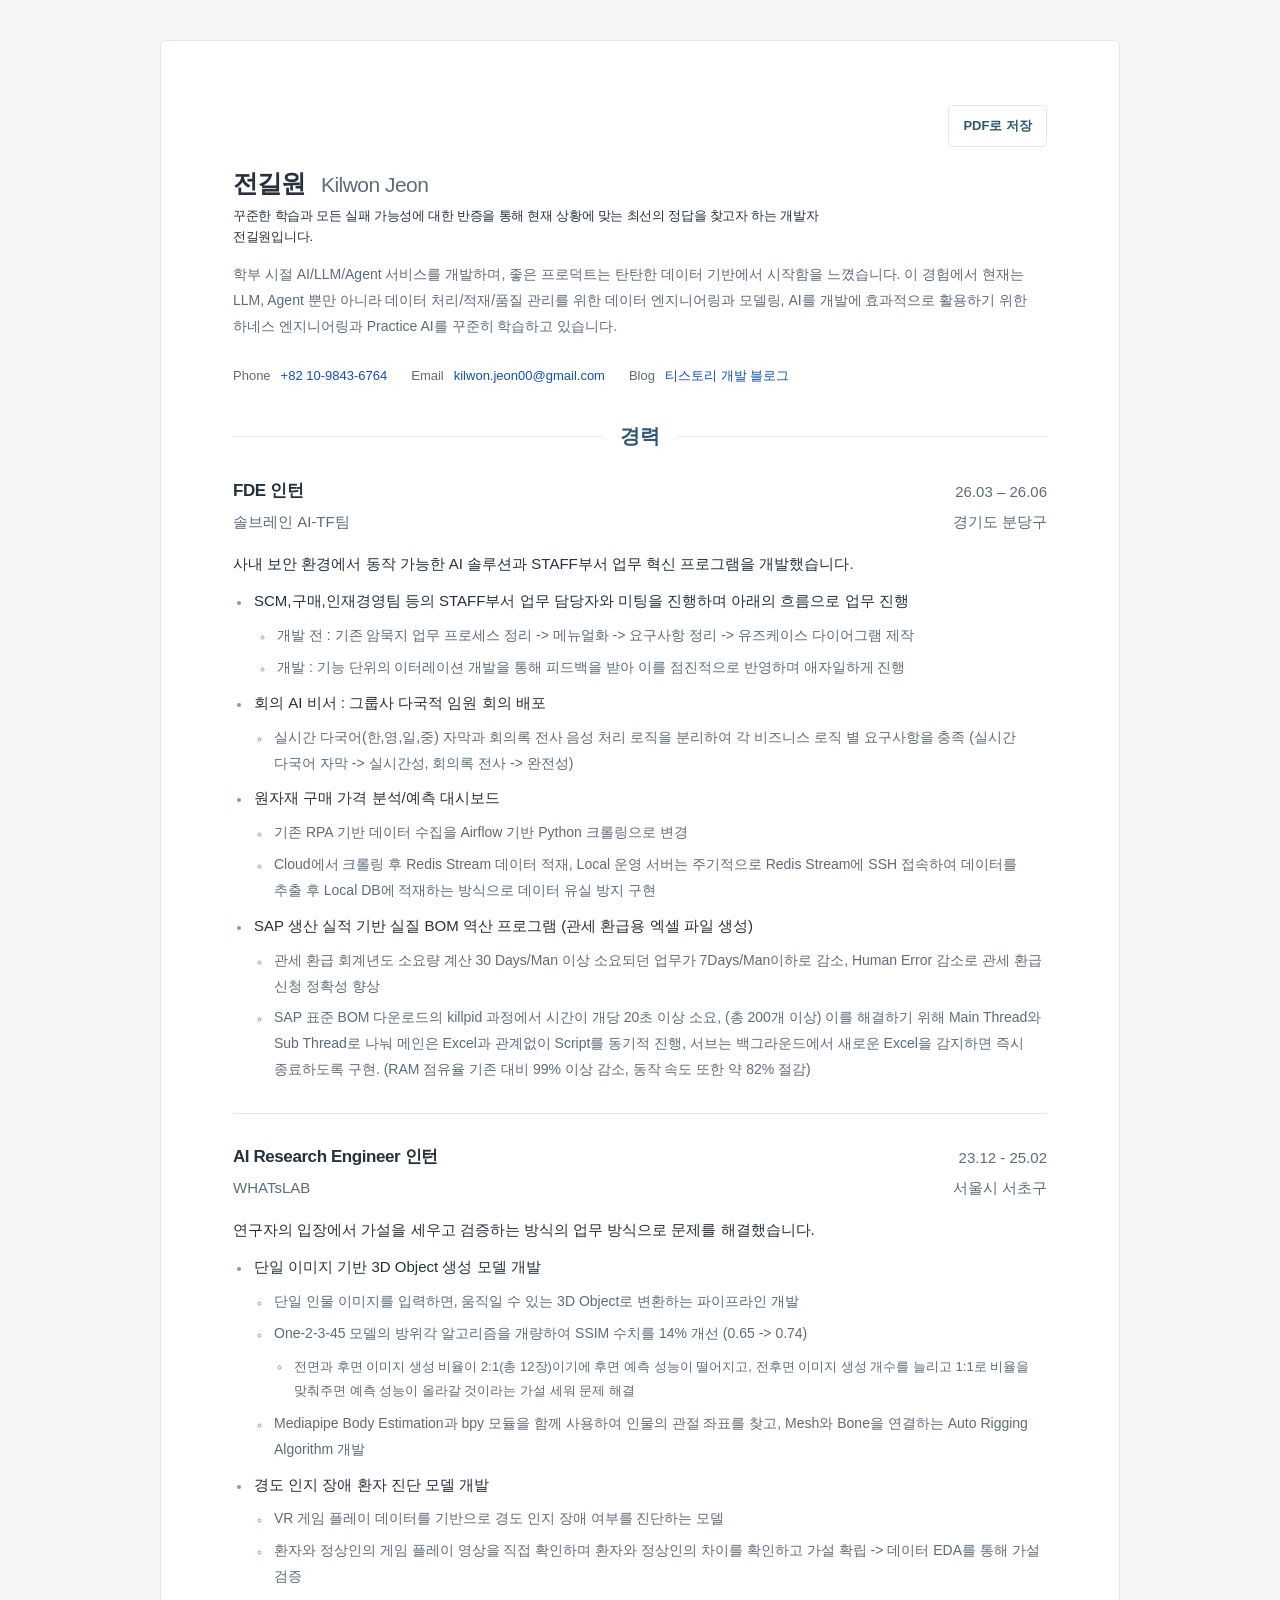
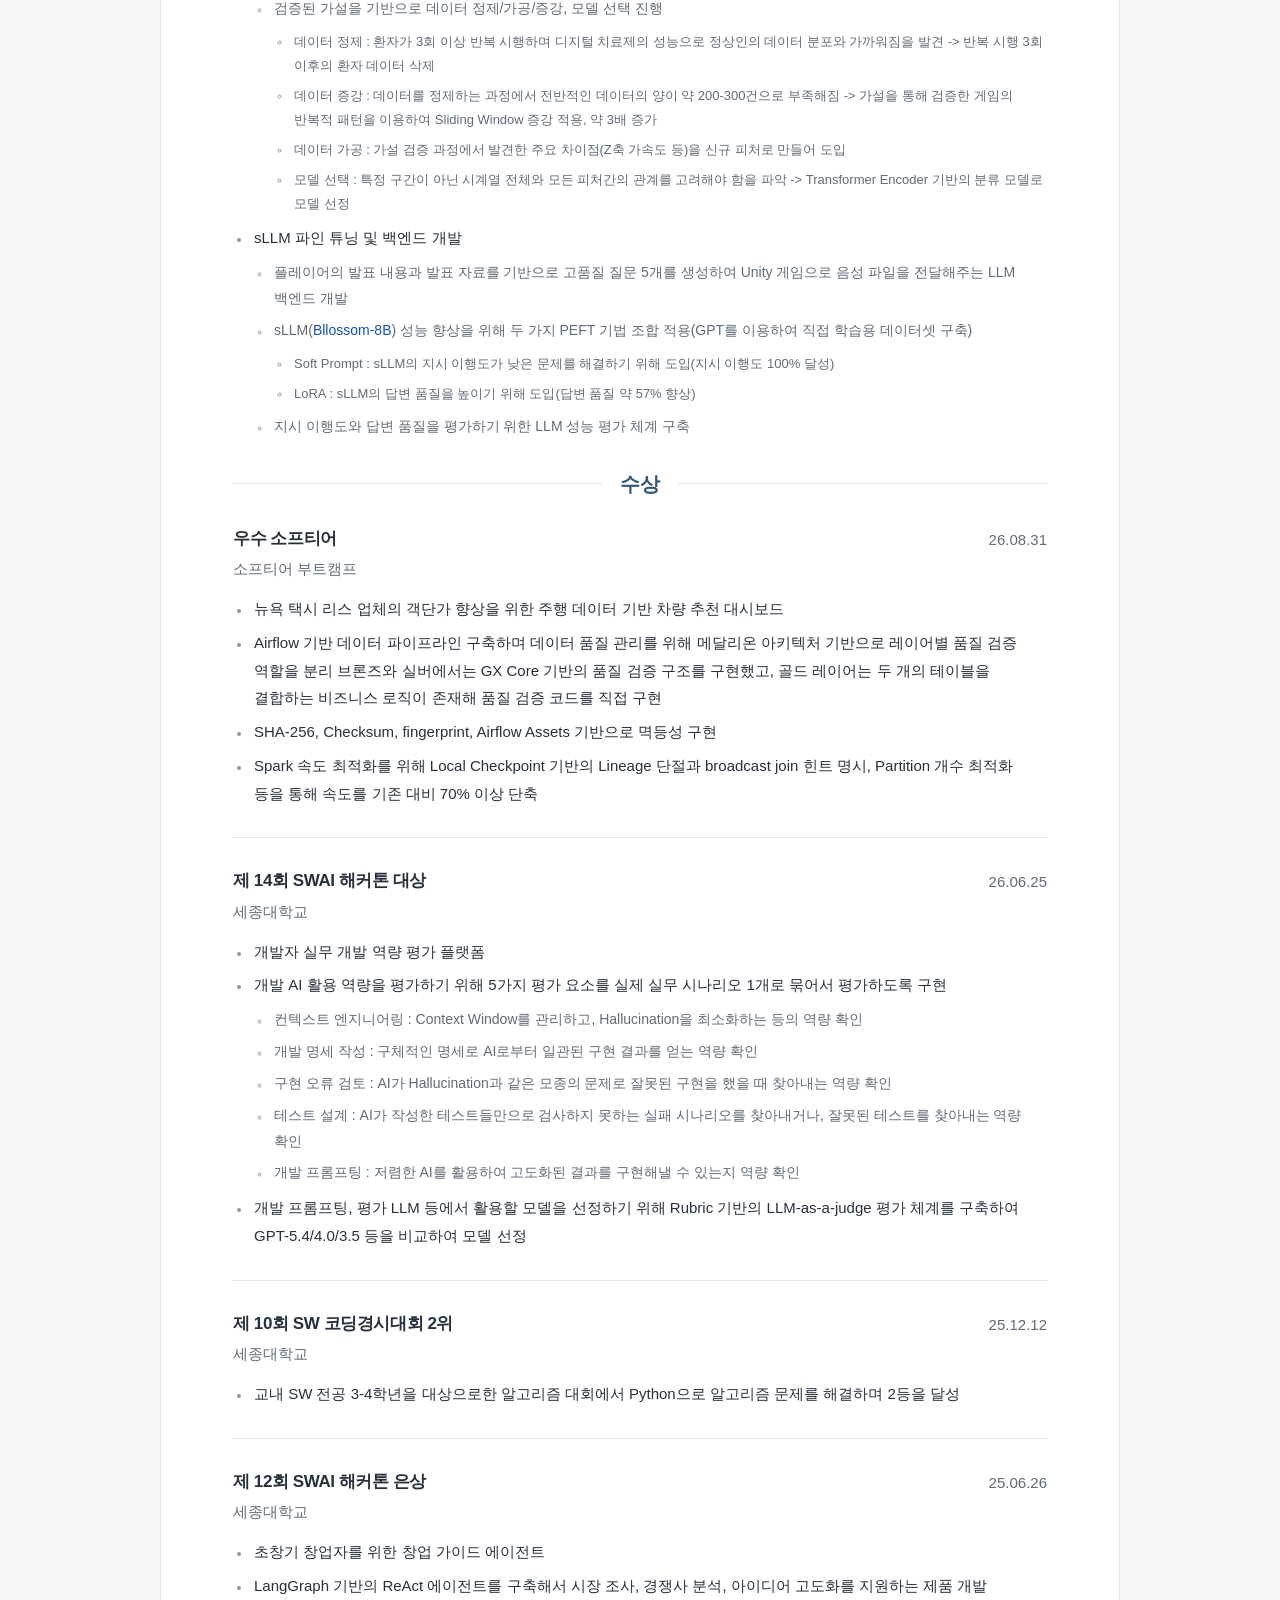
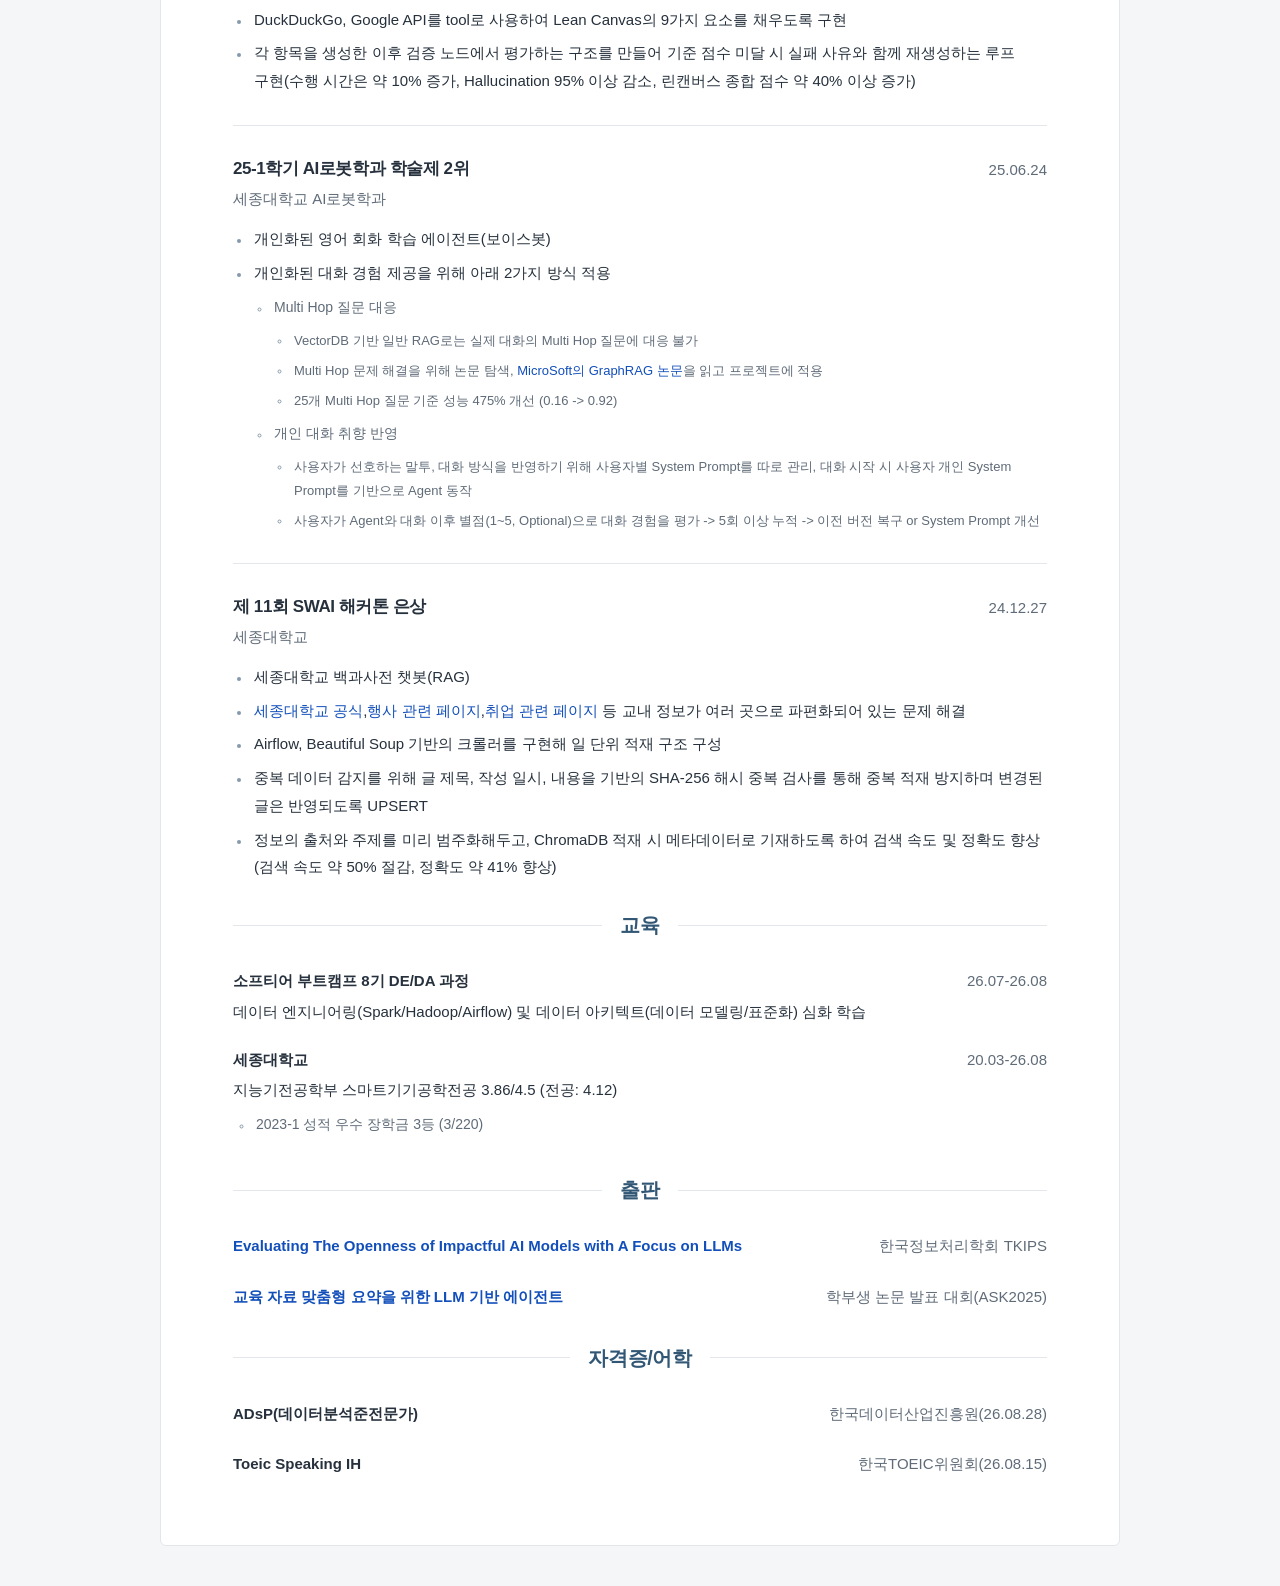
==== index.html @ 5fa26c13 "README: % 오타 수정" ====
<!DOCTYPE html>
<html lang="ko">
  <head>
    <meta charset="utf-8">
    <meta name="viewport" content="width=device-width, initial-scale=1">
    <title>Kilwon Jeon Resume</title>
    <meta name="description" content="한 줄 소개">
    <meta property="og:title" content="Kilwon Jeon Resume">
    <meta property="og:description" content="한 줄 소개">
    <meta property="og:type" content="website">
    <link rel="stylesheet" href="./style.css">
  </head>
  <body>
    <main>
      <div class="문서-도구">
        <button type="button" class="PDF-버튼" onclick="window.print()">PDF로 저장</button>
      </div>
      <header class="이력서-헤더">
        <div>
          <h1>전길원 <span lang="en">Kilwon Jeon</span></h1>
          <p class="소개-문구">
          꾸준한 학습과 모든 실패 가능성에 대한 반증을 통해 현재 상황에 맞는 최선의 정답을 찾고자 하는 개발자 전길원입니다.
          </p>
        </div>
        <p class="프로필-요약">
          학부 시절 AI/LLM/Agent 서비스를 개발하며, 좋은 프로덕트는 탄탄한 데이터 기반에서 시작함을 느꼈습니다. 이 경험에서 현재는 LLM, Agent 뿐만 아니라 데이터 처리/적재/품질 관리를 위한 데이터 엔지니어링과 모델링, AI를 개발에 효과적으로 활용하기 위한 하네스 엔지니어링과 Practice AI를 꾸준히 학습하고 있습니다.
        </p>
        <address class="연락처">
          <span><span>Phone</span><a href="tel:+821098436764">+82 10-9843-6764</a></span><span><span>Email</span><a href="mailto:kilwon.jeon00@gmail.com">kilwon.jeon00@gmail.com</a></span><span><span>Blog</span><a href="https://kingrang-e.tistory.com/">티스토리 개발 블로그</a></span>
        </address>
      </header>

      <section>
        <h2>경력</h2>
        <article class="항목">
          <header class="항목-헤더">
            <div class="항목-표제">
              <h3>FDE 인턴</h3>
              <p class="소속">솔브레인 AI-TF팀</p>
            </div>
            <p class="항목-메타정보">
              <span class="기간">26.03 – 26.06</span><span class="위치">경기도 분당구</span>
            </p>
          </header>
          <p>
            <em>사내 보안 환경에서 동작 가능한 AI 솔루션과 STAFF부서 업무 혁신 프로그램을 개발했습니다.</em>
          </p>
          <ul>
            <li>SCM,구매,인재경영팀 등의 STAFF부서 업무 담당자와 미팅을 진행하며 아래의 흐름으로 업무 진행
                <ul>
                    <li>개발 전 : 기존 암묵지 업무 프로세스 정리 -> 메뉴얼화 -> 요구사항 정리 -> 유즈케이스 다이어그램 제작</li>
                    <li>개발 : 기능 단위의 이터레이션 개발을 통해 피드백을 받아 이를 점진적으로 반영하며 애자일하게 진행</li>
                </ul>
            </li>
            <li>회의 AI 비서 : 그룹사 다국적 임원 회의 배포</li>
            <ul>
              <li>실시간 다국어(한,영,일,중) 자막과 회의록 전사 음성 처리 로직을 분리하여 각 비즈니스 로직 별 요구사항을 충족 (실시간 다국어 자막 -> 실시간성, 회의록 전사 -> 완전성)</li>
            </ul>
            <li>원자재 구매 가격 분석/예측 대시보드</li>
            <ul>
              <li>기존 RPA 기반 데이터 수집을 Airflow 기반 Python 크롤링으로 변경</li>
              <li>Cloud에서 크롤링 후 Redis Stream 데이터 적재, Local 운영 서버는 주기적으로 Redis Stream에 SSH 접속하여 데이터를 추출 후 Local DB에 적재하는 방식으로 데이터 유실 방지 구현</li>
            </ul>
            <li>SAP 생산 실적 기반 실질 BOM 역산 프로그램 (관세 환급용 엑셀 파일 생성)</li>
            <ul>
              <li>관세 환급 회계년도 소요량 계산 30 Days/Man 이상 소요되던 업무가 7Days/Man이하로 감소, Human Error 감소로 관세 환급 신청 정확성 향상</li>
              <li>SAP 표준 BOM 다운로드의 killpid 과정에서 시간이 개당 20초 이상 소요, (총 200개 이상) 이를 해결하기 위해 Main Thread와 Sub Thread로 나눠 메인은 Excel과 관계없이 Script를 동기적 진행, 서브는 백그라운드에서 새로운 Excel을 감지하면 즉시 종료하도록 구현. (RAM 점유율 기존 대비 99% 이상 감소, 동작 속도 또한 약 82% 절감)</li>
            </ul>
          </ul>
        </article>
        <article class="항목">
          <header class="항목-헤더">
            <div class="항목-표제">
              <h3>AI Research Engineer 인턴</h3>
              <p class="소속">WHATsLAB</p>
            </div>
            <p class="항목-메타정보">
              <span class="기간">23.12 - 25.02</span><span class="위치">서울시 서초구</span>
            </p>
          </header>
          <p>
            <em>연구자의 입장에서 가설을 세우고 검증하는 방식의 업무 방식으로 문제를 해결했습니다.</em>
          </p>
          <ul>
            <li>단일 이미지 기반 3D Object 생성 모델 개발</li>
            <ul>
              <li>단일 인물 이미지를 입력하면, 움직일 수 있는 3D Object로 변환하는 파이프라인 개발</li>
              <li>One-2-3-45 모델의 방위각 알고리즘을 개량하여 SSIM 수치를 14% 개선 (0.65 -> 0.74)</li>
              <ul>
                <li>전면과 후면 이미지 생성 비율이 2:1(총 12장)이기에 후면 예측 성능이 떨어지고, 전후면 이미지 생성 개수를 늘리고 1:1로 비율을 맞춰주면 예측 성능이 올라갈 것이라는 가설 세워 문제 해결</li>
              </ul>
              <li>Mediapipe Body Estimation과 bpy 모듈을 함께 사용하여 인물의 관절 좌표를 찾고, Mesh와 Bone을 연결하는 Auto Rigging Algorithm 개발</li>
            </ul>
            <li>경도 인지 장애 환자 진단 모델 개발</li>
            <ul>
              <li>VR 게임 플레이 데이터를 기반으로 경도 인지 장애 여부를 진단하는 모델</li>
              <li>환자와 정상인의 게임 플레이 영상을 직접 확인하며 환자와 정상인의 차이를 확인하고 가설 확립 -> 데이터 EDA를 통해 가설 검증</li>
              <li>검증된 가설을 기반으로 데이터 정제/가공/증강, 모델 선택 진행</li>
              <ul>
                <li>데이터 정제 : 환자가 3회 이상 반복 시행하며 디지털 치료제의 성능으로 정상인의 데이터 분포와 가까워짐을 발견 -> 반복 시행 3회 이후의 환자 데이터 삭제</li>
                <li>데이터 증강 : 데이터를 정제하는 과정에서 전반적인 데이터의 양이 약 200-300건으로 부족해짐 -> 가설을 통해 검증한 게임의 반복적 패턴을 이용하여 Sliding Window 증강 적용, 약 3배 증가</li>
                <li>데이터 가공 : 가설 검증 과정에서 발견한 주요 차이점(Z축 가속도 등)을 신규 피처로 만들어 도입</li>
                <li>모델 선택 : 특정 구간이 아닌 시계열 전체와 모든 피처간의 관계를 고려해야 함을 파악 -> Transformer Encoder 기반의 분류 모델로 모델 선정</li>
              </ul>
            </ul>
            <li>sLLM 파인 튜닝 및 백엔드 개발</li>
            <ul>
              <li>플레이어의 발표 내용과 발표 자료를 기반으로 고품질 질문 5개를 생성하여 Unity 게임으로 음성 파일을 전달해주는 LLM 백엔드 개발</li>
              <li>sLLM(<a href="https://huggingface.co/MLP-KTLim/llama-3-Korean-Bllossom-8B">Bllossom-8B</a>) 성능 향상을 위해 두 가지 PEFT 기법 조합 적용(GPT를 이용하여 직접 학습용 데이터셋 구축)</li>
              <ul>
                <li>Soft Prompt : sLLM의 지시 이행도가 낮은 문제를 해결하기 위해 도입(지시 이행도 100% 달성)</li>
                <li>LoRA : sLLM의 답변 품질을 높이기 위해 도입(답변 품질 약 57% 향상)</li>
              </ul>
              <li>지시 이행도와 답변 품질을 평가하기 위한 LLM 성능 평가 체계 구축</li>
            </ul>
          </ul>
        </article>
      </section>

      <section>
        <h2>수상</h2>
        <article class="항목">
          <header class="항목-헤더">
            <div class="항목-표제">
              <h3>우수 소프티어</h3>
              <p class="소속">소프티어 부트캠프</p>
            </div>
            <p class="항목-메타정보">
              <time datetime="2026-08-31">26.08.31</time>
            </p>
          </header>
          <ul>
            <li>뉴욕 택시 리스 업체의 객단가 향상을 위한 주행 데이터 기반 차량 추천 대시보드</li>
            <li>Airflow 기반 데이터 파이프라인 구축하며 데이터 품질 관리를 위해 메달리온 아키텍처 기반으로 레이어별 품질 검증 역할을 분리 브론즈와 실버에서는 GX Core 기반의 품질 검증 구조를 구현했고, 골드 레이어는 두 개의 테이블을 결합하는 비즈니스 로직이 존재해 품질 검증 코드를 직접 구현</li>
            <li>SHA-256, Checksum, fingerprint, Airflow Assets 기반으로 멱등성 구현</li>
            <li>Spark 속도 최적화를 위해 Local Checkpoint 기반의 Lineage 단절과 broadcast join 힌트 명시, Partition 개수 최적화 등을 통해 속도를 기존 대비 70% 이상 단축</li>
          </ul>
        </article>
        <article class="항목">
          <header class="항목-헤더">
            <div class="항목-표제">
              <h3>제 14회 SWAI 해커톤 대상</h3>
              <p class="소속">세종대학교</p>
            </div>
            <p class="항목-메타정보">
              <time datetime="2026-06-25">26.06.25</time>
            </p>
          </header>
          <ul>
            <li>개발자 실무 개발 역량 평가 플랫폼</li>
            <li>개발 AI 활용 역량을 평가하기 위해 5가지 평가 요소를 실제 실무 시나리오 1개로 묶어서 평가하도록 구현</li>
                <ul>
                    <li>컨텍스트 엔지니어링 : Context Window를 관리하고, Hallucination을 최소화하는 등의 역량 확인</li>
                    <li>개발 명세 작성 : 구체적인 명세로 AI로부터 일관된 구현 결과를 얻는 역량 확인</li>
                    <li>구현 오류 검토 : AI가 Hallucination과 같은 모종의 문제로 잘못된 구현을 했을 때 찾아내는 역량 확인</li>
                    <li>테스트 설계 : AI가 작성한 테스트들만으로 검사하지 못하는 실패 시나리오를 찾아내거나, 잘못된 테스트를 찾아내는 역량 확인</li>
                    <li>개발 프롬프팅 : 저렴한 AI를 활용하여 고도화된 결과를 구현해낼 수 있는지 역량 확인</li>
                </ul>
            <li>개발 프롬프팅, 평가 LLM 등에서 활용할 모델을 선정하기 위해 Rubric 기반의 LLM-as-a-judge 평가 체계를 구축하여 GPT-5.4/4.0/3.5 등을 비교하여 모델 선정</li>
          </ul>
        </article>
        <article class="항목">
          <header class="항목-헤더">
            <div class="항목-표제">
              <h3>제 10회 SW 코딩경시대회 2위</h3>
              <p class="소속">세종대학교</p>
            </div>
            <p class="항목-메타정보">
              <time datetime="2025-12-12">25.12.12</time>
            </p>
          </header>
          <ul>
            <li>교내 SW 전공 3-4학년을 대상으로한 알고리즘 대회에서 Python으로 알고리즘 문제를 해결하며 2등을 달성</li>
          </ul>
        </article>
        <article class="항목">
          <header class="항목-헤더">
            <div class="항목-표제">
              <h3>제 12회 SWAI 해커톤 은상</h3>
              <p class="소속">세종대학교</p>
            </div>
            <p class="항목-메타정보">
              <time datetime="2025-06-26">25.06.26</time>
            </p>
          </header>
          <ul>
            <li>초창기 창업자를 위한 창업 가이드 에이전트</li>
            <li>LangGraph 기반의 ReAct 에이전트를 구축해서 시장 조사, 경쟁사 분석, 아이디어 고도화를 지원하는 제품 개발</li>
            <li>DuckDuckGo, Google API를 tool로 사용하여 Lean Canvas의 9가지 요소를 채우도록 구현</li>
            <li>각 항목을 생성한 이후 검증 노드에서 평가하는 구조를 만들어 기준 점수 미달 시 실패 사유와 함께 재생성하는 루프 구현(수행 시간은 약 10% 증가, Hallucination 95% 이상 감소, 린캔버스 종합 점수 약 40% 이상 증가)</li>
          </ul>
        </article>
        <article class="항목">
          <header class="항목-헤더">
            <div class="항목-표제">
              <h3>25-1학기 AI로봇학과 학술제 2위</h3>
              <p class="소속">세종대학교 AI로봇학과</p>
            </div>
            <p class="항목-메타정보">
              <time datetime="2025-06-24">25.06.24</time>
            </p>
          </header>
          <ul>
            <li>개인화된 영어 회화 학습 에이전트(보이스봇)</li>
            <li>개인화된 대화 경험 제공을 위해 아래 2가지 방식 적용</li>
            <ul>
              <li>Multi Hop 질문 대응</li>
              <ul>
                <li>VectorDB 기반 일반 RAG로는 실제 대화의 Multi Hop 질문에 대응 불가</li>
                <li>Multi Hop 문제 해결을 위해 논문 탐색, <a href="https://kingrang-e.tistory.com/38">MicroSoft의 GraphRAG 논문</a>을 읽고 프로젝트에 적용</li>
                <li>25개 Multi Hop 질문 기준 성능 475% 개선 (0.16 -> 0.92)</li>
              </ul>
              <li>개인 대화 취향 반영</li>
              <ul>
                <li>사용자가 선호하는 말투, 대화 방식을 반영하기 위해 사용자별 System Prompt를 따로 관리, 대화 시작 시 사용자 개인 System Prompt를 기반으로 Agent 동작</li>
                <li>사용자가 Agent와 대화 이후 별점(1~5, Optional)으로 대화 경험을 평가 -> 5회 이상 누적 -> 이전 버전 복구 or System Prompt 개선</li>
              </ul>
            </ul>
          </ul>
        </article>
        <article class="항목">
          <header class="항목-헤더">
            <div class="항목-표제">
              <h3>제 11회 SWAI 해커톤 은상</h3>
              <p class="소속">세종대학교</p>
            </div>
            <p class="항목-메타정보">
              <time datetime="2024-12-27">24.12.27</time>
            </p>
          </header>
          <ul>
            <li>세종대학교 백과사전 챗봇(RAG)</li>
            <li><a href="https://www.sejong.ac.kr/kor/index.do">세종대학교 공식</a>,<a href="https://do.sejong.ac.kr/">행사 관련 페이지</a>,<a href="https://udream.sejong.ac.kr/">취업 관련 페이지</a> 등 교내 정보가 여러 곳으로 파편화되어 있는 문제 해결</li>
            <li>Airflow, Beautiful Soup 기반의 크롤러를 구현해 일 단위 적재 구조 구성</li>
            <li>중복 데이터 감지를 위해 글 제목, 작성 일시, 내용을 기반의 SHA-256 해시 중복 검사를 통해 중복 적재 방지하며 변경된 글은 반영되도록 UPSERT</li>
            <li>정보의 출처와 주제를 미리 범주화해두고, ChromaDB 적재 시 메타데이터로 기재하도록 하여 검색 속도 및 정확도 향상 (검색 속도 약 50% 절감, 정확도 약 41% 향상)</li>
          </ul>
        </article>
      </section>

      <section>
        <h2>교육</h2>
        <ul>
          <li>
            <div class="항목-행">
              <span><strong>소프티어 부트캠프 8기 DE/DA 과정</strong>데이터 엔지니어링(Spark/Hadoop/Airflow) 및 데이터 아키텍트(데이터 모델링/표준화) 심화 학습</span>
              <span class="항목-메타정보"><span class="기간">26.07-26.08</span></span>
            </div>
          </li>
          <li>
            <div class="항목-행">
              <span><strong>세종대학교</strong> 지능기전공학부 스마트기기공학전공
                3.86/4.5 (전공: 4.12)
                <!-- The English-facing resume intentionally omits the 2018 start
                     year and the COVID-era grading caveat: it emphasizes the
                     expected graduation date, and the local grading context is not
                     meaningful to its audience. --></span>
                     <ul>
                       <li>2023-1 성적 우수 장학금 3등 (3/220)</li>
                     </ul>
              <span class="항목-메타정보"><span class="기간">20.03-26.08</span></span>
            </div>
          </li>
        </ul>
      </section>
       <section>
        <h2>출판</h2>
        <ul>
          <li>
            <div class="항목-행">
              <span><strong><a href="https://koreascience.or.kr/article/JAKO202519950404862.page">Evaluating The Openness of Impactful AI Models with A Focus on LLMs</a></strong></span>
              <span class="항목-메타정보"><span class="기간">한국정보처리학회 TKIPS</span></span>
            </div>
          </li>
          <li>
            <div class="항목-행">
              <span><strong><a href="https://koreascience.kr/article/CFKO202520961205222.pub?&lang=ko&orgId=kips">교육 자료 맞춤형 요약을 위한 LLM 기반 에이전트</a></strong></span>
              <span class="항목-메타정보"><span class="기간">학부생 논문 발표 대회(ASK2025)</span></span>
            </div>
          </li>
        </ul>
      </section>
      <section>
        <h2>자격증/어학</h2>
        <ul>
          <li>
            <div class="항목-행">
              <span><strong>ADsP(데이터분석준전문가)</strong></span>
              <span class="항목-메타정보"><span class="기간">한국데이터산업진흥원(26.08.28)</span></span>
            </div>
          </li>
          <li>
            <div class="항목-행">
              <span><strong>Toeic Speaking IH</strong></span>
              <span class="항목-메타정보"><span class="기간">한국TOEIC위원회(26.08.15)</span></span>
            </div>
          </li>
        </ul>
      </section>
    </main>
</body>
</html>
---- style.css ----
:root {
  color-scheme: light;
  --ink: #26313d;
  --muted: #5f6b78;
  --accent: #315775;
  --line: #e3e7eb;
}

* {
  box-sizing: border-box;
}

body {
  margin: 0;
  background: #f5f6f8;
  color: var(--ink);
  font-family: -apple-system, BlinkMacSystemFont, "Segoe UI", "Noto Sans KR", sans-serif;
  font-size: 15px;
  line-height: 1.85;
  word-break: keep-all;
  -webkit-font-smoothing: antialiased;
  overflow-wrap: anywhere;
}

main {
  max-width: 960px;
  margin: 40px auto;
  padding: 64px 72px;
  background: #fff;
  border: 1px solid var(--line);
  border-radius: 6px;
}

h1, h2, h3, p, ul {
  margin: 0;
}

a {
  color: #124fba;
  text-decoration: none;
}

a:hover {
  color: #083580;
}

a:focus-visible,
.PDF-버튼:focus-visible {
  outline: 2px solid var(--accent);
  outline-offset: 4px;
  border-radius: 2px;
}

.문서-도구 {
  display: flex;
  justify-content: flex-end;
  margin-bottom: 20px;
}

.PDF-버튼 {
  padding: 8px 14px;
  border: 1px solid var(--line);
  border-radius: 5px;
  background: #fff;
  color: var(--accent);
  font: inherit;
  font-size: 13px;
  font-weight: 600;
  cursor: pointer;
}

.PDF-버튼:hover {
  border-color: var(--accent);
  background: #f5f6f8;
}

.이력서-헤더 {
  padding-bottom: 32px;
}

h1 {
  font-size: 25px;
  line-height: 1.3;
  letter-spacing: -0.04em;
}

h1 span {
  display: inline-block;
  margin-left: 10px;
  color: var(--muted);
  font-size: 21px;
  font-weight: 400;
  letter-spacing: -0.025em;
}

.소개-문구 {
  max-width: 80%;
  margin-top: 5px;
  font-size: 13px;
  font-weight: 300;
  line-height: 1.65;
  letter-spacing: -0.02em;
}

.프로필-요약 {
  max-width: 100%;
  margin-top: 15px;
  font-size: 14px;
  color: var(--muted);
}

.연락처 {
  display: flex;
  flex-wrap: wrap;
  gap: 10px 24px;
  margin-top: 24px;
  font-size: 13px;
  font-style: normal;
}

.연락처 > span {
  display: flex;
  flex-wrap: wrap;
  gap: 10px;
}

.연락처 > span > span {
  color: var(--muted);
}

section {
  padding-top: 0;
}

section + section {
  margin-top: 28px;
}

section:last-child {
  padding-bottom: 0;
}

h2 {
  display: flex;
  align-items: center;
  justify-content: center;
  gap: 18px;
  margin-bottom: 26px;
  color: var(--accent);
  font-size: 20px;
  font-weight: 700;
  line-height: 1.6;
  letter-spacing: -0.02em;
}

h2::before,
h2::after {
  content: "";
  flex: 1;
  height: 1px;
  background: var(--line);
}

.항목 + .항목 {
  margin-top: 30px;
  padding-top: 30px;
  border-top: 1px solid var(--line);
}

.항목-헤더 {
  display: flex;
  align-items: flex-start;
  justify-content: space-between;
  gap: 20px;
  margin-bottom: 12px;
}

.항목-표제 {
  min-width: 0;
}

h3 {
  font-size: 17px;
  font-weight: 700;
  line-height: 1.5;
  letter-spacing: -0.025em;
}

.소속 {
  margin-top: 4px;
  color: var(--muted);
  font-size: 15px;
  font-weight: 500;
}

.항목-메타정보 {
  flex-shrink: 0;
  color: var(--muted);
  font-size: 15px;
  font-variant-numeric: tabular-nums;
  text-align: right;
}

.항목-메타정보 > span {
  display: block;
}

.위치 {
  margin-top: 2px;
}

.항목 > p {
  margin-top: 14px;
}

em {
  font-style: normal;
  font-weight: 500;
}

ul {
  padding-left: 18px;
}

.항목 > ul {
  margin-top: 10px;
}

li {
  padding-left: 3px;
}

li + li {
  margin-top: 6px;
}

li::marker {
  color: #8799aa;
  font-size: 0.8em;
}

ul ul {
  margin-top: 8px;
  margin-bottom: 8px;
  padding-left: 20px;
  color: var(--muted);
  font-size: calc(1em - 1px);
  list-style-type: circle;
}

section > ul {
  padding: 0;
  list-style: none;
}

section > ul > li {
  padding: 0;
}

section > ul > li + li {
  margin-top: 20px;
}

.항목-행 {
  display: grid;
  grid-template-columns: minmax(0, 1fr) fit-content(32%);
  align-items: baseline;
  gap: 6px 24px;
}

.항목-행 > .항목-메타정보 {
  grid-column: 2;
  grid-row: 1;
}

.항목-행 > ul {
  grid-column: 1;
  margin-top: 2px;
  color: var(--muted);
  font-size: calc(1em - 1px);
}

.항목-행 strong {
  display: block;
  margin-bottom: 3px;
  font-weight: 600;
}

@media screen and (max-width: 760px) {
  main {
    margin: 0;
    padding: 36px 24px;
    border: 0;
    border-radius: 0;
  }

  section + section {
    margin-top: 24px;
  }

  h2 {
    margin-bottom: 22px;
  }

  .항목 + .항목 {
    margin-top: 26px;
    padding-top: 26px;
  }

  .연락처 {
    flex-direction: column;
    gap: 8px;
  }

  .연락처 > span > span {
    min-width: 40px;
  }

  .항목-헤더 {
    flex-direction: column;
    gap: 6px;
  }

  .항목-행 {
    grid-template-columns: minmax(0, 1fr);
    gap: 4px;
  }

  .항목-행 > .항목-메타정보 {
    grid-column: 1;
    grid-row: 2;
  }

  .항목-메타정보 {
    display: flex;
    flex-wrap: wrap;
    gap: 12px;
    text-align: left;
  }

  .위치 {
    margin: 0;
  }
}

@media print {
  .문서-도구 {
    display: none;
  }

  @page {
    size: A4;
    margin: 16mm;
  }

  body {
    background: #fff;
    -webkit-print-color-adjust: exact;
    print-color-adjust: exact;
  }

  main {
    max-width: none;
    margin: 0;
    padding: 0;
    border: 0;
    border-radius: 0;
  }

  h2, h3, .항목-헤더 {
    break-after: avoid;
  }

  .항목-행, li {
    break-inside: avoid;
  }
}
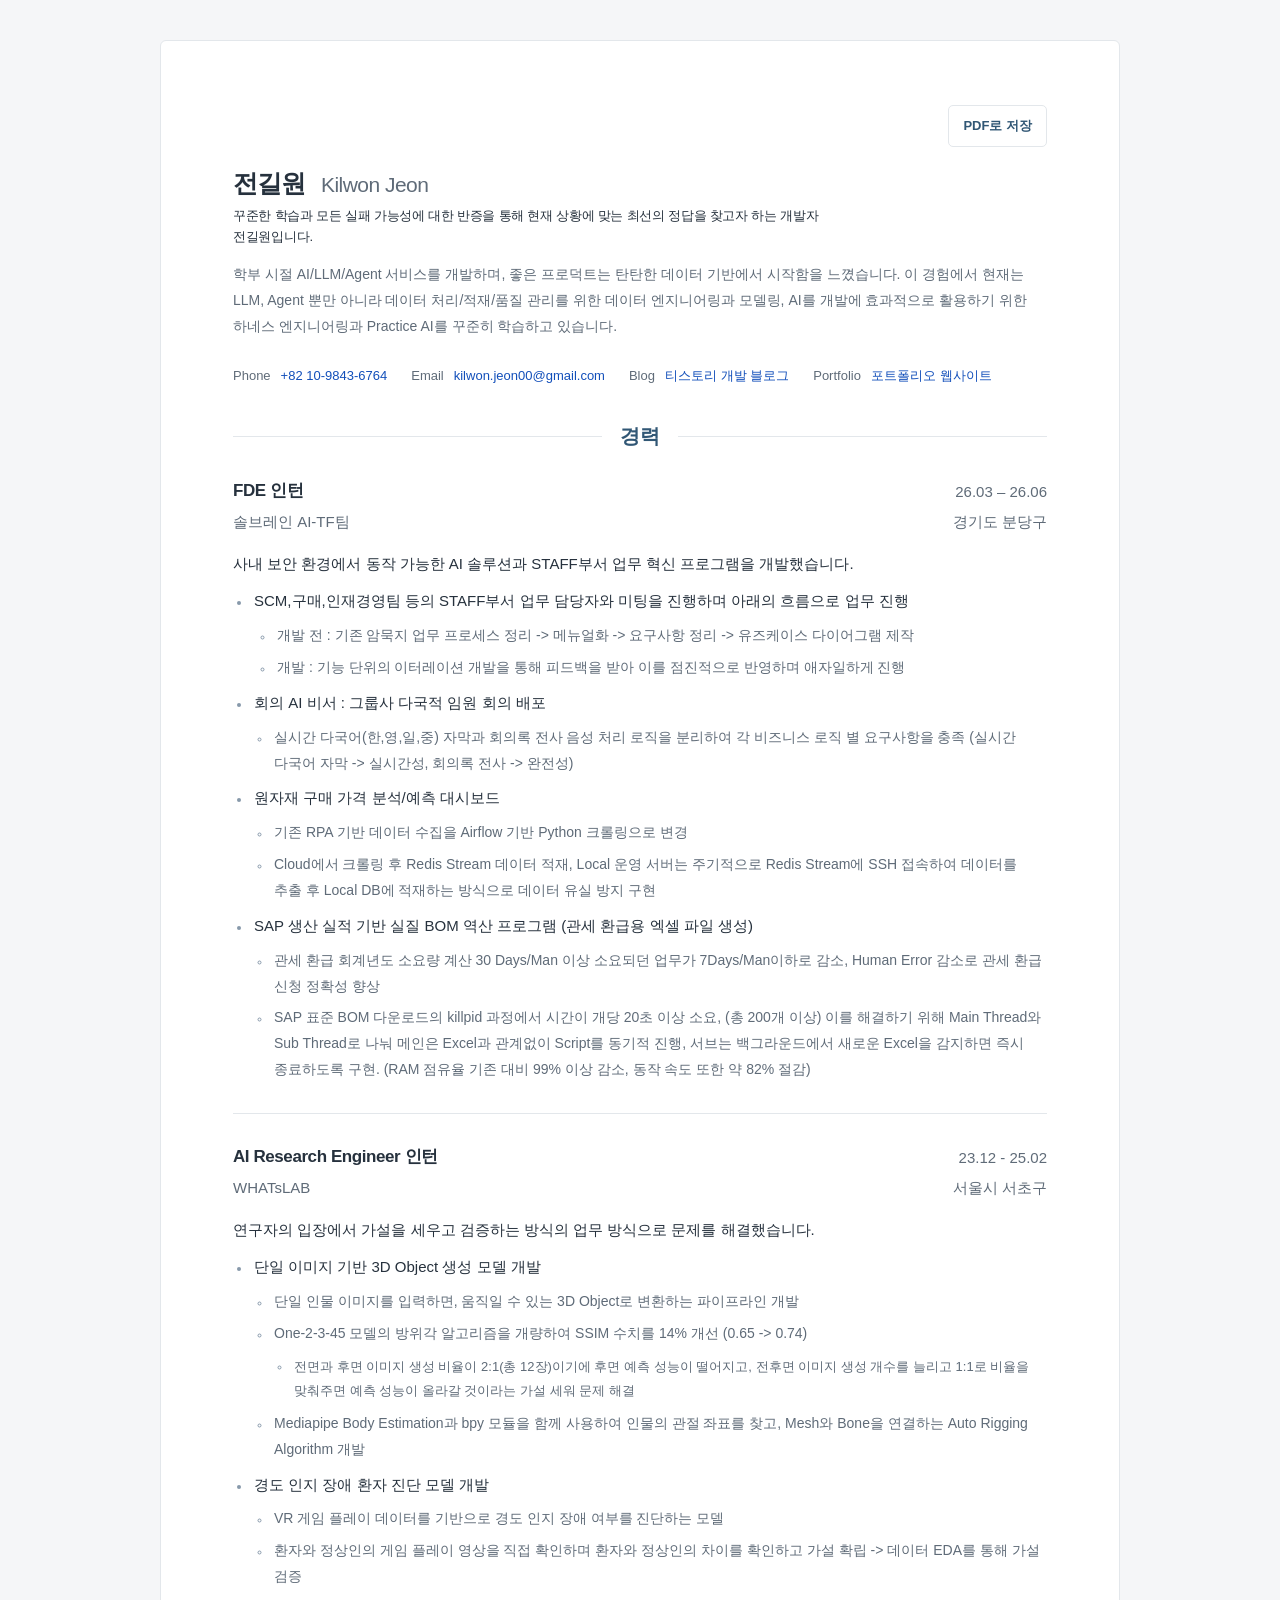
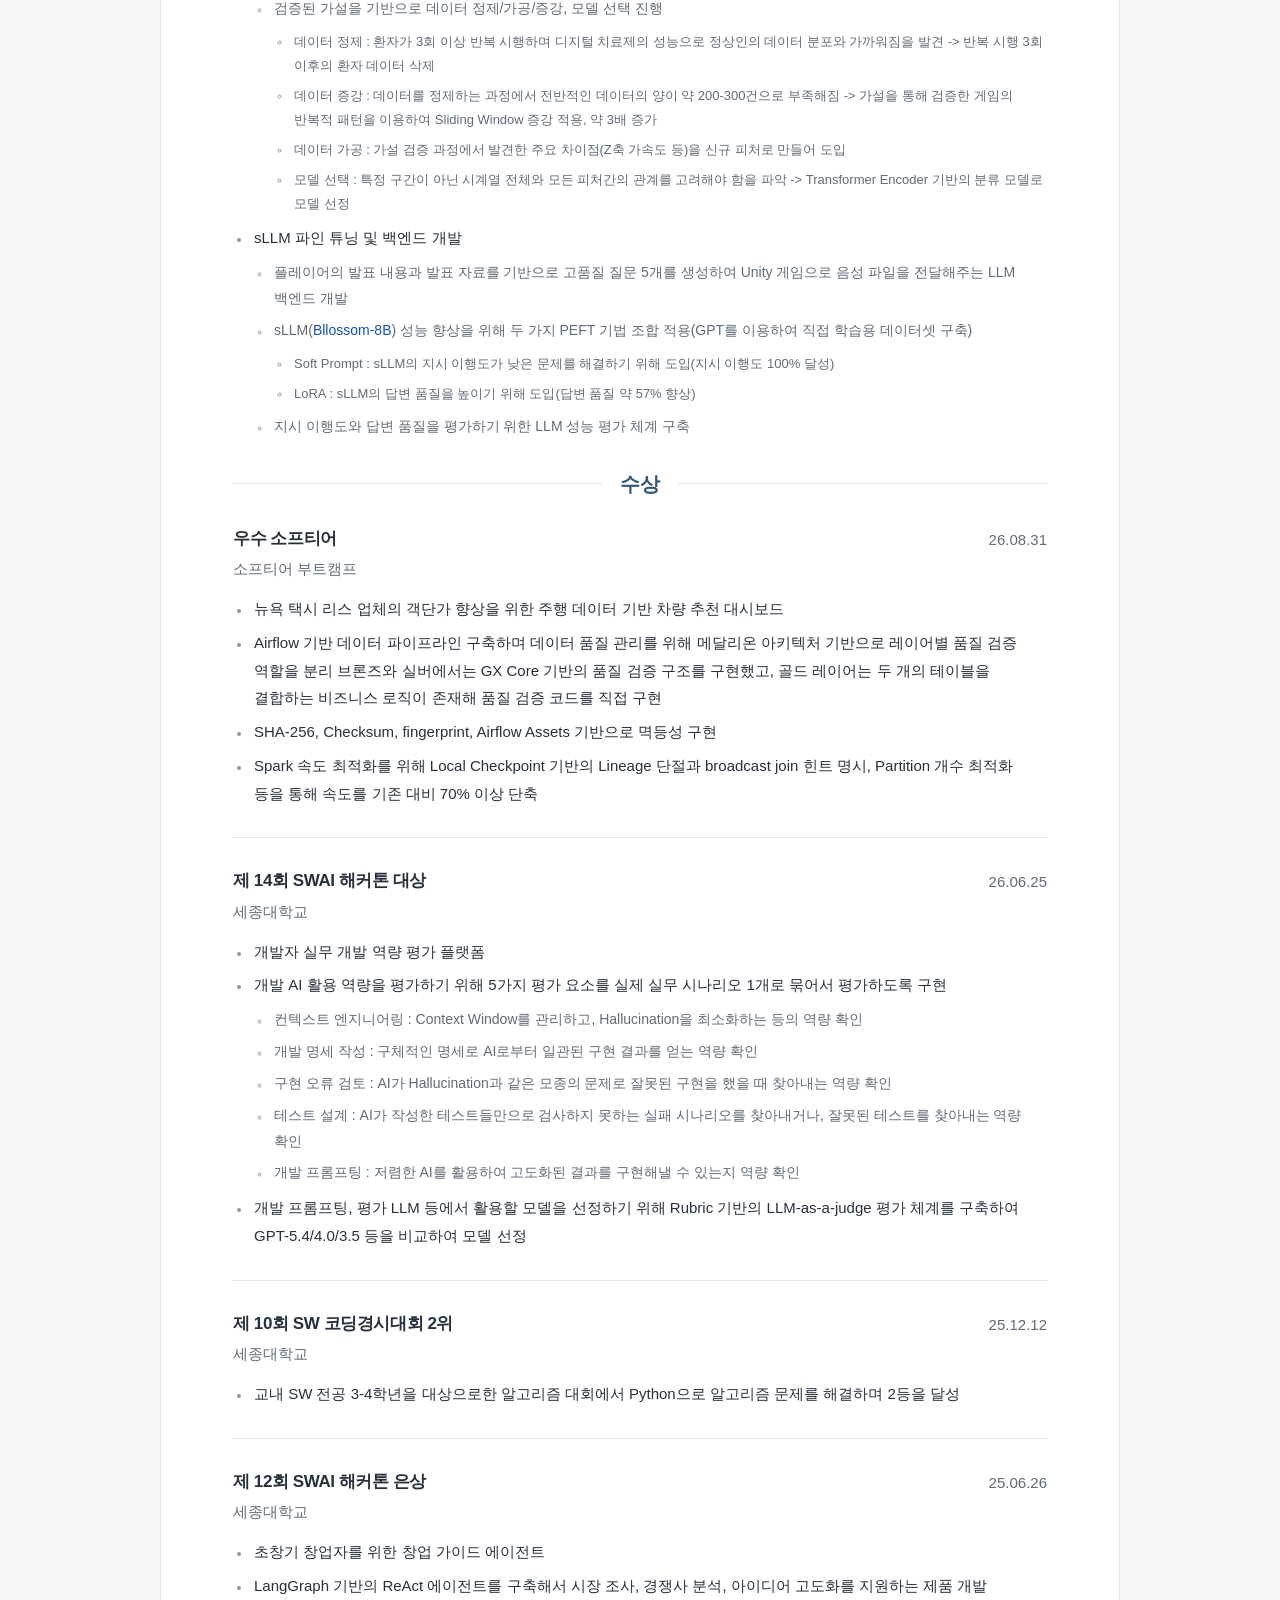
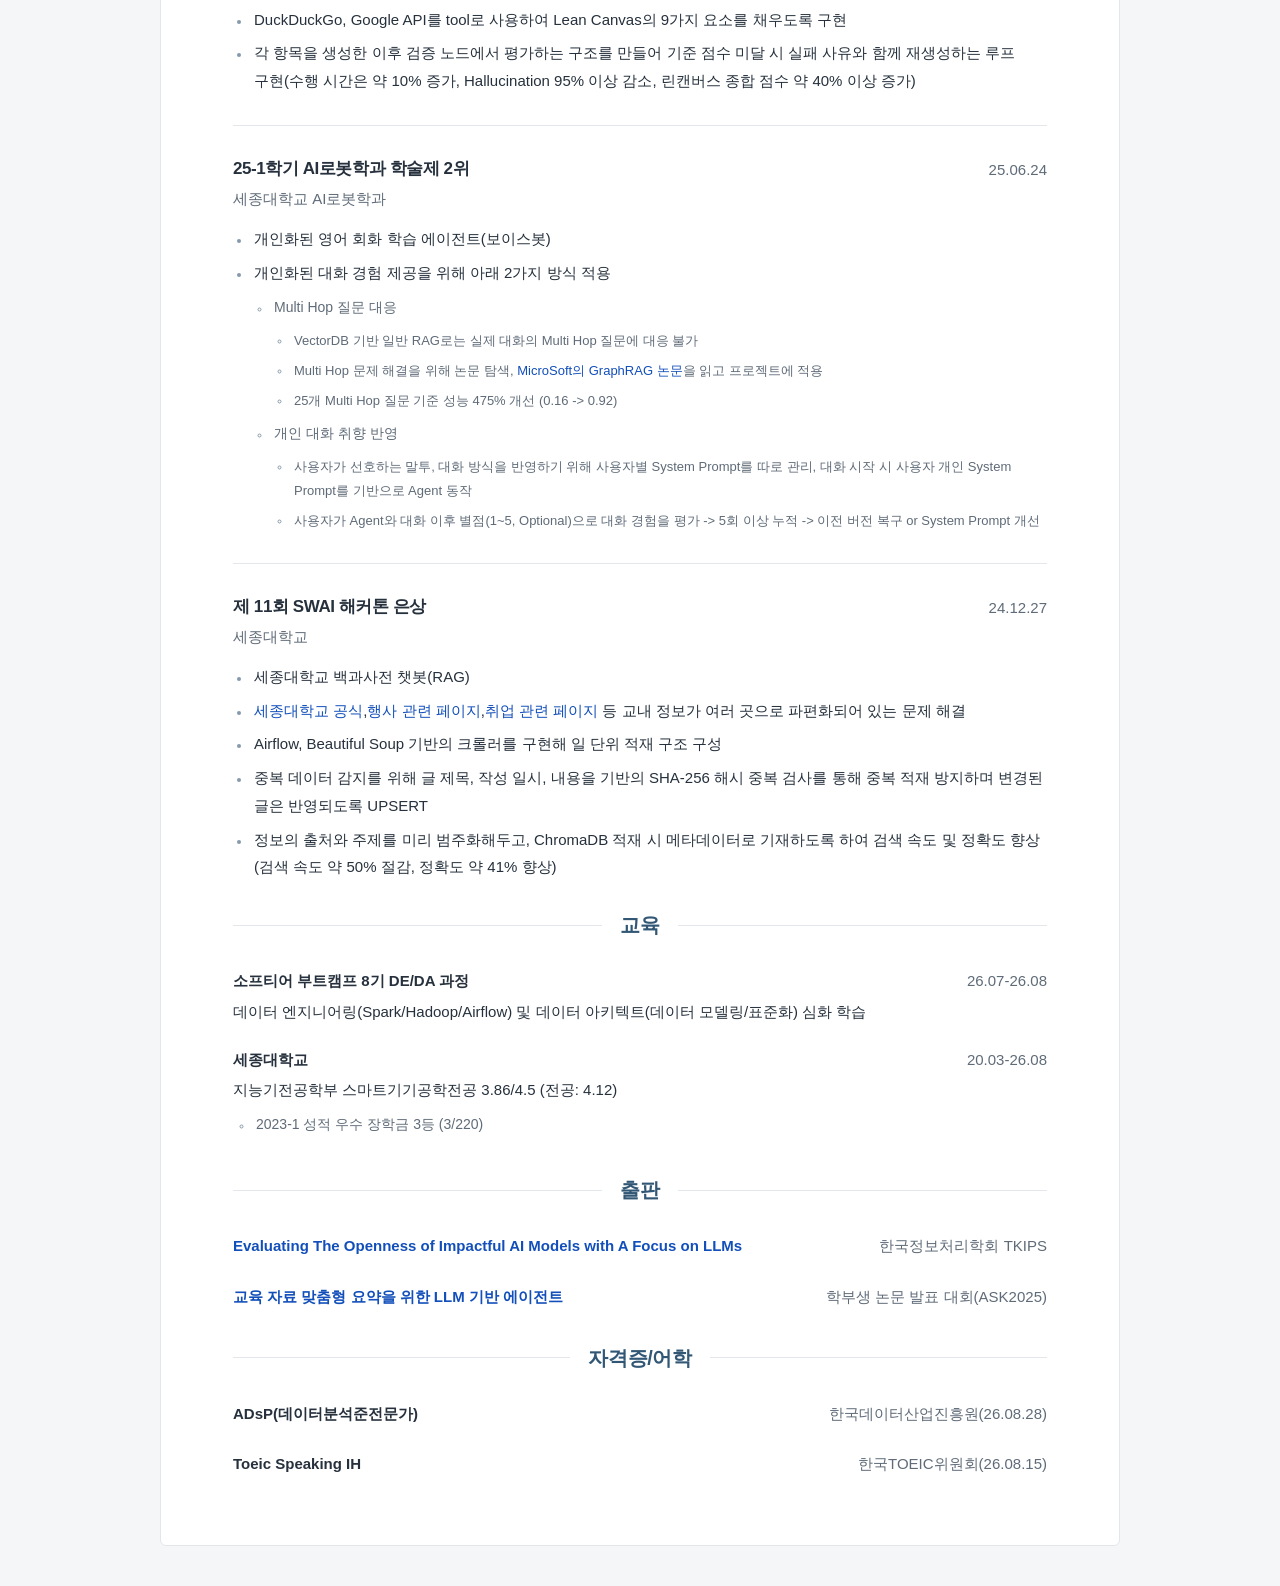
==== commit 145a1219: "feat(index): 포트폴리오 웹사이트 링크 추가" ====
--- a/index.html
+++ b/index.html
@@ -26,7 +26,7 @@
           학부 시절 AI/LLM/Agent 서비스를 개발하며, 좋은 프로덕트는 탄탄한 데이터 기반에서 시작함을 느꼈습니다. 이 경험에서 현재는 LLM, Agent 뿐만 아니라 데이터 처리/적재/품질 관리를 위한 데이터 엔지니어링과 모델링, AI를 개발에 효과적으로 활용하기 위한 하네스 엔지니어링과 Practice AI를 꾸준히 학습하고 있습니다.
         </p>
         <address class="연락처">
-          <span><span>Phone</span><a href="tel:+821098436764">+82 10-9843-6764</a></span><span><span>Email</span><a href="mailto:kilwon.jeon00@gmail.com">kilwon.jeon00@gmail.com</a></span><span><span>Blog</span><a href="https://kingrang-e.tistory.com/">티스토리 개발 블로그</a></span>
+          <span><span>Phone</span><a href="tel:+821098436764">+82 10-9843-6764</a></span><span><span>Email</span><a href="mailto:kilwon.jeon00@gmail.com">kilwon.jeon00@gmail.com</a></span><span><span>Blog</span><a href="https://kingrang-e.tistory.com/">티스토리 개발 블로그</a></span><span><span>Portfolio</span><a href="https://kingrange.github.io/portfolio/">포트폴리오 웹사이트</a></span>
         </address>
       </header>
 
--- a/style.css
+++ b/style.css
@@ -355,6 +355,7 @@
 
   body {
     background: #fff;
+    zoom: 0.85;
     -webkit-print-color-adjust: exact;
     print-color-adjust: exact;
   }
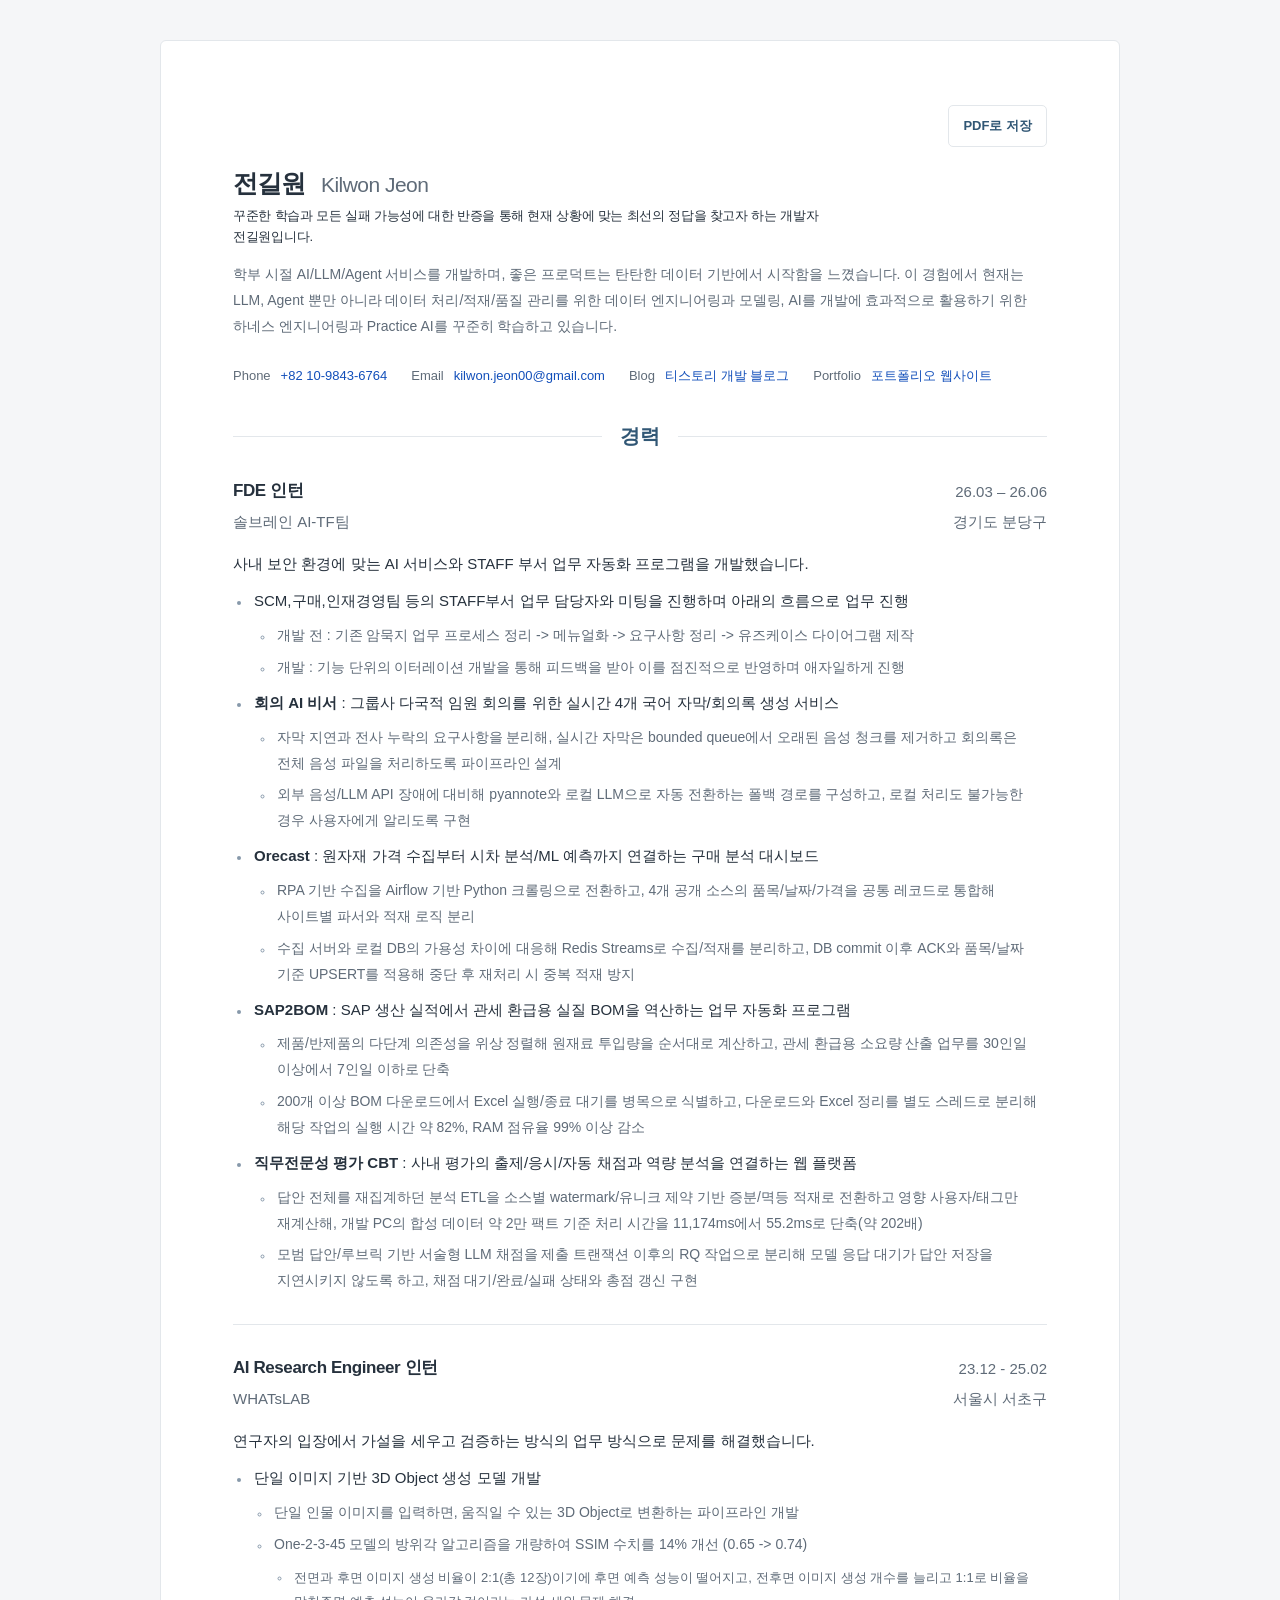
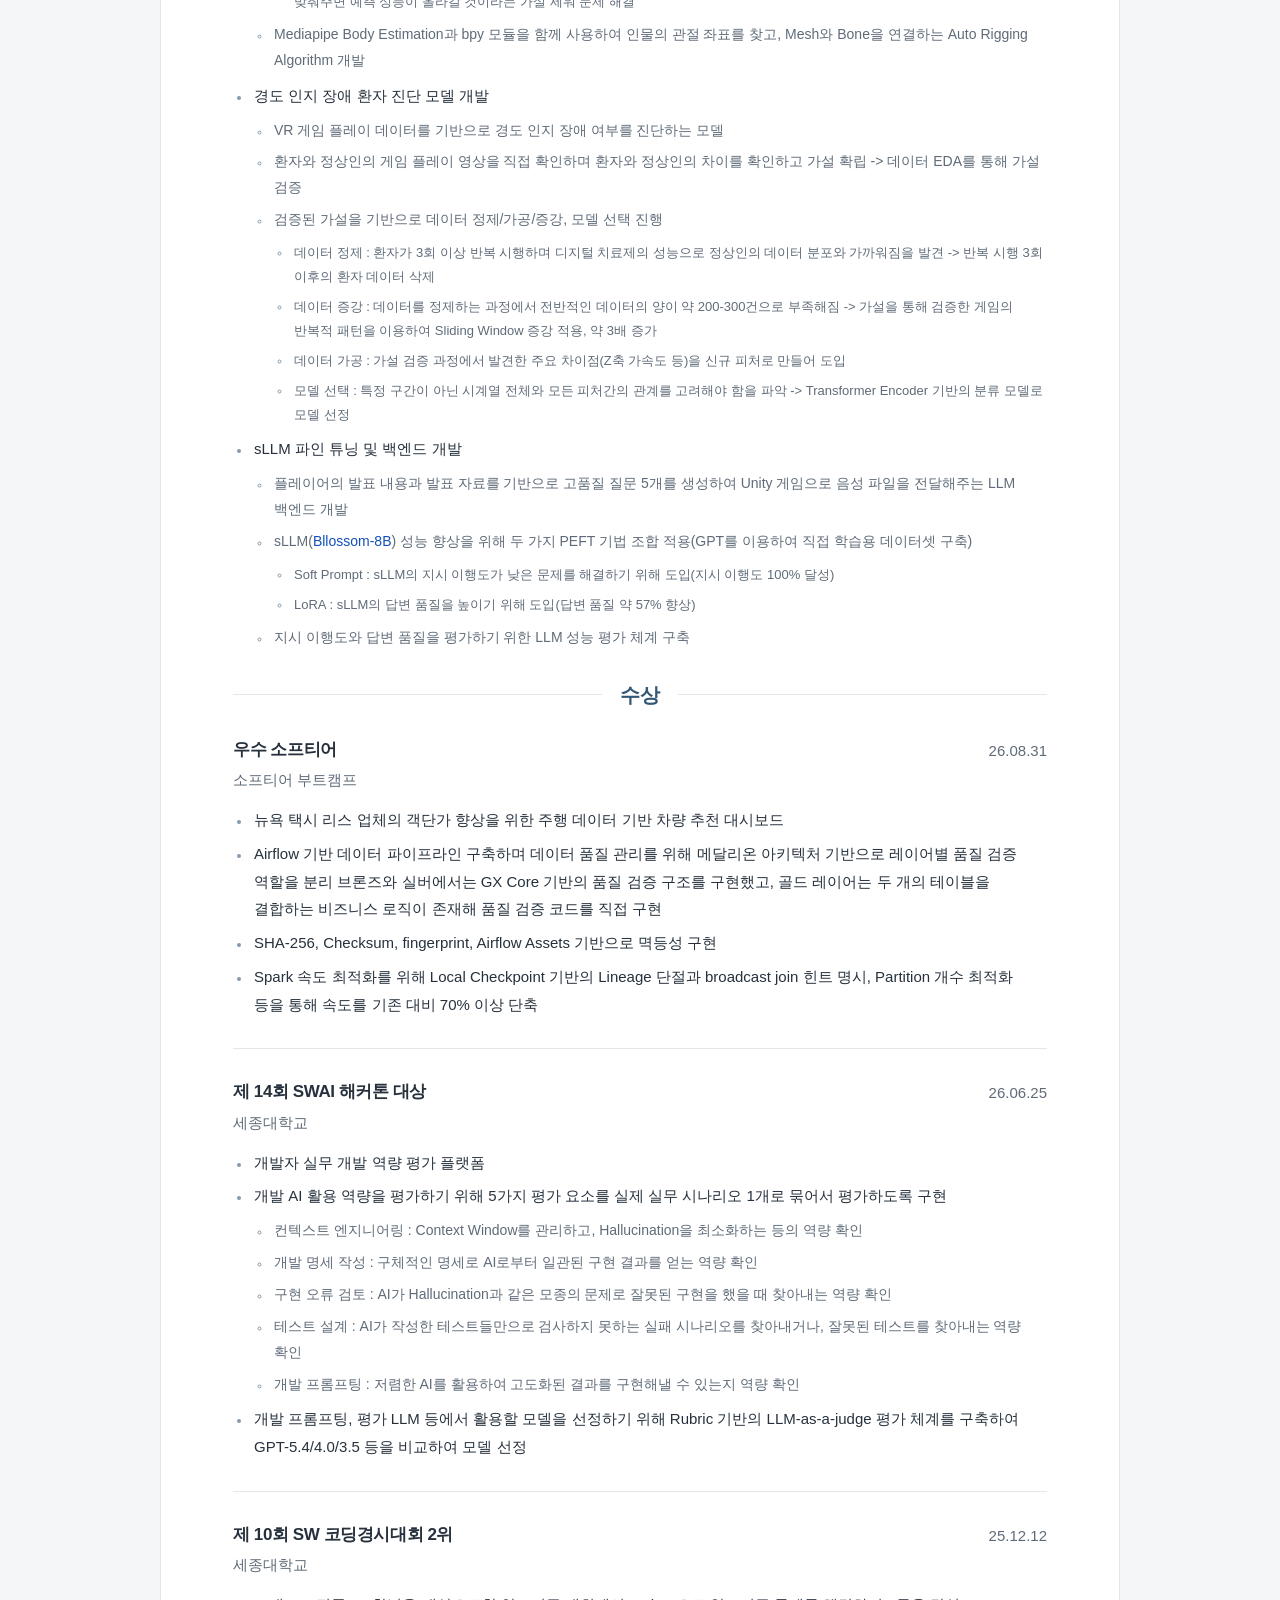
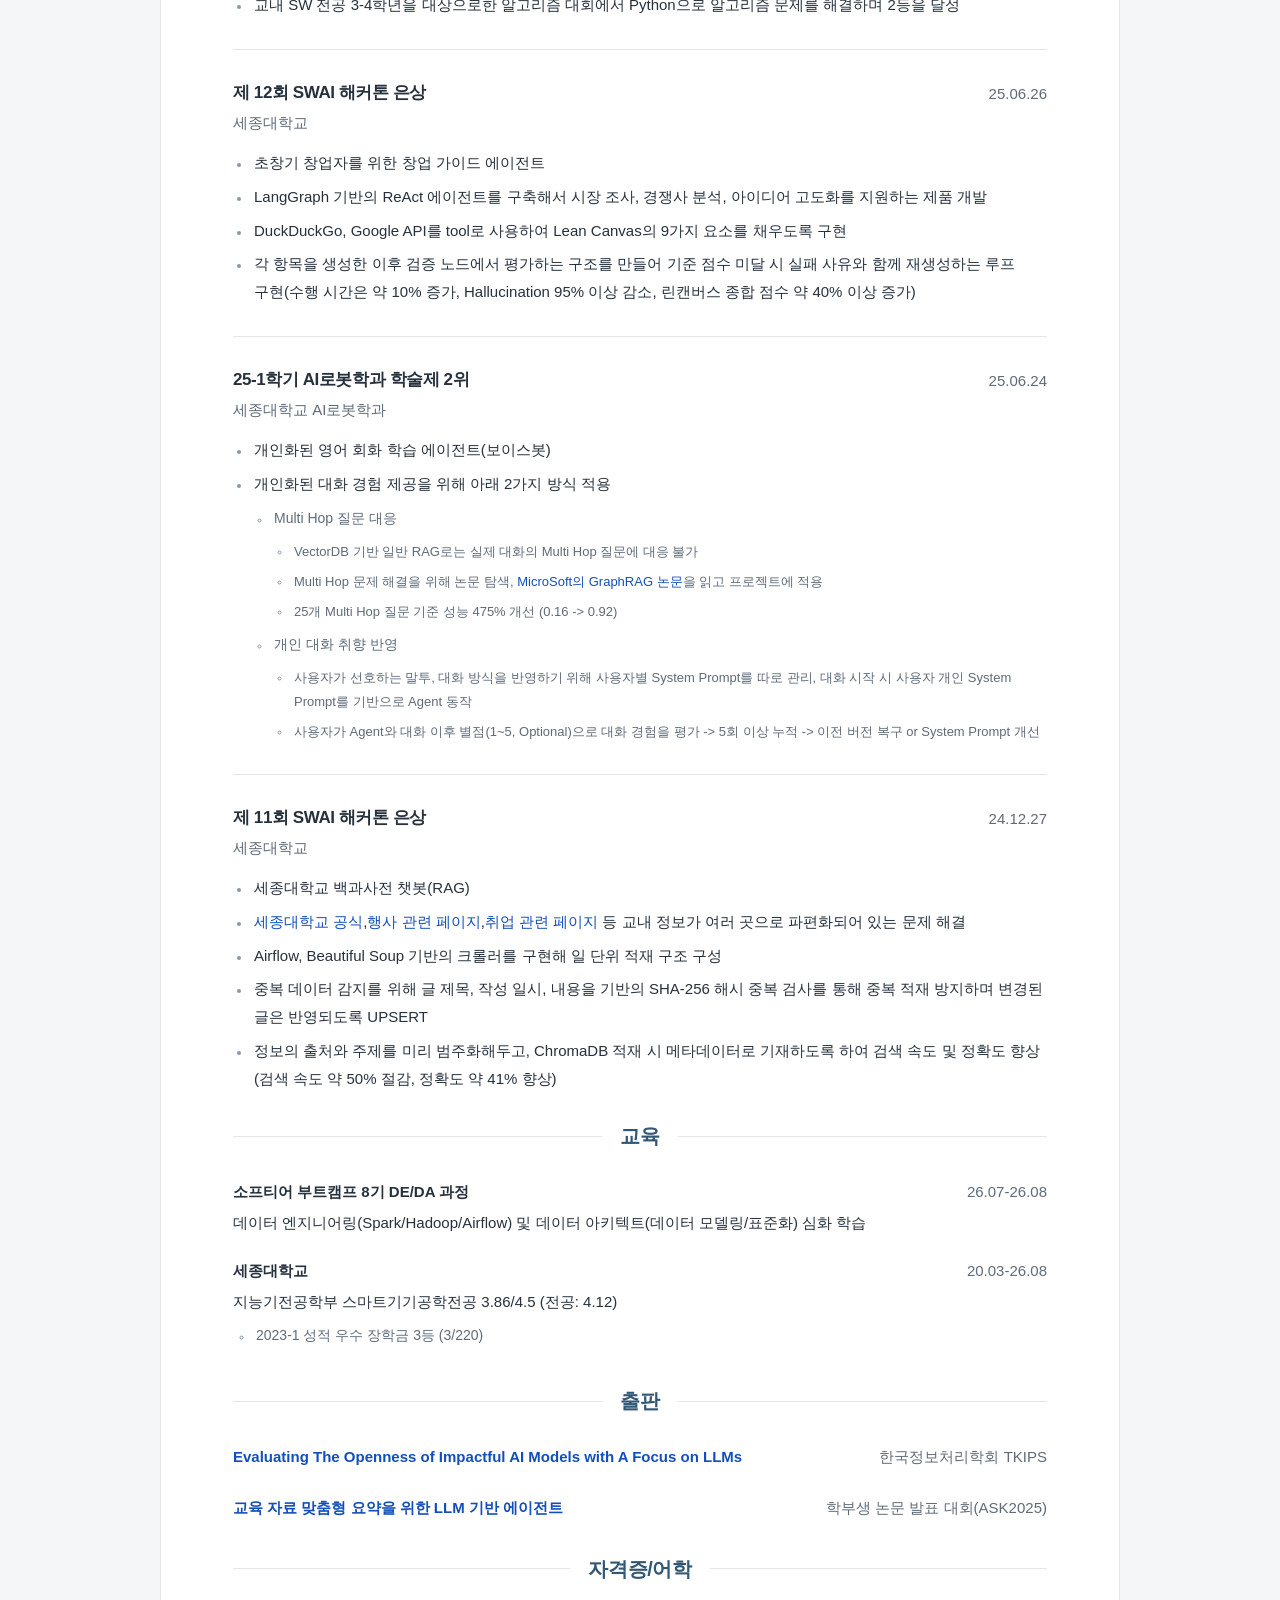
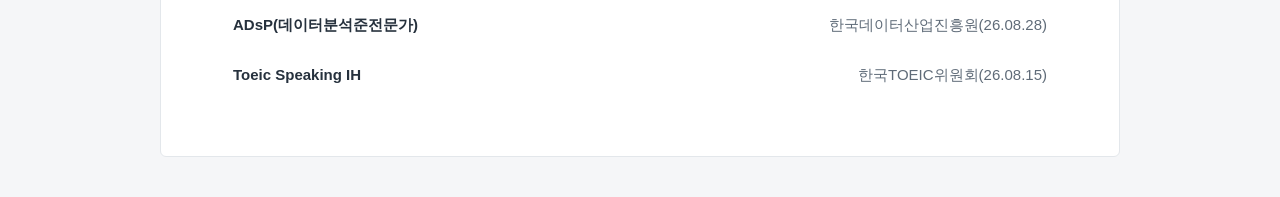
==== commit 3899f706: "feat(resume): FDE 프로젝트 성과 정리 및 CBT 추가" ====
--- a/index.html
+++ b/index.html
@@ -42,30 +42,38 @@
               <span class="기간">26.03 – 26.06</span><span class="위치">경기도 분당구</span>
             </p>
           </header>
-          <p>
-            <em>사내 보안 환경에서 동작 가능한 AI 솔루션과 STAFF부서 업무 혁신 프로그램을 개발했습니다.</em>
-          </p>
+          <p><em>사내 보안 환경에 맞는 AI 서비스와 STAFF 부서 업무 자동화 프로그램을 개발했습니다.</em></p>
           <ul>
             <li>SCM,구매,인재경영팀 등의 STAFF부서 업무 담당자와 미팅을 진행하며 아래의 흐름으로 업무 진행
-                <ul>
-                    <li>개발 전 : 기존 암묵지 업무 프로세스 정리 -> 메뉴얼화 -> 요구사항 정리 -> 유즈케이스 다이어그램 제작</li>
-                    <li>개발 : 기능 단위의 이터레이션 개발을 통해 피드백을 받아 이를 점진적으로 반영하며 애자일하게 진행</li>
-                </ul>
-            </li>
-            <li>회의 AI 비서 : 그룹사 다국적 임원 회의 배포</li>
-            <ul>
-              <li>실시간 다국어(한,영,일,중) 자막과 회의록 전사 음성 처리 로직을 분리하여 각 비즈니스 로직 별 요구사항을 충족 (실시간 다국어 자막 -> 실시간성, 회의록 전사 -> 완전성)</li>
-            </ul>
-            <li>원자재 구매 가격 분석/예측 대시보드</li>
-            <ul>
-              <li>기존 RPA 기반 데이터 수집을 Airflow 기반 Python 크롤링으로 변경</li>
-              <li>Cloud에서 크롤링 후 Redis Stream 데이터 적재, Local 운영 서버는 주기적으로 Redis Stream에 SSH 접속하여 데이터를 추출 후 Local DB에 적재하는 방식으로 데이터 유실 방지 구현</li>
-            </ul>
-            <li>SAP 생산 실적 기반 실질 BOM 역산 프로그램 (관세 환급용 엑셀 파일 생성)</li>
-            <ul>
-              <li>관세 환급 회계년도 소요량 계산 30 Days/Man 이상 소요되던 업무가 7Days/Man이하로 감소, Human Error 감소로 관세 환급 신청 정확성 향상</li>
-              <li>SAP 표준 BOM 다운로드의 killpid 과정에서 시간이 개당 20초 이상 소요, (총 200개 이상) 이를 해결하기 위해 Main Thread와 Sub Thread로 나눠 메인은 Excel과 관계없이 Script를 동기적 진행, 서브는 백그라운드에서 새로운 Excel을 감지하면 즉시 종료하도록 구현. (RAM 점유율 기존 대비 99% 이상 감소, 동작 속도 또한 약 82% 절감)</li>
-            </ul>
+              <ul>
+                <li>개발 전 : 기존 암묵지 업무 프로세스 정리 -&gt; 메뉴얼화 -&gt; 요구사항 정리 -&gt; 유즈케이스 다이어그램 제작</li>
+                <li>개발 : 기능 단위의 이터레이션 개발을 통해 피드백을 받아 이를 점진적으로 반영하며 애자일하게 진행</li>
+              </ul>
+            </li>
+            <li><strong>회의 AI 비서</strong> : 그룹사 다국적 임원 회의를 위한 실시간 4개 국어 자막/회의록 생성 서비스
+              <ul>
+                <li>자막 지연과 전사 누락의 요구사항을 분리해, 실시간 자막은 bounded queue에서 오래된 음성 청크를 제거하고 회의록은 전체 음성 파일을 처리하도록 파이프라인 설계</li>
+                <li>외부 음성/LLM API 장애에 대비해 pyannote와 로컬 LLM으로 자동 전환하는 폴백 경로를 구성하고, 로컬 처리도 불가능한 경우 사용자에게 알리도록 구현</li>
+              </ul>
+            </li>
+            <li><strong>Orecast</strong> : 원자재 가격 수집부터 시차 분석/ML 예측까지 연결하는 구매 분석 대시보드
+              <ul>
+                <li>RPA 기반 수집을 Airflow 기반 Python 크롤링으로 전환하고, 4개 공개 소스의 품목/날짜/가격을 공통 레코드로 통합해 사이트별 파서와 적재 로직 분리</li>
+                <li>수집 서버와 로컬 DB의 가용성 차이에 대응해 Redis Streams로 수집/적재를 분리하고, DB commit 이후 ACK와 품목/날짜 기준 UPSERT를 적용해 중단 후 재처리 시 중복 적재 방지</li>
+              </ul>
+            </li>
+            <li><strong>SAP2BOM</strong> : SAP 생산 실적에서 관세 환급용 실질 BOM을 역산하는 업무 자동화 프로그램
+              <ul>
+                <li>제품/반제품의 다단계 의존성을 위상 정렬해 원재료 투입량을 순서대로 계산하고, 관세 환급용 소요량 산출 업무를 30인일 이상에서 7인일 이하로 단축</li>
+                <li>200개 이상 BOM 다운로드에서 Excel 실행/종료 대기를 병목으로 식별하고, 다운로드와 Excel 정리를 별도 스레드로 분리해 해당 작업의 실행 시간 약 82%, RAM 점유율 99% 이상 감소</li>
+              </ul>
+            </li>
+            <li><strong>직무전문성 평가 CBT</strong> : 사내 평가의 출제/응시/자동 채점과 역량 분석을 연결하는 웹 플랫폼
+              <ul>
+                <li>답안 전체를 재집계하던 분석 ETL을 소스별 watermark/유니크 제약 기반 증분/멱등 적재로 전환하고 영향 사용자/태그만 재계산해, 개발 PC의 합성 데이터 약 2만 팩트 기준 처리 시간을 11,174ms에서 55.2ms로 단축(약 202배)</li>
+                <li>모범 답안/루브릭 기반 서술형 LLM 채점을 제출 트랜잭션 이후의 RQ 작업으로 분리해 모델 응답 대기가 답안 저장을 지연시키지 않도록 하고, 채점 대기/완료/실패 상태와 총점 갱신 구현</li>
+              </ul>
+            </li>
           </ul>
         </article>
         <article class="항목">
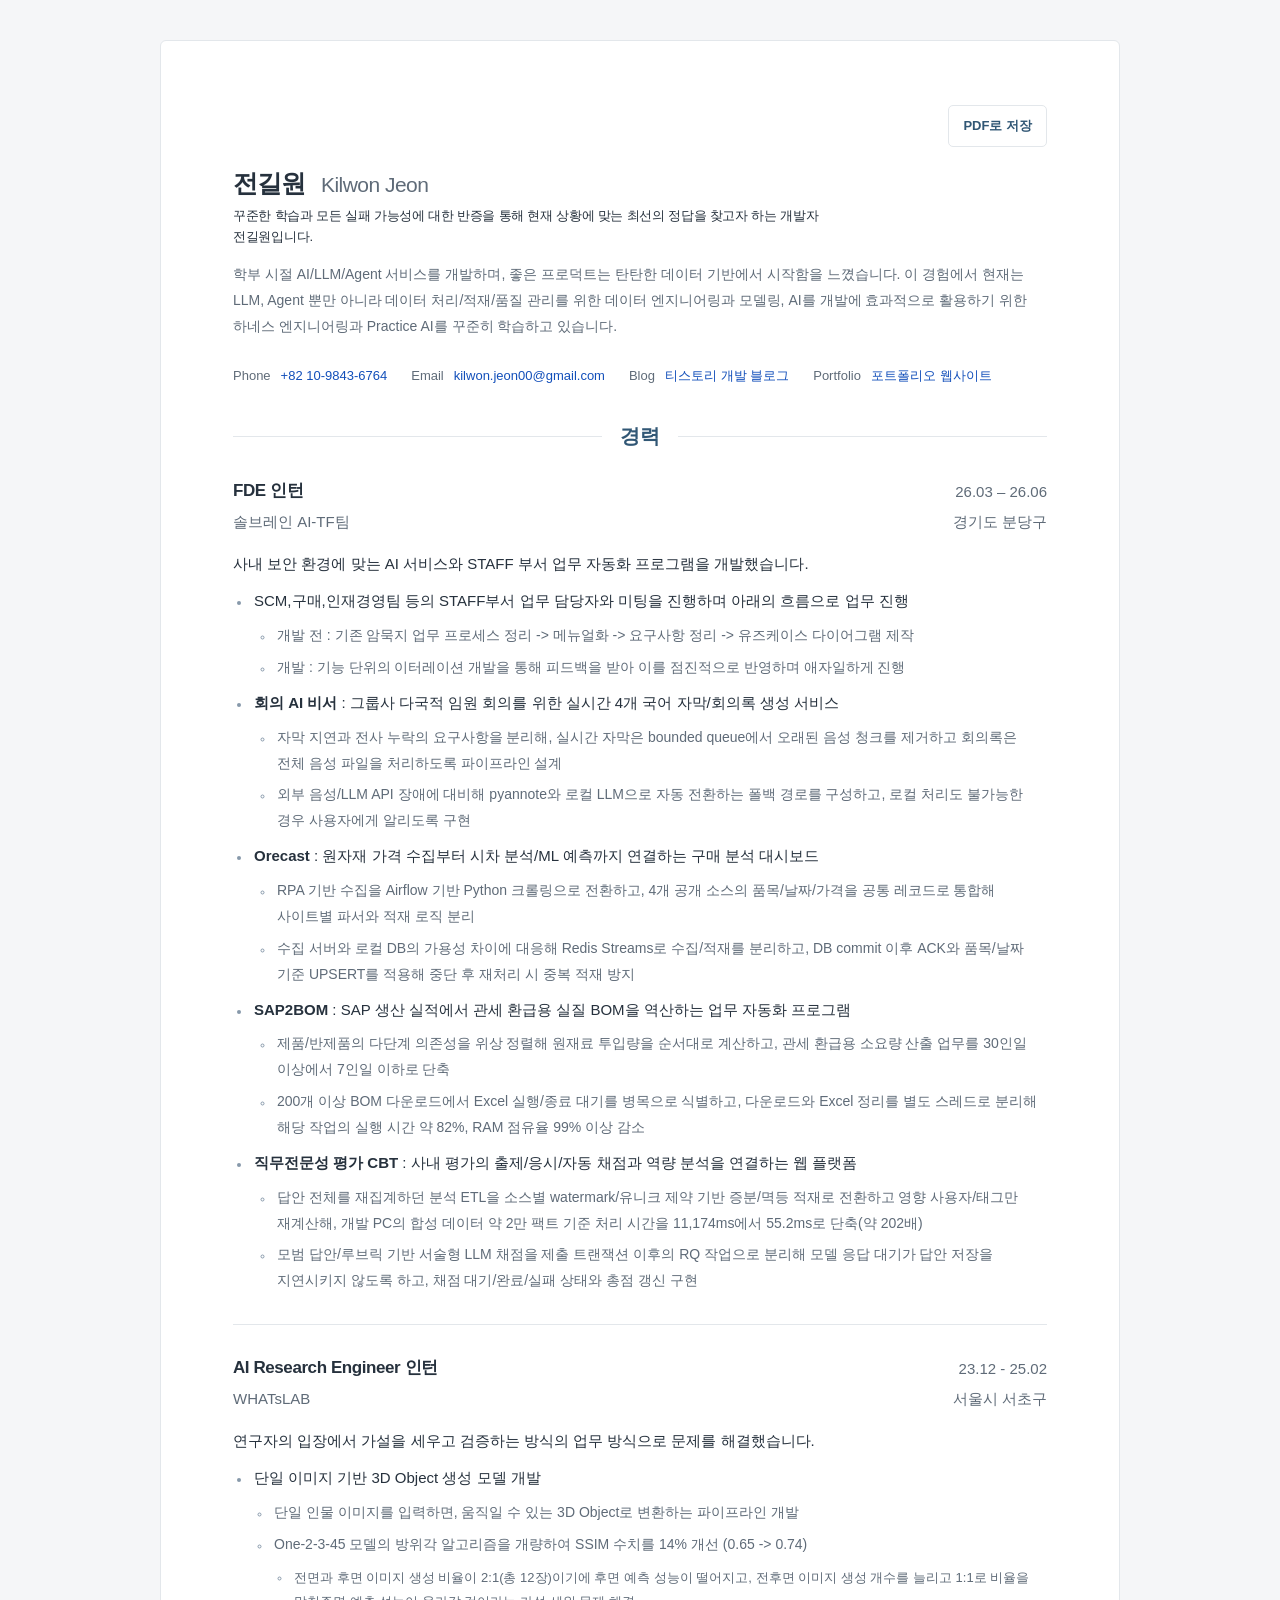
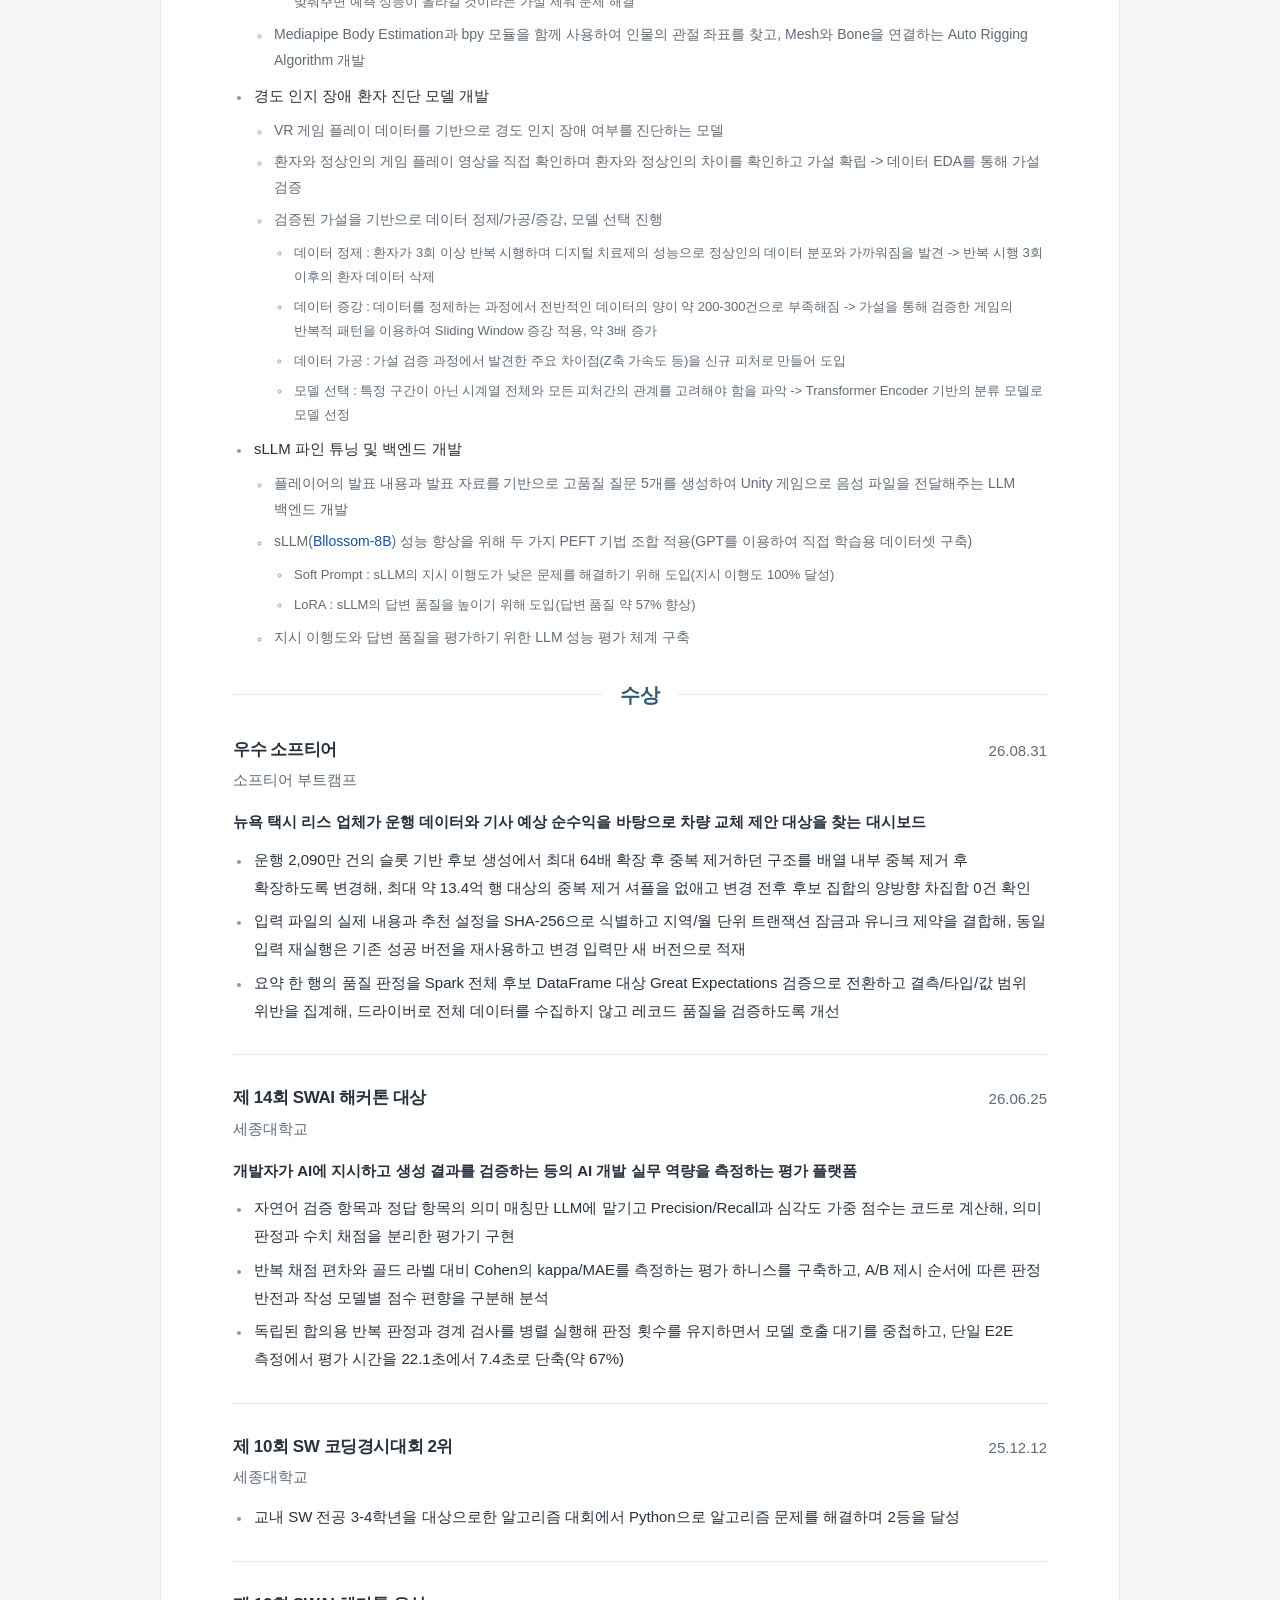
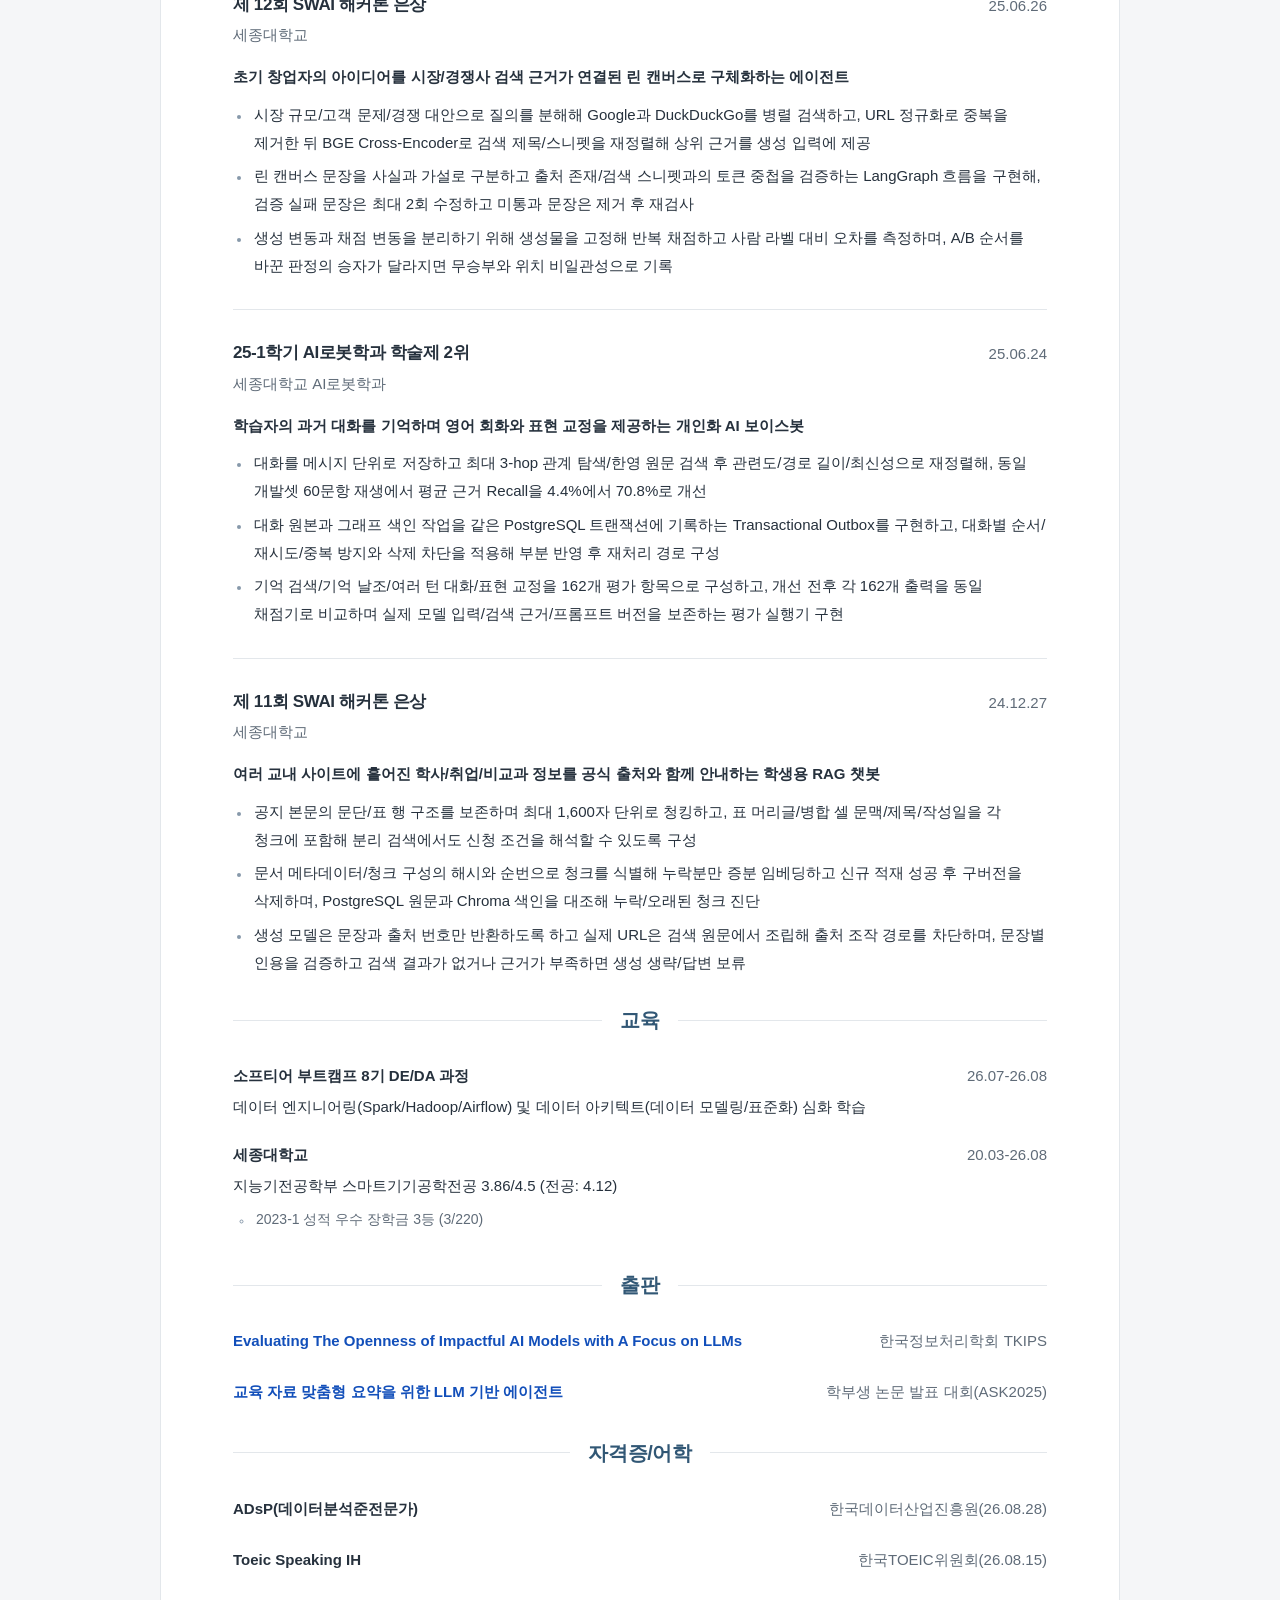
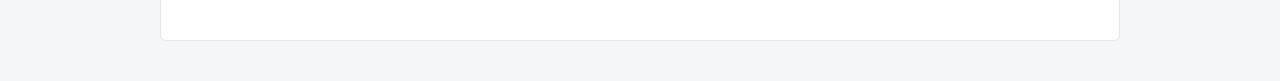
==== commit ca0fcce1: "feat(resume): 수상 프로젝트 소개 및 주요 성과 개선" ====
--- a/index.html
+++ b/index.html
@@ -137,11 +137,11 @@
               <time datetime="2026-08-31">26.08.31</time>
             </p>
           </header>
-          <ul>
-            <li>뉴욕 택시 리스 업체의 객단가 향상을 위한 주행 데이터 기반 차량 추천 대시보드</li>
-            <li>Airflow 기반 데이터 파이프라인 구축하며 데이터 품질 관리를 위해 메달리온 아키텍처 기반으로 레이어별 품질 검증 역할을 분리 브론즈와 실버에서는 GX Core 기반의 품질 검증 구조를 구현했고, 골드 레이어는 두 개의 테이블을 결합하는 비즈니스 로직이 존재해 품질 검증 코드를 직접 구현</li>
-            <li>SHA-256, Checksum, fingerprint, Airflow Assets 기반으로 멱등성 구현</li>
-            <li>Spark 속도 최적화를 위해 Local Checkpoint 기반의 Lineage 단절과 broadcast join 힌트 명시, Partition 개수 최적화 등을 통해 속도를 기존 대비 70% 이상 단축</li>
+          <p><strong>뉴욕 택시 리스 업체가 운행 데이터와 기사 예상 순수익을 바탕으로 차량 교체 제안 대상을 찾는 대시보드</strong></p>
+          <ul>
+            <li>운행 2,090만 건의 슬롯 기반 후보 생성에서 최대 64배 확장 후 중복 제거하던 구조를 배열 내부 중복 제거 후 확장하도록 변경해, 최대 약 13.4억 행 대상의 중복 제거 셔플을 없애고 변경 전후 후보 집합의 양방향 차집합 0건 확인</li>
+            <li>입력 파일의 실제 내용과 추천 설정을 SHA-256으로 식별하고 지역/월 단위 트랜잭션 잠금과 유니크 제약을 결합해, 동일 입력 재실행은 기존 성공 버전을 재사용하고 변경 입력만 새 버전으로 적재</li>
+            <li>요약 한 행의 품질 판정을 Spark 전체 후보 DataFrame 대상 Great Expectations 검증으로 전환하고 결측/타입/값 범위 위반을 집계해, 드라이버로 전체 데이터를 수집하지 않고 레코드 품질을 검증하도록 개선</li>
           </ul>
         </article>
         <article class="항목">
@@ -154,17 +154,11 @@
               <time datetime="2026-06-25">26.06.25</time>
             </p>
           </header>
-          <ul>
-            <li>개발자 실무 개발 역량 평가 플랫폼</li>
-            <li>개발 AI 활용 역량을 평가하기 위해 5가지 평가 요소를 실제 실무 시나리오 1개로 묶어서 평가하도록 구현</li>
-                <ul>
-                    <li>컨텍스트 엔지니어링 : Context Window를 관리하고, Hallucination을 최소화하는 등의 역량 확인</li>
-                    <li>개발 명세 작성 : 구체적인 명세로 AI로부터 일관된 구현 결과를 얻는 역량 확인</li>
-                    <li>구현 오류 검토 : AI가 Hallucination과 같은 모종의 문제로 잘못된 구현을 했을 때 찾아내는 역량 확인</li>
-                    <li>테스트 설계 : AI가 작성한 테스트들만으로 검사하지 못하는 실패 시나리오를 찾아내거나, 잘못된 테스트를 찾아내는 역량 확인</li>
-                    <li>개발 프롬프팅 : 저렴한 AI를 활용하여 고도화된 결과를 구현해낼 수 있는지 역량 확인</li>
-                </ul>
-            <li>개발 프롬프팅, 평가 LLM 등에서 활용할 모델을 선정하기 위해 Rubric 기반의 LLM-as-a-judge 평가 체계를 구축하여 GPT-5.4/4.0/3.5 등을 비교하여 모델 선정</li>
+          <p><strong>개발자가 AI에 지시하고 생성 결과를 검증하는 등의 AI 개발 실무 역량을 측정하는 평가 플랫폼</strong></p>
+          <ul>
+            <li>자연어 검증 항목과 정답 항목의 의미 매칭만 LLM에 맡기고 Precision/Recall과 심각도 가중 점수는 코드로 계산해, 의미 판정과 수치 채점을 분리한 평가기 구현</li>
+            <li>반복 채점 편차와 골드 라벨 대비 Cohen의 kappa/MAE를 측정하는 평가 하니스를 구축하고, A/B 제시 순서에 따른 판정 반전과 작성 모델별 점수 편향을 구분해 분석</li>
+            <li>독립된 합의용 반복 판정과 경계 검사를 병렬 실행해 판정 횟수를 유지하면서 모델 호출 대기를 중첩하고, 단일 E2E 측정에서 평가 시간을 22.1초에서 7.4초로 단축(약 67%)</li>
           </ul>
         </article>
         <article class="항목">
@@ -191,11 +185,11 @@
               <time datetime="2025-06-26">25.06.26</time>
             </p>
           </header>
-          <ul>
-            <li>초창기 창업자를 위한 창업 가이드 에이전트</li>
-            <li>LangGraph 기반의 ReAct 에이전트를 구축해서 시장 조사, 경쟁사 분석, 아이디어 고도화를 지원하는 제품 개발</li>
-            <li>DuckDuckGo, Google API를 tool로 사용하여 Lean Canvas의 9가지 요소를 채우도록 구현</li>
-            <li>각 항목을 생성한 이후 검증 노드에서 평가하는 구조를 만들어 기준 점수 미달 시 실패 사유와 함께 재생성하는 루프 구현(수행 시간은 약 10% 증가, Hallucination 95% 이상 감소, 린캔버스 종합 점수 약 40% 이상 증가)</li>
+          <p><strong>초기 창업자의 아이디어를 시장/경쟁사 검색 근거가 연결된 린 캔버스로 구체화하는 에이전트</strong></p>
+          <ul>
+            <li>시장 규모/고객 문제/경쟁 대안으로 질의를 분해해 Google과 DuckDuckGo를 병렬 검색하고, URL 정규화로 중복을 제거한 뒤 BGE Cross-Encoder로 검색 제목/스니펫을 재정렬해 상위 근거를 생성 입력에 제공</li>
+            <li>린 캔버스 문장을 사실과 가설로 구분하고 출처 존재/검색 스니펫과의 토큰 중첩을 검증하는 LangGraph 흐름을 구현해, 검증 실패 문장은 최대 2회 수정하고 미통과 문장은 제거 후 재검사</li>
+            <li>생성 변동과 채점 변동을 분리하기 위해 생성물을 고정해 반복 채점하고 사람 라벨 대비 오차를 측정하며, A/B 순서를 바꾼 판정의 승자가 달라지면 무승부와 위치 비일관성으로 기록</li>
           </ul>
         </article>
         <article class="항목">
@@ -208,22 +202,11 @@
               <time datetime="2025-06-24">25.06.24</time>
             </p>
           </header>
-          <ul>
-            <li>개인화된 영어 회화 학습 에이전트(보이스봇)</li>
-            <li>개인화된 대화 경험 제공을 위해 아래 2가지 방식 적용</li>
-            <ul>
-              <li>Multi Hop 질문 대응</li>
-              <ul>
-                <li>VectorDB 기반 일반 RAG로는 실제 대화의 Multi Hop 질문에 대응 불가</li>
-                <li>Multi Hop 문제 해결을 위해 논문 탐색, <a href="https://kingrang-e.tistory.com/38">MicroSoft의 GraphRAG 논문</a>을 읽고 프로젝트에 적용</li>
-                <li>25개 Multi Hop 질문 기준 성능 475% 개선 (0.16 -> 0.92)</li>
-              </ul>
-              <li>개인 대화 취향 반영</li>
-              <ul>
-                <li>사용자가 선호하는 말투, 대화 방식을 반영하기 위해 사용자별 System Prompt를 따로 관리, 대화 시작 시 사용자 개인 System Prompt를 기반으로 Agent 동작</li>
-                <li>사용자가 Agent와 대화 이후 별점(1~5, Optional)으로 대화 경험을 평가 -> 5회 이상 누적 -> 이전 버전 복구 or System Prompt 개선</li>
-              </ul>
-            </ul>
+          <p><strong>학습자의 과거 대화를 기억하며 영어 회화와 표현 교정을 제공하는 개인화 AI 보이스봇</strong></p>
+          <ul>
+            <li>대화를 메시지 단위로 저장하고 최대 3-hop 관계 탐색/한영 원문 검색 후 관련도/경로 길이/최신성으로 재정렬해, 동일 개발셋 60문항 재생에서 평균 근거 Recall을 4.4%에서 70.8%로 개선</li>
+            <li>대화 원본과 그래프 색인 작업을 같은 PostgreSQL 트랜잭션에 기록하는 Transactional Outbox를 구현하고, 대화별 순서/재시도/중복 방지와 삭제 차단을 적용해 부분 반영 후 재처리 경로 구성</li>
+            <li>기억 검색/기억 날조/여러 턴 대화/표현 교정을 162개 평가 항목으로 구성하고, 개선 전후 각 162개 출력을 동일 채점기로 비교하며 실제 모델 입력/검색 근거/프롬프트 버전을 보존하는 평가 실행기 구현</li>
           </ul>
         </article>
         <article class="항목">
@@ -236,12 +219,11 @@
               <time datetime="2024-12-27">24.12.27</time>
             </p>
           </header>
-          <ul>
-            <li>세종대학교 백과사전 챗봇(RAG)</li>
-            <li><a href="https://www.sejong.ac.kr/kor/index.do">세종대학교 공식</a>,<a href="https://do.sejong.ac.kr/">행사 관련 페이지</a>,<a href="https://udream.sejong.ac.kr/">취업 관련 페이지</a> 등 교내 정보가 여러 곳으로 파편화되어 있는 문제 해결</li>
-            <li>Airflow, Beautiful Soup 기반의 크롤러를 구현해 일 단위 적재 구조 구성</li>
-            <li>중복 데이터 감지를 위해 글 제목, 작성 일시, 내용을 기반의 SHA-256 해시 중복 검사를 통해 중복 적재 방지하며 변경된 글은 반영되도록 UPSERT</li>
-            <li>정보의 출처와 주제를 미리 범주화해두고, ChromaDB 적재 시 메타데이터로 기재하도록 하여 검색 속도 및 정확도 향상 (검색 속도 약 50% 절감, 정확도 약 41% 향상)</li>
+          <p><strong>여러 교내 사이트에 흩어진 학사/취업/비교과 정보를 공식 출처와 함께 안내하는 학생용 RAG 챗봇</strong></p>
+          <ul>
+            <li>공지 본문의 문단/표 행 구조를 보존하며 최대 1,600자 단위로 청킹하고, 표 머리글/병합 셀 문맥/제목/작성일을 각 청크에 포함해 분리 검색에서도 신청 조건을 해석할 수 있도록 구성</li>
+            <li>문서 메타데이터/청크 구성의 해시와 순번으로 청크를 식별해 누락분만 증분 임베딩하고 신규 적재 성공 후 구버전을 삭제하며, PostgreSQL 원문과 Chroma 색인을 대조해 누락/오래된 청크 진단</li>
+            <li>생성 모델은 문장과 출처 번호만 반환하도록 하고 실제 URL은 검색 원문에서 조립해 출처 조작 경로를 차단하며, 문장별 인용을 검증하고 검색 결과가 없거나 근거가 부족하면 생성 생략/답변 보류</li>
           </ul>
         </article>
       </section>
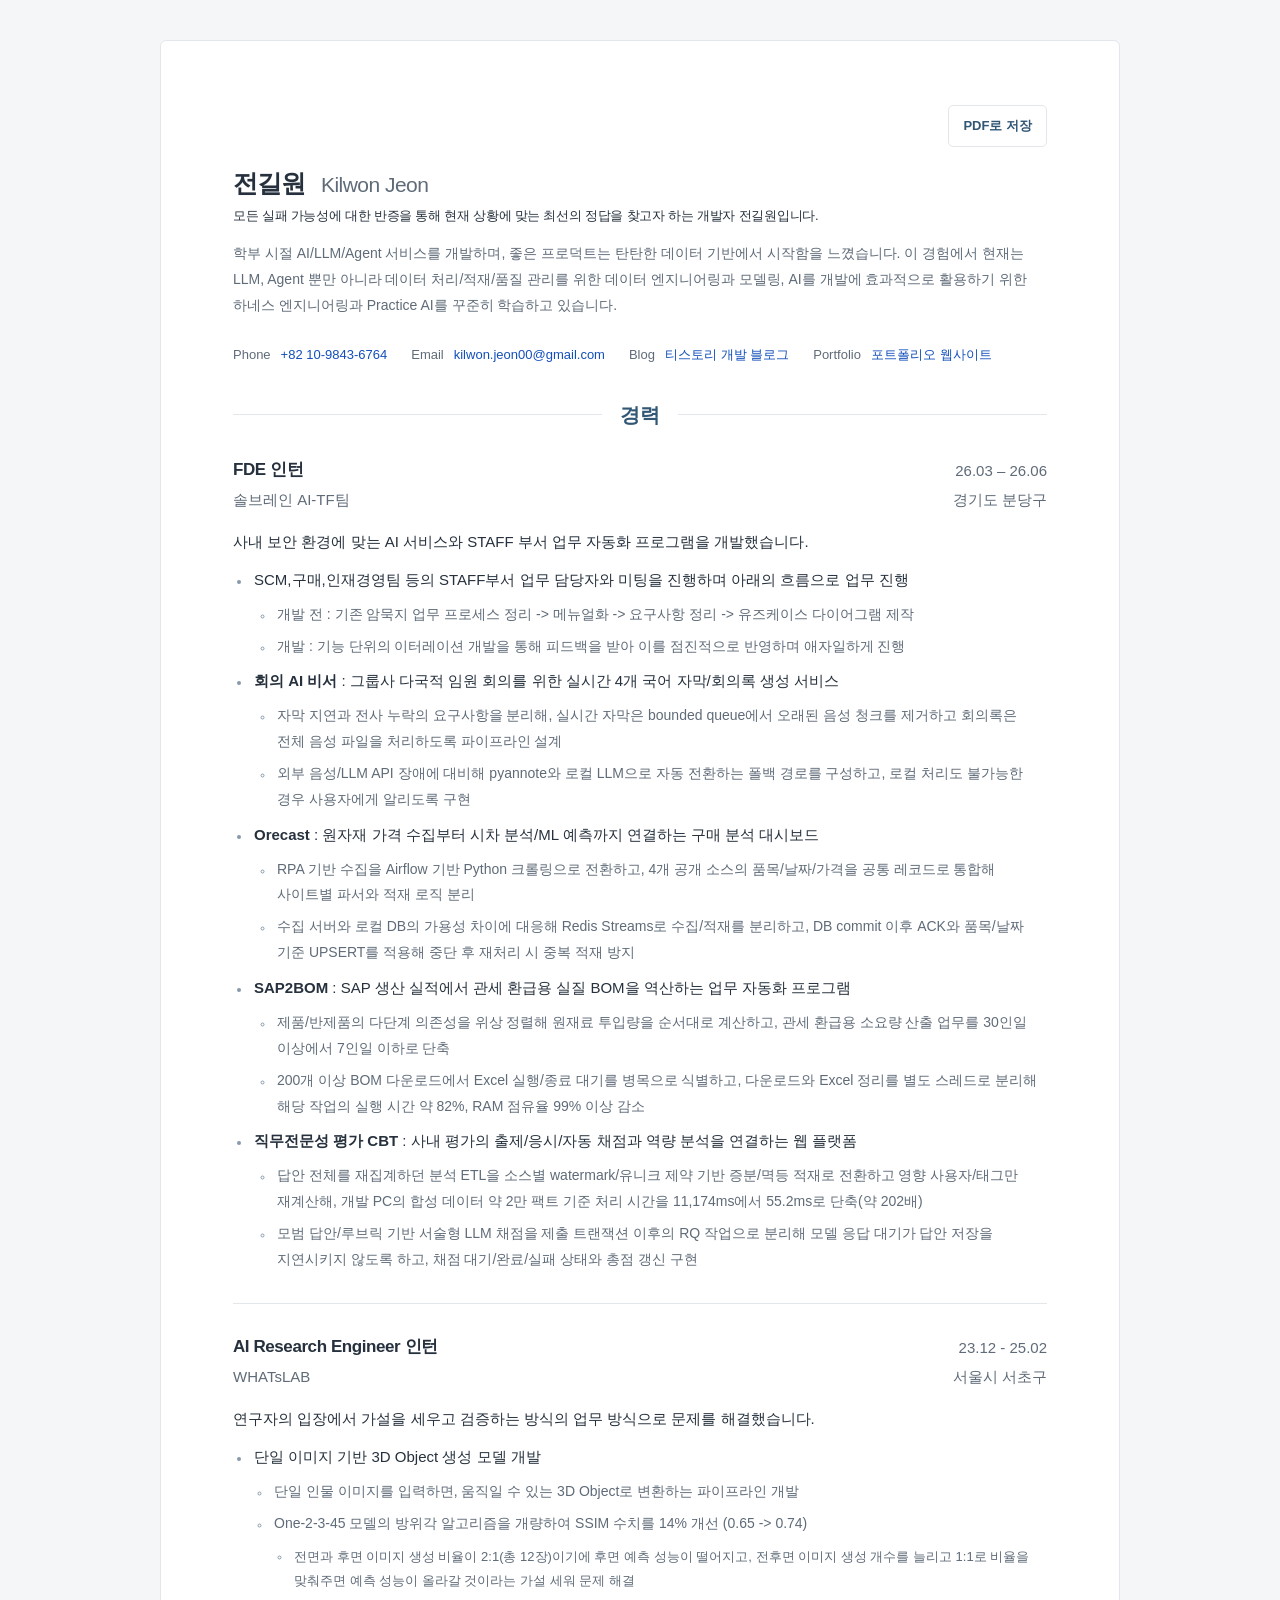
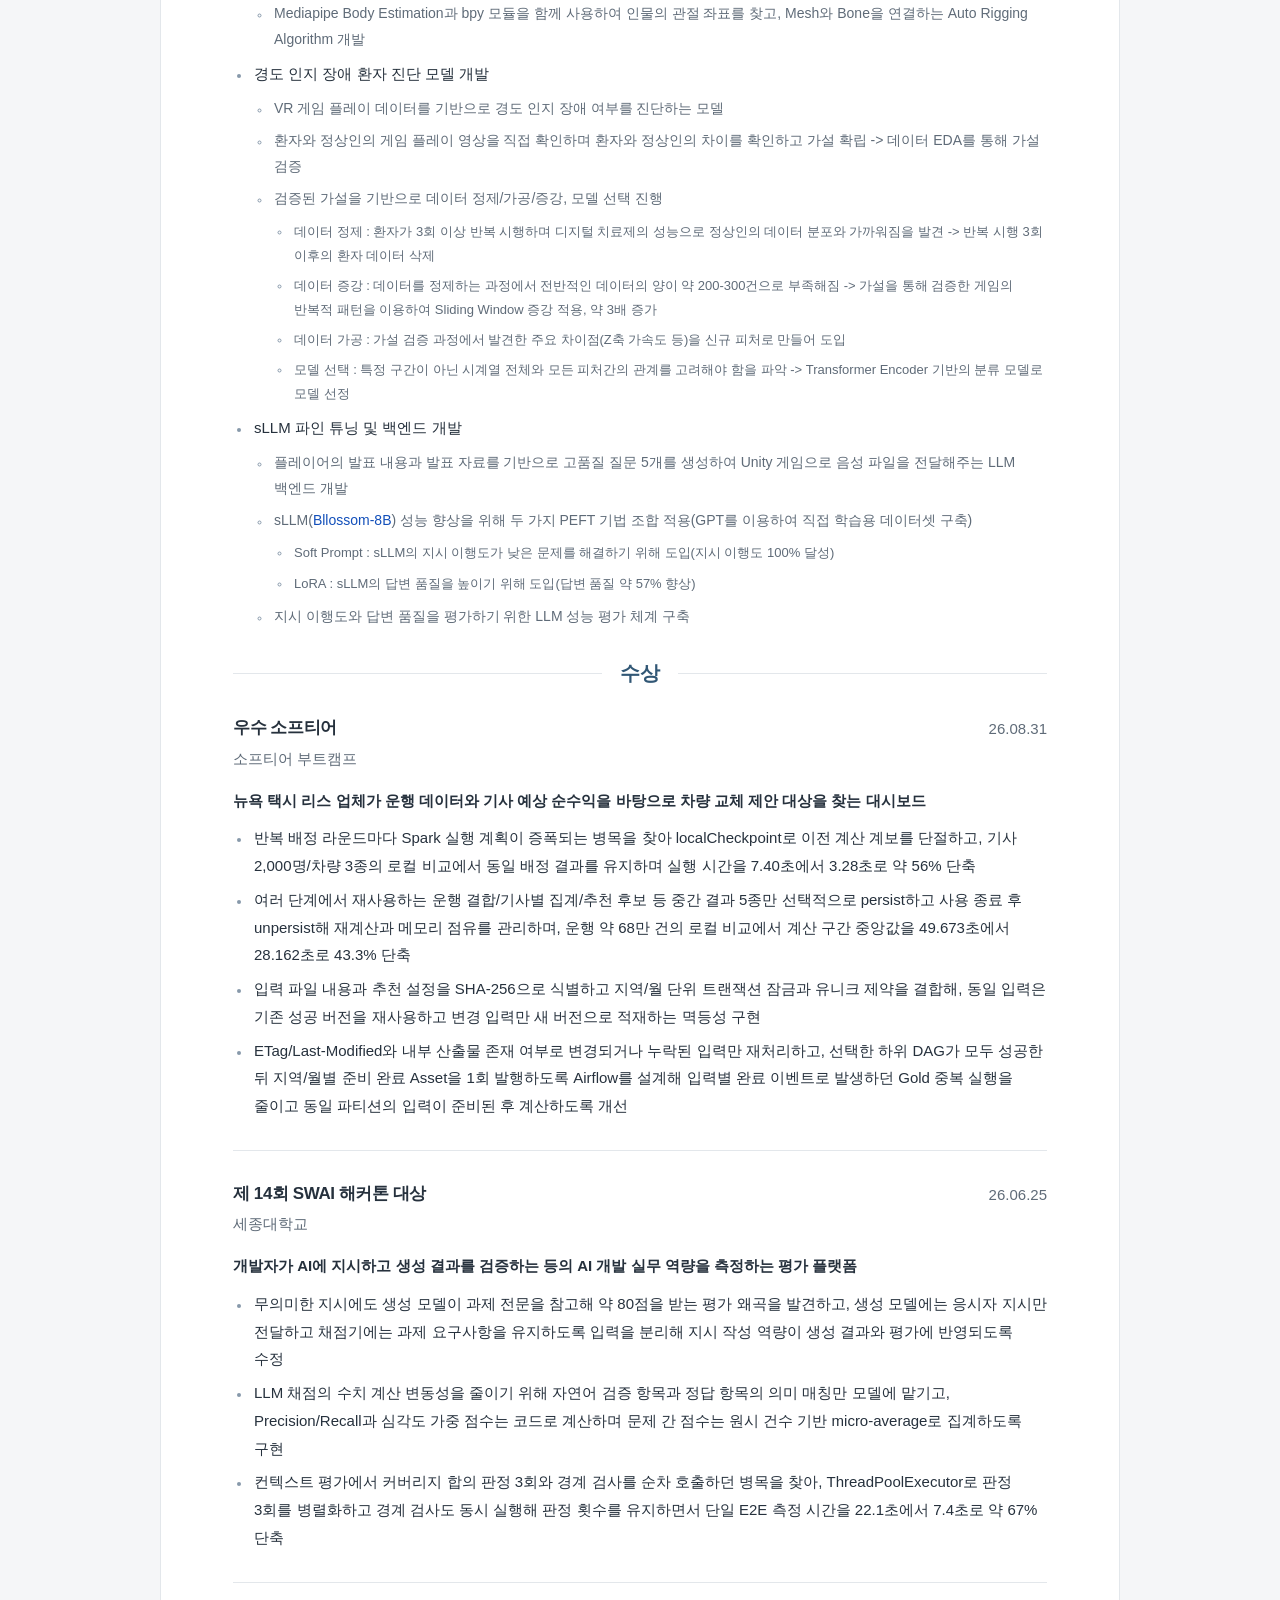
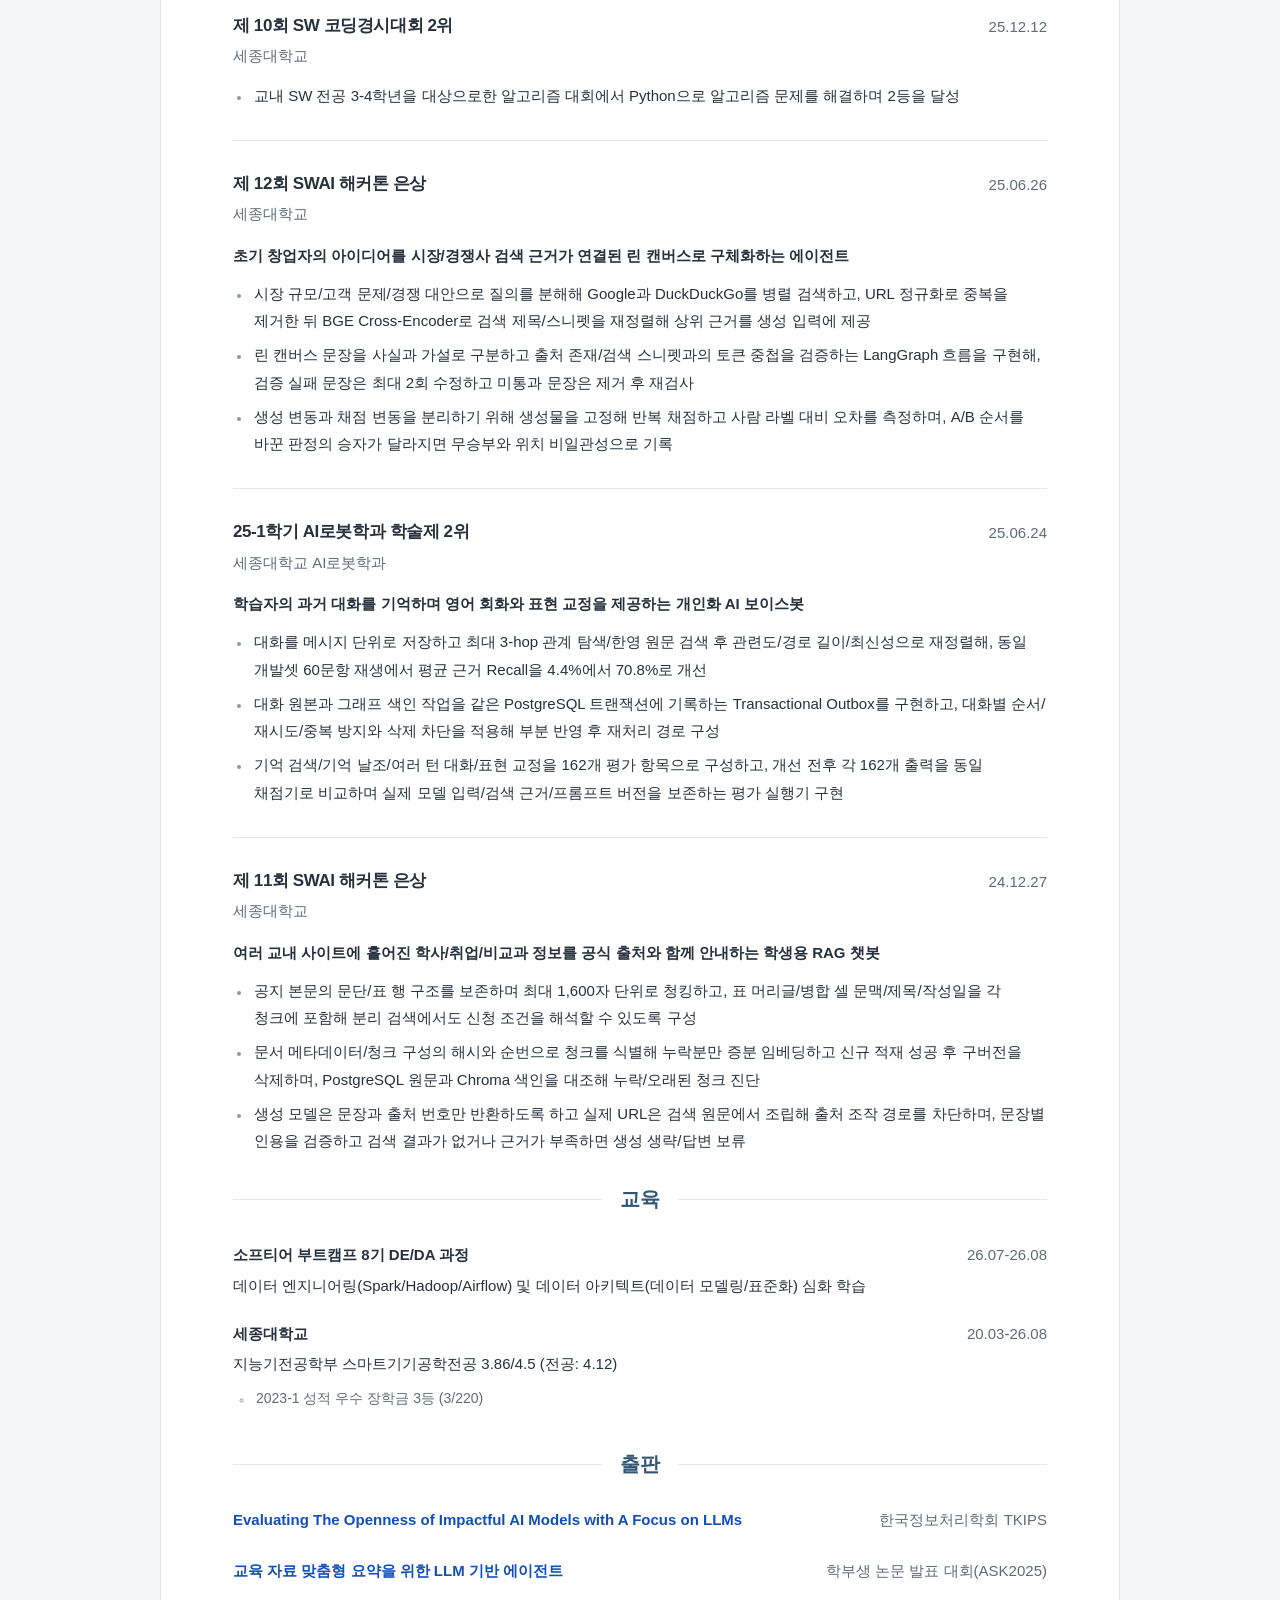
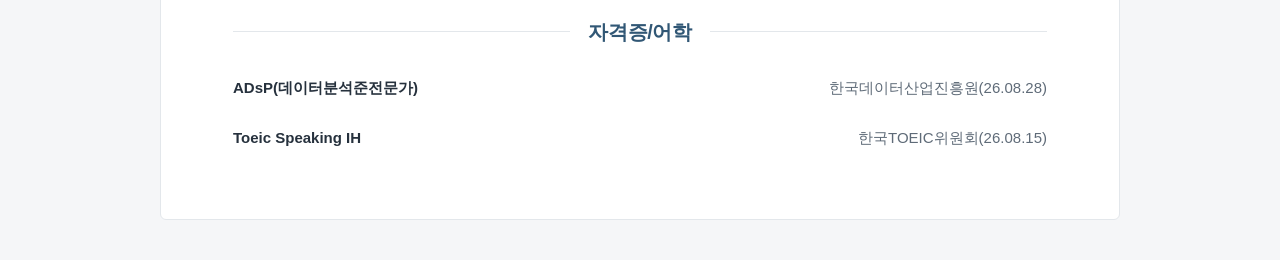
==== commit 8afab240: "feat(resume): 소프티어 및 GAUDI 성과 구체화와 소개 수정" ====
--- a/index.html
+++ b/index.html
@@ -19,7 +19,7 @@
         <div>
           <h1>전길원 <span lang="en">Kilwon Jeon</span></h1>
           <p class="소개-문구">
-          꾸준한 학습과 모든 실패 가능성에 대한 반증을 통해 현재 상황에 맞는 최선의 정답을 찾고자 하는 개발자 전길원입니다.
+          모든 실패 가능성에 대한 반증을 통해 현재 상황에 맞는 최선의 정답을 찾고자 하는 개발자 전길원입니다.
           </p>
         </div>
         <p class="프로필-요약">
@@ -139,9 +139,10 @@
           </header>
           <p><strong>뉴욕 택시 리스 업체가 운행 데이터와 기사 예상 순수익을 바탕으로 차량 교체 제안 대상을 찾는 대시보드</strong></p>
           <ul>
-            <li>운행 2,090만 건의 슬롯 기반 후보 생성에서 최대 64배 확장 후 중복 제거하던 구조를 배열 내부 중복 제거 후 확장하도록 변경해, 최대 약 13.4억 행 대상의 중복 제거 셔플을 없애고 변경 전후 후보 집합의 양방향 차집합 0건 확인</li>
-            <li>입력 파일의 실제 내용과 추천 설정을 SHA-256으로 식별하고 지역/월 단위 트랜잭션 잠금과 유니크 제약을 결합해, 동일 입력 재실행은 기존 성공 버전을 재사용하고 변경 입력만 새 버전으로 적재</li>
-            <li>요약 한 행의 품질 판정을 Spark 전체 후보 DataFrame 대상 Great Expectations 검증으로 전환하고 결측/타입/값 범위 위반을 집계해, 드라이버로 전체 데이터를 수집하지 않고 레코드 품질을 검증하도록 개선</li>
+            <li>반복 배정 라운드마다 Spark 실행 계획이 증폭되는 병목을 찾아 localCheckpoint로 이전 계산 계보를 단절하고, 기사 2,000명/차량 3종의 로컬 비교에서 동일 배정 결과를 유지하며 실행 시간을 7.40초에서 3.28초로 약 56% 단축</li>
+            <li>여러 단계에서 재사용하는 운행 결합/기사별 집계/추천 후보 등 중간 결과 5종만 선택적으로 persist하고 사용 종료 후 unpersist해 재계산과 메모리 점유를 관리하며, 운행 약 68만 건의 로컬 비교에서 계산 구간 중앙값을 49.673초에서 28.162초로 43.3% 단축</li>
+            <li>입력 파일 내용과 추천 설정을 SHA-256으로 식별하고 지역/월 단위 트랜잭션 잠금과 유니크 제약을 결합해, 동일 입력은 기존 성공 버전을 재사용하고 변경 입력만 새 버전으로 적재하는 멱등성 구현</li>
+            <li>ETag/Last-Modified와 내부 산출물 존재 여부로 변경되거나 누락된 입력만 재처리하고, 선택한 하위 DAG가 모두 성공한 뒤 지역/월별 준비 완료 Asset을 1회 발행하도록 Airflow를 설계해 입력별 완료 이벤트로 발생하던 Gold 중복 실행을 줄이고 동일 파티션의 입력이 준비된 후 계산하도록 개선</li>
           </ul>
         </article>
         <article class="항목">
@@ -156,9 +157,9 @@
           </header>
           <p><strong>개발자가 AI에 지시하고 생성 결과를 검증하는 등의 AI 개발 실무 역량을 측정하는 평가 플랫폼</strong></p>
           <ul>
-            <li>자연어 검증 항목과 정답 항목의 의미 매칭만 LLM에 맡기고 Precision/Recall과 심각도 가중 점수는 코드로 계산해, 의미 판정과 수치 채점을 분리한 평가기 구현</li>
-            <li>반복 채점 편차와 골드 라벨 대비 Cohen의 kappa/MAE를 측정하는 평가 하니스를 구축하고, A/B 제시 순서에 따른 판정 반전과 작성 모델별 점수 편향을 구분해 분석</li>
-            <li>독립된 합의용 반복 판정과 경계 검사를 병렬 실행해 판정 횟수를 유지하면서 모델 호출 대기를 중첩하고, 단일 E2E 측정에서 평가 시간을 22.1초에서 7.4초로 단축(약 67%)</li>
+            <li>무의미한 지시에도 생성 모델이 과제 전문을 참고해 약 80점을 받는 평가 왜곡을 발견하고, 생성 모델에는 응시자 지시만 전달하고 채점기에는 과제 요구사항을 유지하도록 입력을 분리해 지시 작성 역량이 생성 결과와 평가에 반영되도록 수정</li>
+            <li>LLM 채점의 수치 계산 변동성을 줄이기 위해 자연어 검증 항목과 정답 항목의 의미 매칭만 모델에 맡기고, Precision/Recall과 심각도 가중 점수는 코드로 계산하며 문제 간 점수는 원시 건수 기반 micro-average로 집계하도록 구현</li>
+            <li>컨텍스트 평가에서 커버리지 합의 판정 3회와 경계 검사를 순차 호출하던 병목을 찾아, ThreadPoolExecutor로 판정 3회를 병렬화하고 경계 검사도 동시 실행해 판정 횟수를 유지하면서 단일 E2E 측정 시간을 22.1초에서 7.4초로 약 67% 단축</li>
           </ul>
         </article>
         <article class="항목">
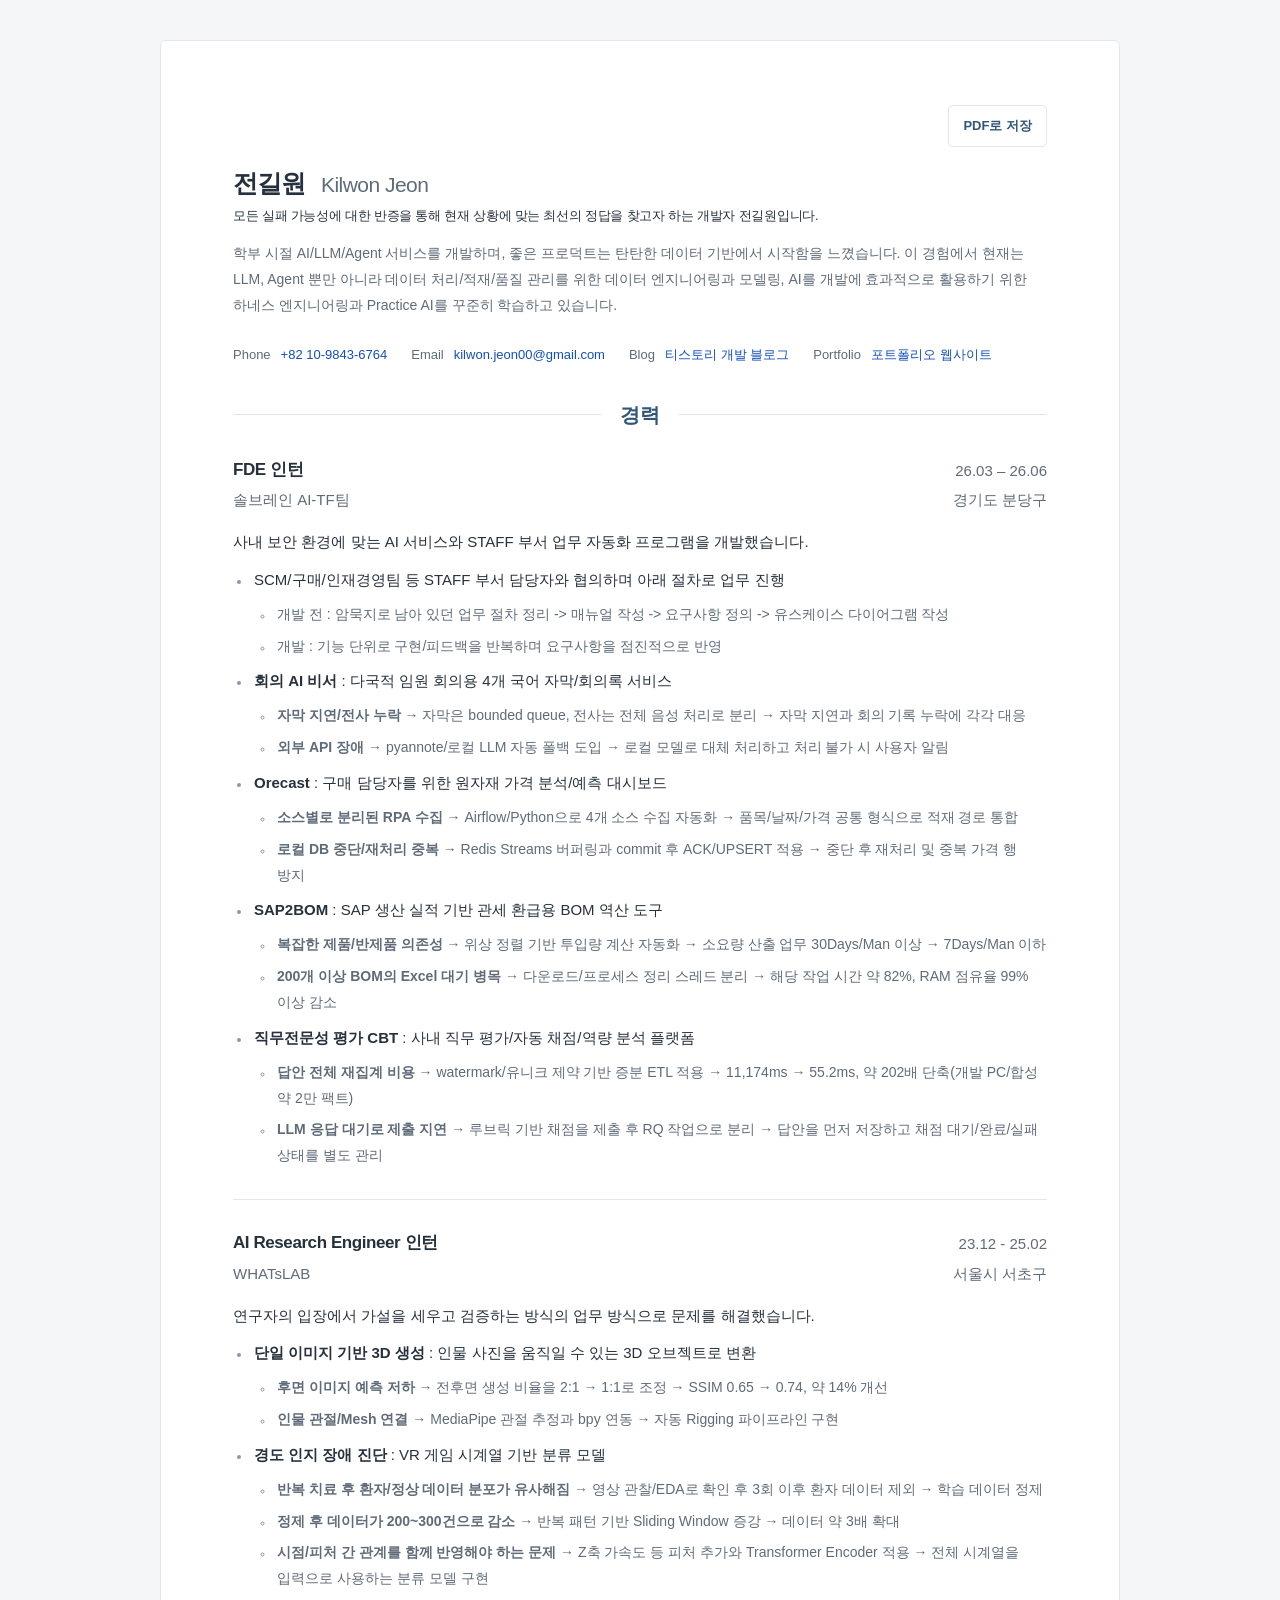
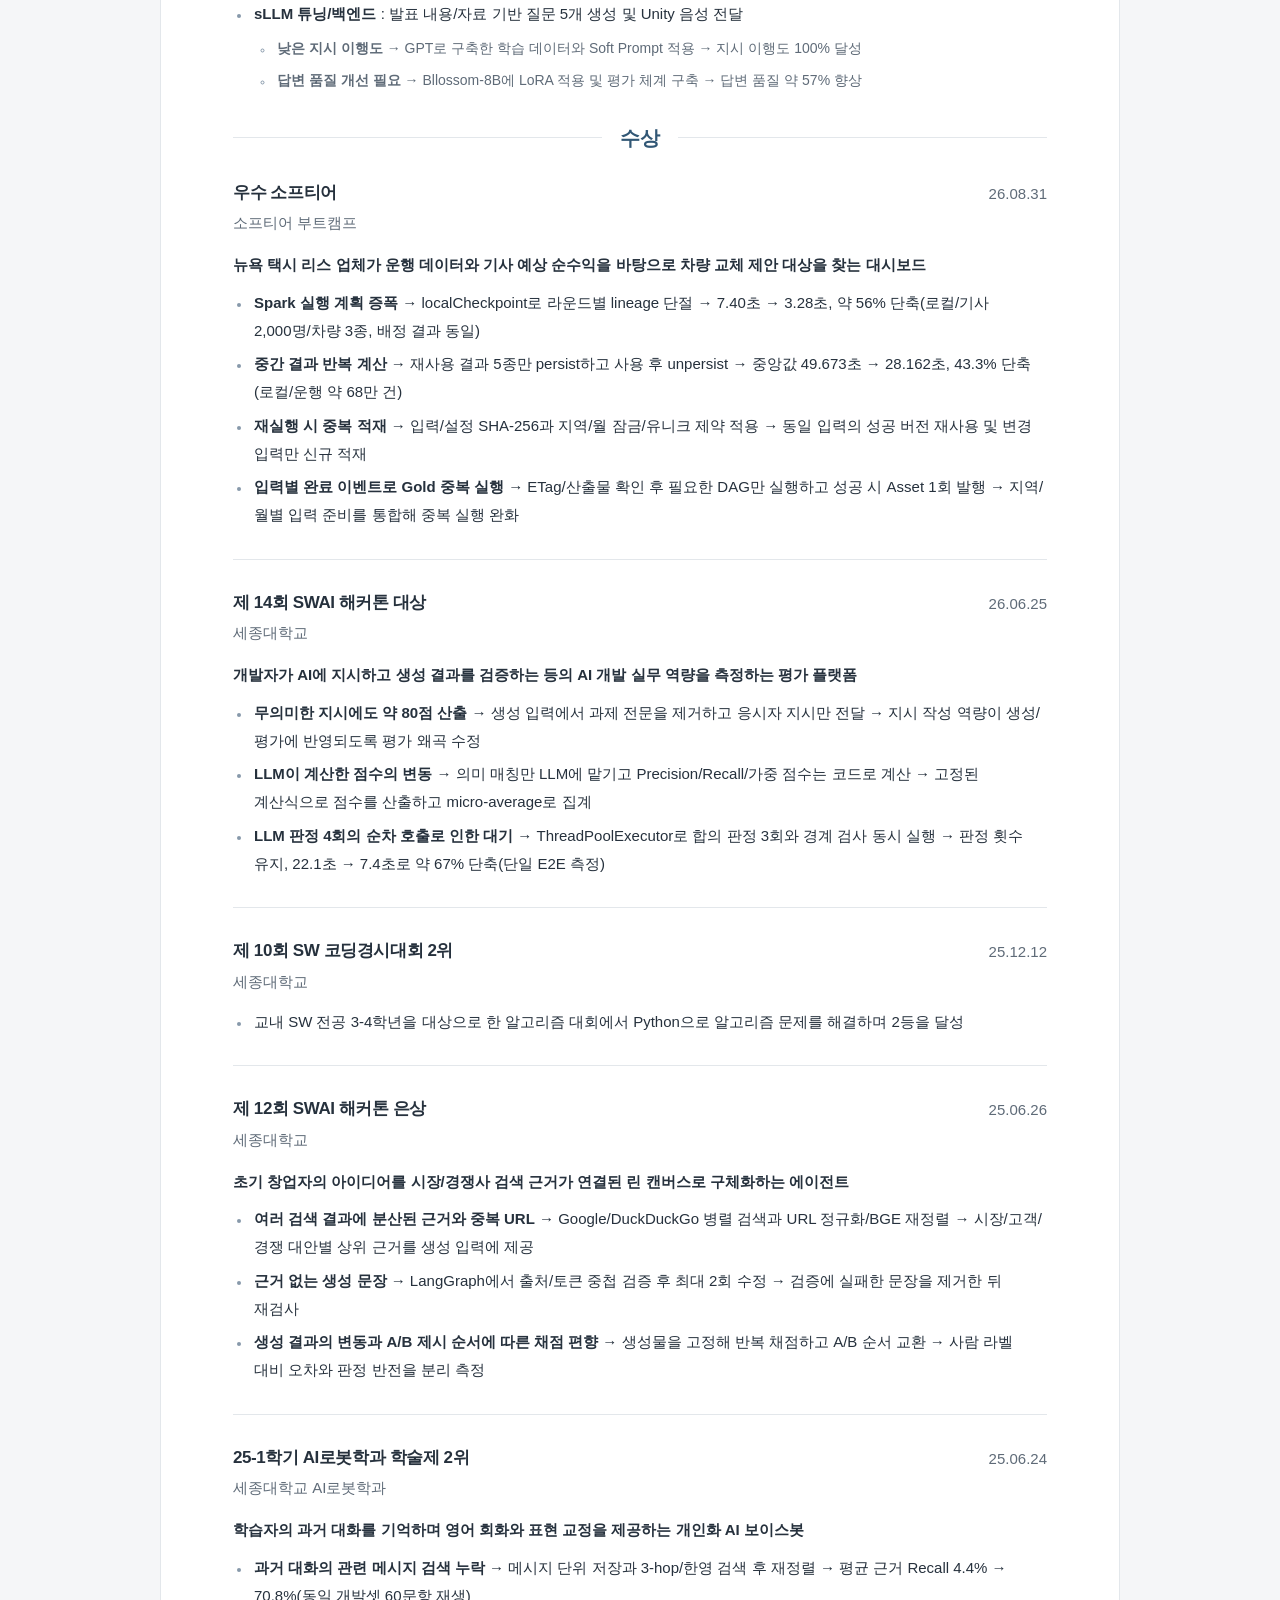
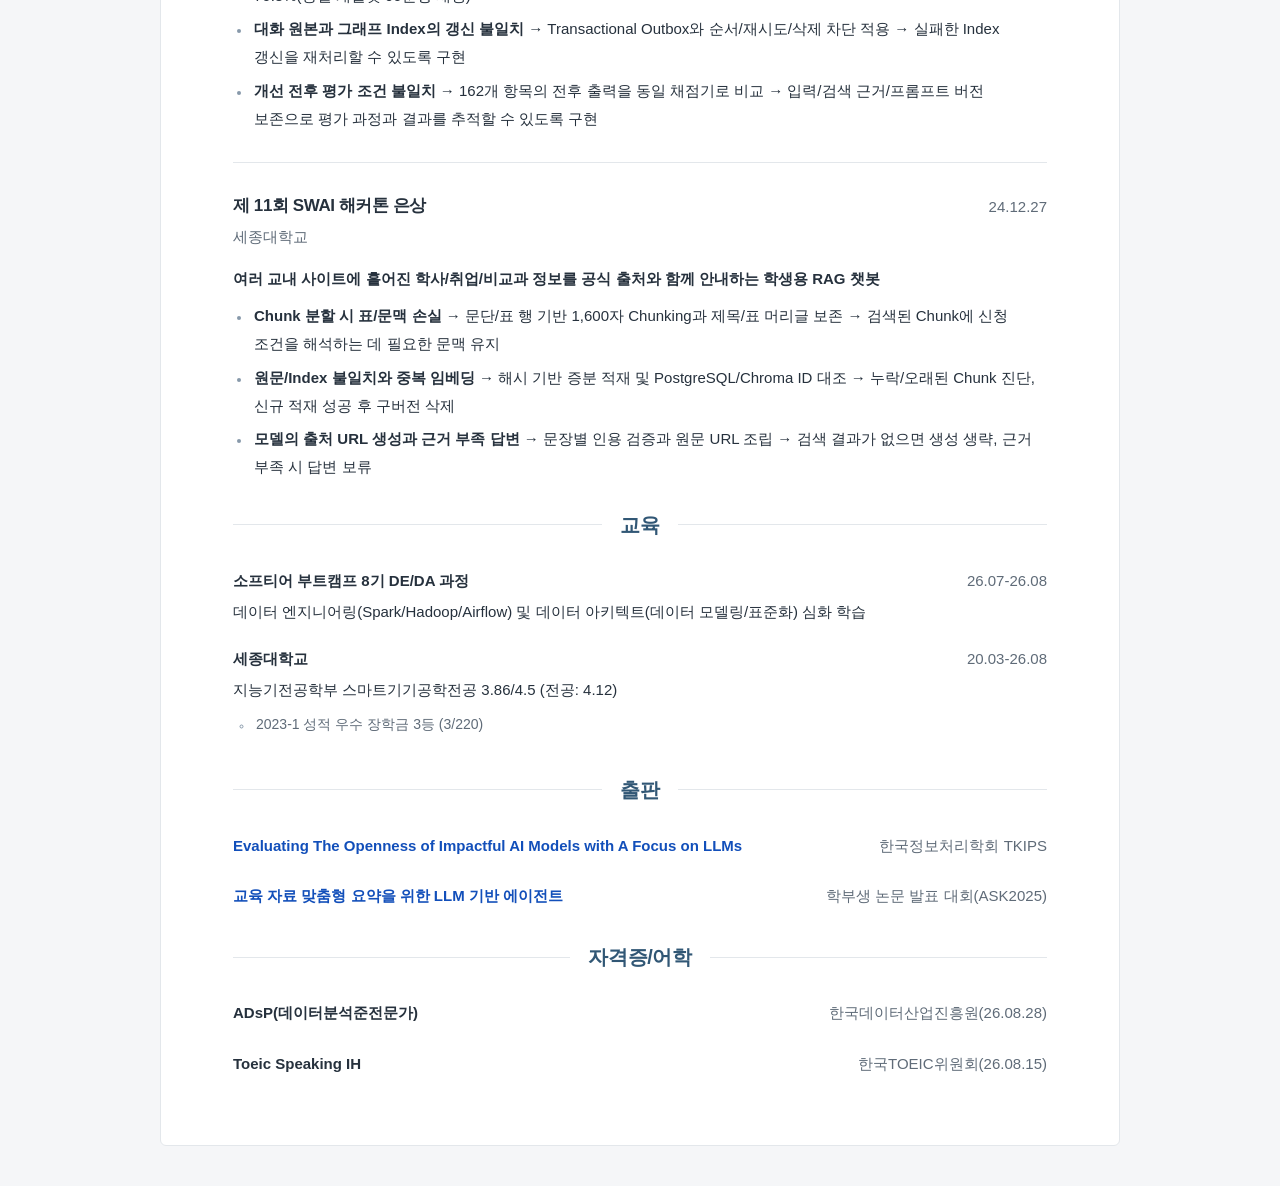
==== commit 62c9d5d0: "refactor(resume): 문제 행동 성과 구조 정리 및 표현 개선" ====
--- a/index.html
+++ b/index.html
@@ -44,34 +44,34 @@
           </header>
           <p><em>사내 보안 환경에 맞는 AI 서비스와 STAFF 부서 업무 자동화 프로그램을 개발했습니다.</em></p>
           <ul>
-            <li>SCM,구매,인재경영팀 등의 STAFF부서 업무 담당자와 미팅을 진행하며 아래의 흐름으로 업무 진행
-              <ul>
-                <li>개발 전 : 기존 암묵지 업무 프로세스 정리 -&gt; 메뉴얼화 -&gt; 요구사항 정리 -&gt; 유즈케이스 다이어그램 제작</li>
-                <li>개발 : 기능 단위의 이터레이션 개발을 통해 피드백을 받아 이를 점진적으로 반영하며 애자일하게 진행</li>
-              </ul>
-            </li>
-            <li><strong>회의 AI 비서</strong> : 그룹사 다국적 임원 회의를 위한 실시간 4개 국어 자막/회의록 생성 서비스
-              <ul>
-                <li>자막 지연과 전사 누락의 요구사항을 분리해, 실시간 자막은 bounded queue에서 오래된 음성 청크를 제거하고 회의록은 전체 음성 파일을 처리하도록 파이프라인 설계</li>
-                <li>외부 음성/LLM API 장애에 대비해 pyannote와 로컬 LLM으로 자동 전환하는 폴백 경로를 구성하고, 로컬 처리도 불가능한 경우 사용자에게 알리도록 구현</li>
-              </ul>
-            </li>
-            <li><strong>Orecast</strong> : 원자재 가격 수집부터 시차 분석/ML 예측까지 연결하는 구매 분석 대시보드
-              <ul>
-                <li>RPA 기반 수집을 Airflow 기반 Python 크롤링으로 전환하고, 4개 공개 소스의 품목/날짜/가격을 공통 레코드로 통합해 사이트별 파서와 적재 로직 분리</li>
-                <li>수집 서버와 로컬 DB의 가용성 차이에 대응해 Redis Streams로 수집/적재를 분리하고, DB commit 이후 ACK와 품목/날짜 기준 UPSERT를 적용해 중단 후 재처리 시 중복 적재 방지</li>
-              </ul>
-            </li>
-            <li><strong>SAP2BOM</strong> : SAP 생산 실적에서 관세 환급용 실질 BOM을 역산하는 업무 자동화 프로그램
-              <ul>
-                <li>제품/반제품의 다단계 의존성을 위상 정렬해 원재료 투입량을 순서대로 계산하고, 관세 환급용 소요량 산출 업무를 30인일 이상에서 7인일 이하로 단축</li>
-                <li>200개 이상 BOM 다운로드에서 Excel 실행/종료 대기를 병목으로 식별하고, 다운로드와 Excel 정리를 별도 스레드로 분리해 해당 작업의 실행 시간 약 82%, RAM 점유율 99% 이상 감소</li>
-              </ul>
-            </li>
-            <li><strong>직무전문성 평가 CBT</strong> : 사내 평가의 출제/응시/자동 채점과 역량 분석을 연결하는 웹 플랫폼
-              <ul>
-                <li>답안 전체를 재집계하던 분석 ETL을 소스별 watermark/유니크 제약 기반 증분/멱등 적재로 전환하고 영향 사용자/태그만 재계산해, 개발 PC의 합성 데이터 약 2만 팩트 기준 처리 시간을 11,174ms에서 55.2ms로 단축(약 202배)</li>
-                <li>모범 답안/루브릭 기반 서술형 LLM 채점을 제출 트랜잭션 이후의 RQ 작업으로 분리해 모델 응답 대기가 답안 저장을 지연시키지 않도록 하고, 채점 대기/완료/실패 상태와 총점 갱신 구현</li>
+            <li>SCM/구매/인재경영팀 등 STAFF 부서 담당자와 협의하며 아래 절차로 업무 진행
+              <ul>
+                <li>개발 전 : 암묵지로 남아 있던 업무 절차 정리 -&gt; 매뉴얼 작성 -&gt; 요구사항 정의 -&gt; 유스케이스 다이어그램 작성</li>
+                <li>개발 : 기능 단위로 구현/피드백을 반복하며 요구사항을 점진적으로 반영</li>
+              </ul>
+            </li>
+            <li><strong>회의 AI 비서</strong> : 다국적 임원 회의용 4개 국어 자막/회의록 서비스
+              <ul>
+                <li><strong>자막 지연/전사 누락</strong> → 자막은 bounded queue, 전사는 전체 음성 처리로 분리 → 자막 지연과 회의 기록 누락에 각각 대응</li>
+                <li><strong>외부 API 장애</strong> → pyannote/로컬 LLM 자동 폴백 도입 → 로컬 모델로 대체 처리하고 처리 불가 시 사용자 알림</li>
+              </ul>
+            </li>
+            <li><strong>Orecast</strong> : 구매 담당자를 위한 원자재 가격 분석/예측 대시보드
+              <ul>
+                <li><strong>소스별로 분리된 RPA 수집</strong> → Airflow/Python으로 4개 소스 수집 자동화 → 품목/날짜/가격 공통 형식으로 적재 경로 통합</li>
+                <li><strong>로컬 DB 중단/재처리 중복</strong> → Redis Streams 버퍼링과 commit 후 ACK/UPSERT 적용 → 중단 후 재처리 및 중복 가격 행 방지</li>
+              </ul>
+            </li>
+            <li><strong>SAP2BOM</strong> : SAP 생산 실적 기반 관세 환급용 BOM 역산 도구
+              <ul>
+                <li><strong>복잡한 제품/반제품 의존성</strong> → 위상 정렬 기반 투입량 계산 자동화 → 소요량 산출 업무 30Days/Man 이상 → 7Days/Man 이하</li>
+                <li><strong>200개 이상 BOM의 Excel 대기 병목</strong> → 다운로드/프로세스 정리 스레드 분리 → 해당 작업 시간 약 82%, RAM 점유율 99% 이상 감소</li>
+              </ul>
+            </li>
+            <li><strong>직무전문성 평가 CBT</strong> : 사내 직무 평가/자동 채점/역량 분석 플랫폼
+              <ul>
+                <li><strong>답안 전체 재집계 비용</strong> → watermark/유니크 제약 기반 증분 ETL 적용 → 11,174ms → 55.2ms, 약 202배 단축(개발 PC/합성 약 2만 팩트)</li>
+                <li><strong>LLM 응답 대기로 제출 지연</strong> → 루브릭 기반 채점을 제출 후 RQ 작업으로 분리 → 답안을 먼저 저장하고 채점 대기/완료/실패 상태를 별도 관리</li>
               </ul>
             </li>
           </ul>
@@ -90,37 +90,25 @@
             <em>연구자의 입장에서 가설을 세우고 검증하는 방식의 업무 방식으로 문제를 해결했습니다.</em>
           </p>
           <ul>
-            <li>단일 이미지 기반 3D Object 생성 모델 개발</li>
-            <ul>
-              <li>단일 인물 이미지를 입력하면, 움직일 수 있는 3D Object로 변환하는 파이프라인 개발</li>
-              <li>One-2-3-45 모델의 방위각 알고리즘을 개량하여 SSIM 수치를 14% 개선 (0.65 -> 0.74)</li>
-              <ul>
-                <li>전면과 후면 이미지 생성 비율이 2:1(총 12장)이기에 후면 예측 성능이 떨어지고, 전후면 이미지 생성 개수를 늘리고 1:1로 비율을 맞춰주면 예측 성능이 올라갈 것이라는 가설 세워 문제 해결</li>
-              </ul>
-              <li>Mediapipe Body Estimation과 bpy 모듈을 함께 사용하여 인물의 관절 좌표를 찾고, Mesh와 Bone을 연결하는 Auto Rigging Algorithm 개발</li>
-            </ul>
-            <li>경도 인지 장애 환자 진단 모델 개발</li>
-            <ul>
-              <li>VR 게임 플레이 데이터를 기반으로 경도 인지 장애 여부를 진단하는 모델</li>
-              <li>환자와 정상인의 게임 플레이 영상을 직접 확인하며 환자와 정상인의 차이를 확인하고 가설 확립 -> 데이터 EDA를 통해 가설 검증</li>
-              <li>검증된 가설을 기반으로 데이터 정제/가공/증강, 모델 선택 진행</li>
-              <ul>
-                <li>데이터 정제 : 환자가 3회 이상 반복 시행하며 디지털 치료제의 성능으로 정상인의 데이터 분포와 가까워짐을 발견 -> 반복 시행 3회 이후의 환자 데이터 삭제</li>
-                <li>데이터 증강 : 데이터를 정제하는 과정에서 전반적인 데이터의 양이 약 200-300건으로 부족해짐 -> 가설을 통해 검증한 게임의 반복적 패턴을 이용하여 Sliding Window 증강 적용, 약 3배 증가</li>
-                <li>데이터 가공 : 가설 검증 과정에서 발견한 주요 차이점(Z축 가속도 등)을 신규 피처로 만들어 도입</li>
-                <li>모델 선택 : 특정 구간이 아닌 시계열 전체와 모든 피처간의 관계를 고려해야 함을 파악 -> Transformer Encoder 기반의 분류 모델로 모델 선정</li>
-              </ul>
-            </ul>
-            <li>sLLM 파인 튜닝 및 백엔드 개발</li>
-            <ul>
-              <li>플레이어의 발표 내용과 발표 자료를 기반으로 고품질 질문 5개를 생성하여 Unity 게임으로 음성 파일을 전달해주는 LLM 백엔드 개발</li>
-              <li>sLLM(<a href="https://huggingface.co/MLP-KTLim/llama-3-Korean-Bllossom-8B">Bllossom-8B</a>) 성능 향상을 위해 두 가지 PEFT 기법 조합 적용(GPT를 이용하여 직접 학습용 데이터셋 구축)</li>
-              <ul>
-                <li>Soft Prompt : sLLM의 지시 이행도가 낮은 문제를 해결하기 위해 도입(지시 이행도 100% 달성)</li>
-                <li>LoRA : sLLM의 답변 품질을 높이기 위해 도입(답변 품질 약 57% 향상)</li>
-              </ul>
-              <li>지시 이행도와 답변 품질을 평가하기 위한 LLM 성능 평가 체계 구축</li>
-            </ul>
+            <li><strong>단일 이미지 기반 3D 생성</strong> : 인물 사진을 움직일 수 있는 3D 오브젝트로 변환
+              <ul>
+                <li><strong>후면 이미지 예측 저하</strong> → 전후면 생성 비율을 2:1 → 1:1로 조정 → SSIM 0.65 → 0.74, 약 14% 개선</li>
+                <li><strong>인물 관절/Mesh 연결</strong> → MediaPipe 관절 추정과 bpy 연동 → 자동 Rigging 파이프라인 구현</li>
+              </ul>
+            </li>
+            <li><strong>경도 인지 장애 진단</strong> : VR 게임 시계열 기반 분류 모델
+              <ul>
+                <li><strong>반복 치료 후 환자/정상 데이터 분포가 유사해짐</strong> → 영상 관찰/EDA로 확인 후 3회 이후 환자 데이터 제외 → 학습 데이터 정제</li>
+                <li><strong>정제 후 데이터가 200~300건으로 감소</strong> → 반복 패턴 기반 Sliding Window 증강 → 데이터 약 3배 확대</li>
+                <li><strong>시점/피처 간 관계를 함께 반영해야 하는 문제</strong> → Z축 가속도 등 피처 추가와 Transformer Encoder 적용 → 전체 시계열을 입력으로 사용하는 분류 모델 구현</li>
+              </ul>
+            </li>
+            <li><strong>sLLM 튜닝/백엔드</strong> : 발표 내용/자료 기반 질문 5개 생성 및 Unity 음성 전달
+              <ul>
+                <li><strong>낮은 지시 이행도</strong> → GPT로 구축한 학습 데이터와 Soft Prompt 적용 → 지시 이행도 100% 달성</li>
+                <li><strong>답변 품질 개선 필요</strong> → Bllossom-8B에 LoRA 적용 및 평가 체계 구축 → 답변 품질 약 57% 향상</li>
+              </ul>
+            </li>
           </ul>
         </article>
       </section>
@@ -139,10 +127,10 @@
           </header>
           <p><strong>뉴욕 택시 리스 업체가 운행 데이터와 기사 예상 순수익을 바탕으로 차량 교체 제안 대상을 찾는 대시보드</strong></p>
           <ul>
-            <li>반복 배정 라운드마다 Spark 실행 계획이 증폭되는 병목을 찾아 localCheckpoint로 이전 계산 계보를 단절하고, 기사 2,000명/차량 3종의 로컬 비교에서 동일 배정 결과를 유지하며 실행 시간을 7.40초에서 3.28초로 약 56% 단축</li>
-            <li>여러 단계에서 재사용하는 운행 결합/기사별 집계/추천 후보 등 중간 결과 5종만 선택적으로 persist하고 사용 종료 후 unpersist해 재계산과 메모리 점유를 관리하며, 운행 약 68만 건의 로컬 비교에서 계산 구간 중앙값을 49.673초에서 28.162초로 43.3% 단축</li>
-            <li>입력 파일 내용과 추천 설정을 SHA-256으로 식별하고 지역/월 단위 트랜잭션 잠금과 유니크 제약을 결합해, 동일 입력은 기존 성공 버전을 재사용하고 변경 입력만 새 버전으로 적재하는 멱등성 구현</li>
-            <li>ETag/Last-Modified와 내부 산출물 존재 여부로 변경되거나 누락된 입력만 재처리하고, 선택한 하위 DAG가 모두 성공한 뒤 지역/월별 준비 완료 Asset을 1회 발행하도록 Airflow를 설계해 입력별 완료 이벤트로 발생하던 Gold 중복 실행을 줄이고 동일 파티션의 입력이 준비된 후 계산하도록 개선</li>
+            <li><strong>Spark 실행 계획 증폭</strong> → localCheckpoint로 라운드별 lineage 단절 → 7.40초 → 3.28초, 약 56% 단축(로컬/기사 2,000명/차량 3종, 배정 결과 동일)</li>
+            <li><strong>중간 결과 반복 계산</strong> → 재사용 결과 5종만 persist하고 사용 후 unpersist → 중앙값 49.673초 → 28.162초, 43.3% 단축(로컬/운행 약 68만 건)</li>
+            <li><strong>재실행 시 중복 적재</strong> → 입력/설정 SHA-256과 지역/월 잠금/유니크 제약 적용 → 동일 입력의 성공 버전 재사용 및 변경 입력만 신규 적재</li>
+            <li><strong>입력별 완료 이벤트로 Gold 중복 실행</strong> → ETag/산출물 확인 후 필요한 DAG만 실행하고 성공 시 Asset 1회 발행 → 지역/월별 입력 준비를 통합해 중복 실행 완화</li>
           </ul>
         </article>
         <article class="항목">
@@ -157,9 +145,9 @@
           </header>
           <p><strong>개발자가 AI에 지시하고 생성 결과를 검증하는 등의 AI 개발 실무 역량을 측정하는 평가 플랫폼</strong></p>
           <ul>
-            <li>무의미한 지시에도 생성 모델이 과제 전문을 참고해 약 80점을 받는 평가 왜곡을 발견하고, 생성 모델에는 응시자 지시만 전달하고 채점기에는 과제 요구사항을 유지하도록 입력을 분리해 지시 작성 역량이 생성 결과와 평가에 반영되도록 수정</li>
-            <li>LLM 채점의 수치 계산 변동성을 줄이기 위해 자연어 검증 항목과 정답 항목의 의미 매칭만 모델에 맡기고, Precision/Recall과 심각도 가중 점수는 코드로 계산하며 문제 간 점수는 원시 건수 기반 micro-average로 집계하도록 구현</li>
-            <li>컨텍스트 평가에서 커버리지 합의 판정 3회와 경계 검사를 순차 호출하던 병목을 찾아, ThreadPoolExecutor로 판정 3회를 병렬화하고 경계 검사도 동시 실행해 판정 횟수를 유지하면서 단일 E2E 측정 시간을 22.1초에서 7.4초로 약 67% 단축</li>
+            <li><strong>무의미한 지시에도 약 80점 산출</strong> → 생성 입력에서 과제 전문을 제거하고 응시자 지시만 전달 → 지시 작성 역량이 생성/평가에 반영되도록 평가 왜곡 수정</li>
+            <li><strong>LLM이 계산한 점수의 변동</strong> → 의미 매칭만 LLM에 맡기고 Precision/Recall/가중 점수는 코드로 계산 → 고정된 계산식으로 점수를 산출하고 micro-average로 집계</li>
+            <li><strong>LLM 판정 4회의 순차 호출로 인한 대기</strong> → ThreadPoolExecutor로 합의 판정 3회와 경계 검사 동시 실행 → 판정 횟수 유지, 22.1초 → 7.4초로 약 67% 단축(단일 E2E 측정)</li>
           </ul>
         </article>
         <article class="항목">
@@ -173,7 +161,7 @@
             </p>
           </header>
           <ul>
-            <li>교내 SW 전공 3-4학년을 대상으로한 알고리즘 대회에서 Python으로 알고리즘 문제를 해결하며 2등을 달성</li>
+            <li>교내 SW 전공 3-4학년을 대상으로 한 알고리즘 대회에서 Python으로 알고리즘 문제를 해결하며 2등을 달성</li>
           </ul>
         </article>
         <article class="항목">
@@ -188,9 +176,9 @@
           </header>
           <p><strong>초기 창업자의 아이디어를 시장/경쟁사 검색 근거가 연결된 린 캔버스로 구체화하는 에이전트</strong></p>
           <ul>
-            <li>시장 규모/고객 문제/경쟁 대안으로 질의를 분해해 Google과 DuckDuckGo를 병렬 검색하고, URL 정규화로 중복을 제거한 뒤 BGE Cross-Encoder로 검색 제목/스니펫을 재정렬해 상위 근거를 생성 입력에 제공</li>
-            <li>린 캔버스 문장을 사실과 가설로 구분하고 출처 존재/검색 스니펫과의 토큰 중첩을 검증하는 LangGraph 흐름을 구현해, 검증 실패 문장은 최대 2회 수정하고 미통과 문장은 제거 후 재검사</li>
-            <li>생성 변동과 채점 변동을 분리하기 위해 생성물을 고정해 반복 채점하고 사람 라벨 대비 오차를 측정하며, A/B 순서를 바꾼 판정의 승자가 달라지면 무승부와 위치 비일관성으로 기록</li>
+            <li><strong>여러 검색 결과에 분산된 근거와 중복 URL</strong> → Google/DuckDuckGo 병렬 검색과 URL 정규화/BGE 재정렬 → 시장/고객/경쟁 대안별 상위 근거를 생성 입력에 제공</li>
+            <li><strong>근거 없는 생성 문장</strong> → LangGraph에서 출처/토큰 중첩 검증 후 최대 2회 수정 → 검증에 실패한 문장을 제거한 뒤 재검사</li>
+            <li><strong>생성 결과의 변동과 A/B 제시 순서에 따른 채점 편향</strong> → 생성물을 고정해 반복 채점하고 A/B 순서 교환 → 사람 라벨 대비 오차와 판정 반전을 분리 측정</li>
           </ul>
         </article>
         <article class="항목">
@@ -205,9 +193,9 @@
           </header>
           <p><strong>학습자의 과거 대화를 기억하며 영어 회화와 표현 교정을 제공하는 개인화 AI 보이스봇</strong></p>
           <ul>
-            <li>대화를 메시지 단위로 저장하고 최대 3-hop 관계 탐색/한영 원문 검색 후 관련도/경로 길이/최신성으로 재정렬해, 동일 개발셋 60문항 재생에서 평균 근거 Recall을 4.4%에서 70.8%로 개선</li>
-            <li>대화 원본과 그래프 색인 작업을 같은 PostgreSQL 트랜잭션에 기록하는 Transactional Outbox를 구현하고, 대화별 순서/재시도/중복 방지와 삭제 차단을 적용해 부분 반영 후 재처리 경로 구성</li>
-            <li>기억 검색/기억 날조/여러 턴 대화/표현 교정을 162개 평가 항목으로 구성하고, 개선 전후 각 162개 출력을 동일 채점기로 비교하며 실제 모델 입력/검색 근거/프롬프트 버전을 보존하는 평가 실행기 구현</li>
+            <li><strong>과거 대화의 관련 메시지 검색 누락</strong> → 메시지 단위 저장과 3-hop/한영 검색 후 재정렬 → 평균 근거 Recall 4.4% → 70.8%(동일 개발셋 60문항 재생)</li>
+            <li><strong>대화 원본과 그래프 Index의 갱신 불일치</strong> → Transactional Outbox와 순서/재시도/삭제 차단 적용 → 실패한 Index 갱신을 재처리할 수 있도록 구현</li>
+            <li><strong>개선 전후 평가 조건 불일치</strong> → 162개 항목의 전후 출력을 동일 채점기로 비교 → 입력/검색 근거/프롬프트 버전 보존으로 평가 과정과 결과를 추적할 수 있도록 구현</li>
           </ul>
         </article>
         <article class="항목">
@@ -222,9 +210,9 @@
           </header>
           <p><strong>여러 교내 사이트에 흩어진 학사/취업/비교과 정보를 공식 출처와 함께 안내하는 학생용 RAG 챗봇</strong></p>
           <ul>
-            <li>공지 본문의 문단/표 행 구조를 보존하며 최대 1,600자 단위로 청킹하고, 표 머리글/병합 셀 문맥/제목/작성일을 각 청크에 포함해 분리 검색에서도 신청 조건을 해석할 수 있도록 구성</li>
-            <li>문서 메타데이터/청크 구성의 해시와 순번으로 청크를 식별해 누락분만 증분 임베딩하고 신규 적재 성공 후 구버전을 삭제하며, PostgreSQL 원문과 Chroma 색인을 대조해 누락/오래된 청크 진단</li>
-            <li>생성 모델은 문장과 출처 번호만 반환하도록 하고 실제 URL은 검색 원문에서 조립해 출처 조작 경로를 차단하며, 문장별 인용을 검증하고 검색 결과가 없거나 근거가 부족하면 생성 생략/답변 보류</li>
+            <li><strong>Chunk 분할 시 표/문맥 손실</strong> → 문단/표 행 기반 1,600자 Chunking과 제목/표 머리글 보존 → 검색된 Chunk에 신청 조건을 해석하는 데 필요한 문맥 유지</li>
+            <li><strong>원문/Index 불일치와 중복 임베딩</strong> → 해시 기반 증분 적재 및 PostgreSQL/Chroma ID 대조 → 누락/오래된 Chunk 진단, 신규 적재 성공 후 구버전 삭제</li>
+            <li><strong>모델의 출처 URL 생성과 근거 부족 답변</strong> → 문장별 인용 검증과 원문 URL 조립 → 검색 결과가 없으면 생성 생략, 근거 부족 시 답변 보류</li>
           </ul>
         </article>
       </section>
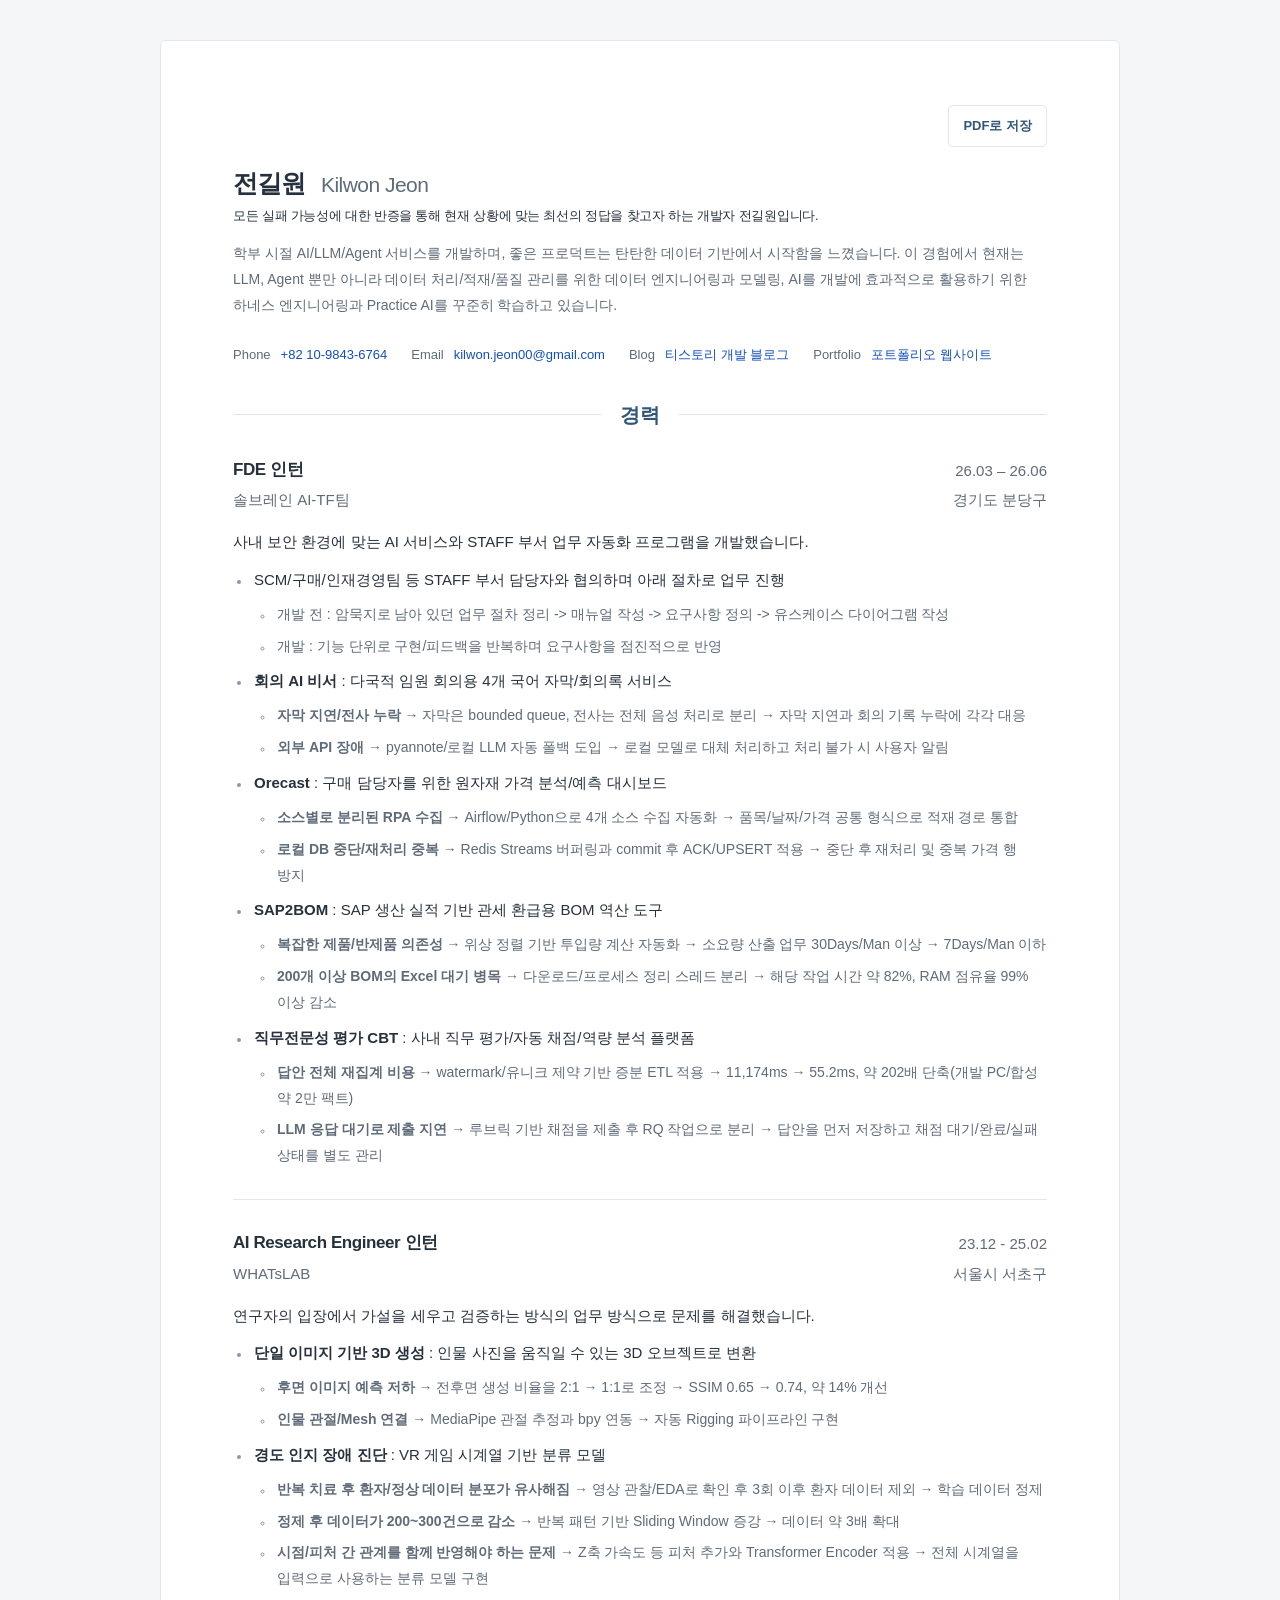
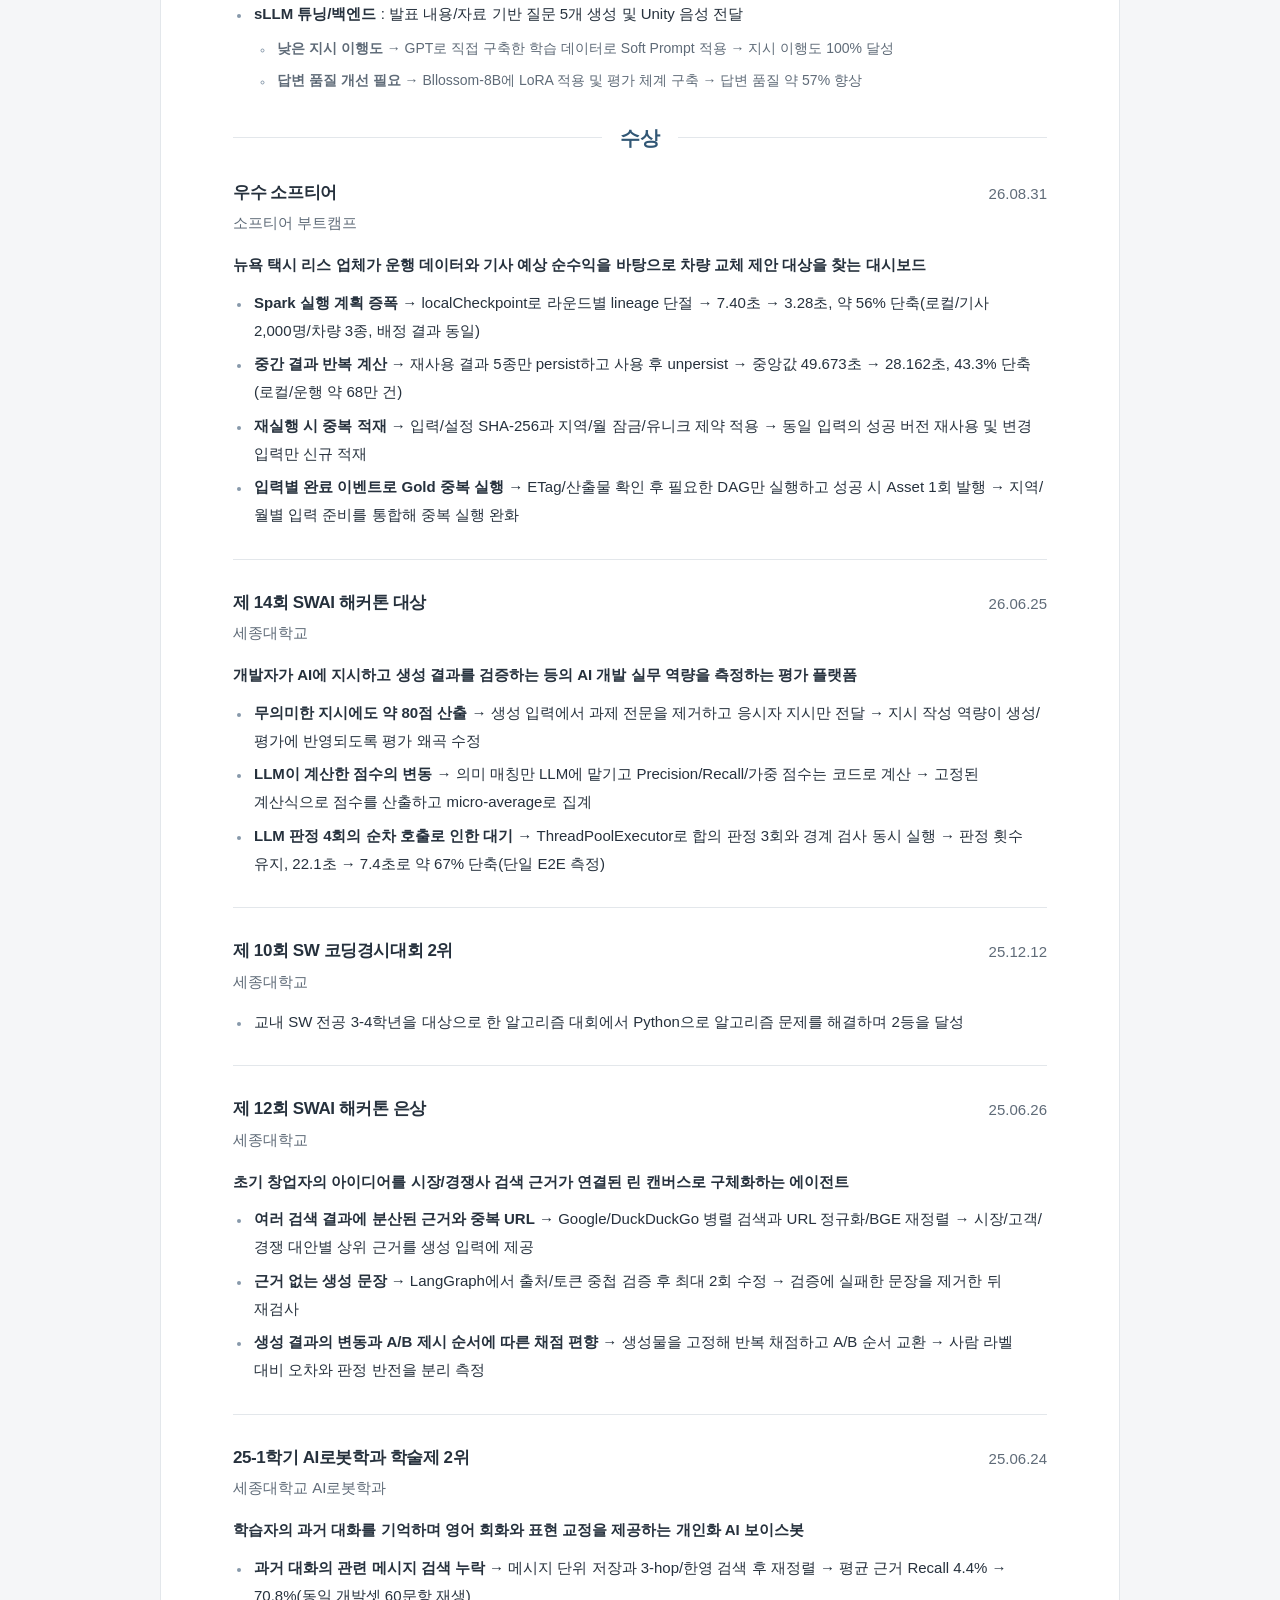
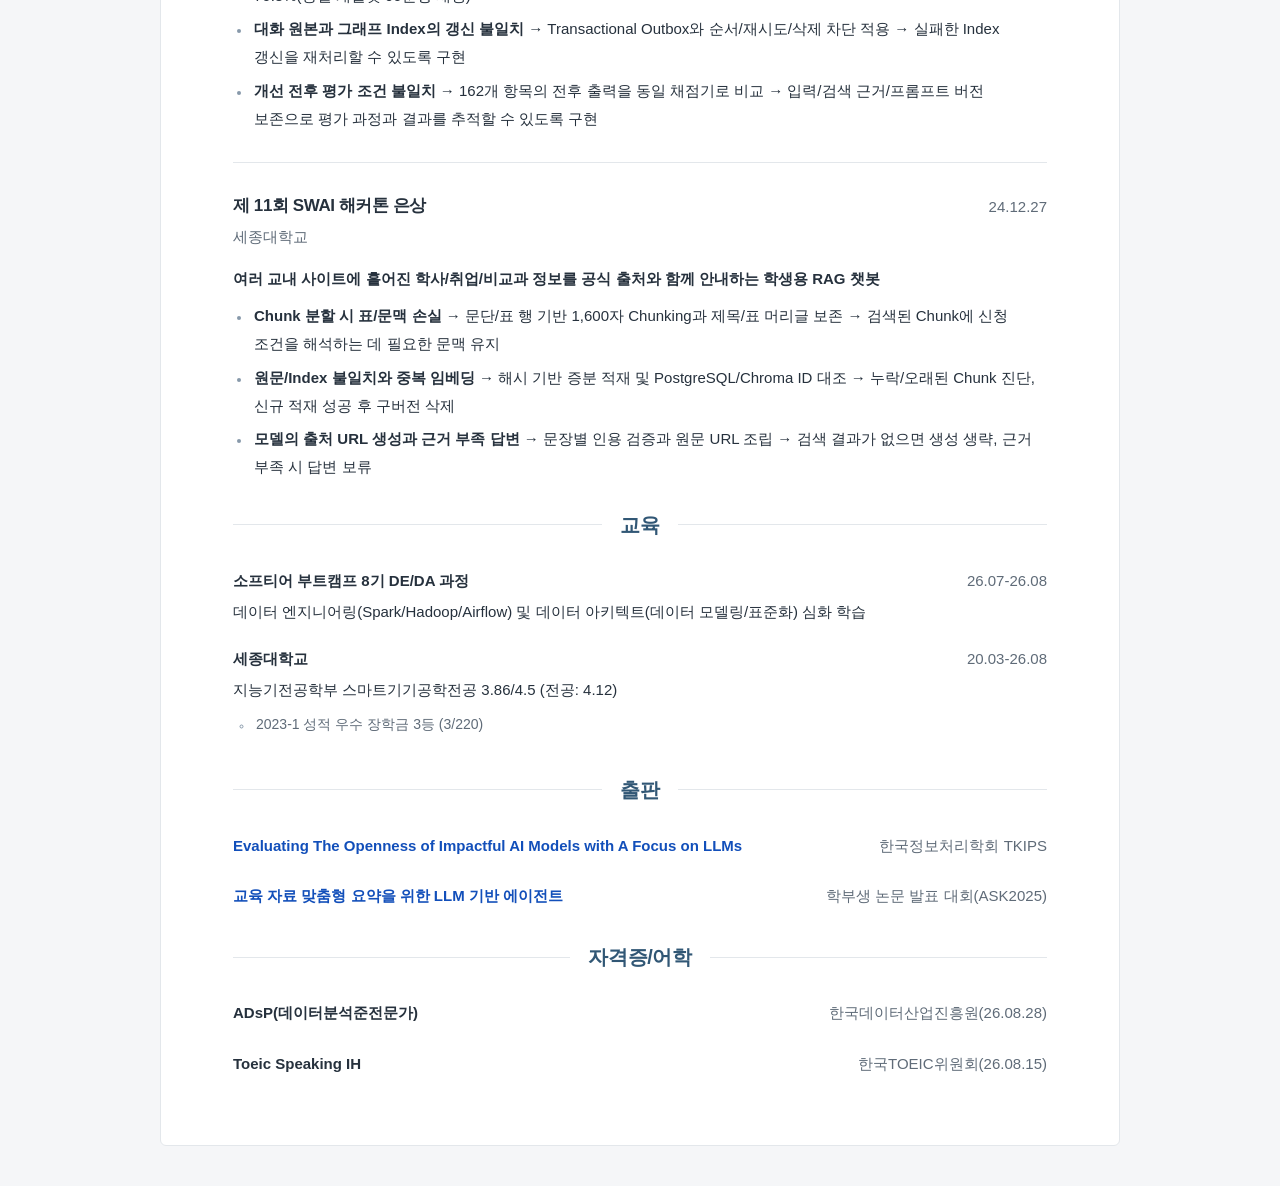
==== commit 7b1a4548: "fix(resume): 오타 수정" ====
--- a/index.html
+++ b/index.html
@@ -105,7 +105,7 @@
             </li>
             <li><strong>sLLM 튜닝/백엔드</strong> : 발표 내용/자료 기반 질문 5개 생성 및 Unity 음성 전달
               <ul>
-                <li><strong>낮은 지시 이행도</strong> → GPT로 구축한 학습 데이터와 Soft Prompt 적용 → 지시 이행도 100% 달성</li>
+                <li><strong>낮은 지시 이행도</strong> → GPT로 직접 구축한 학습 데이터로 Soft Prompt 적용 → 지시 이행도 100% 달성</li>
                 <li><strong>답변 품질 개선 필요</strong> → Bllossom-8B에 LoRA 적용 및 평가 체계 구축 → 답변 품질 약 57% 향상</li>
               </ul>
             </li>
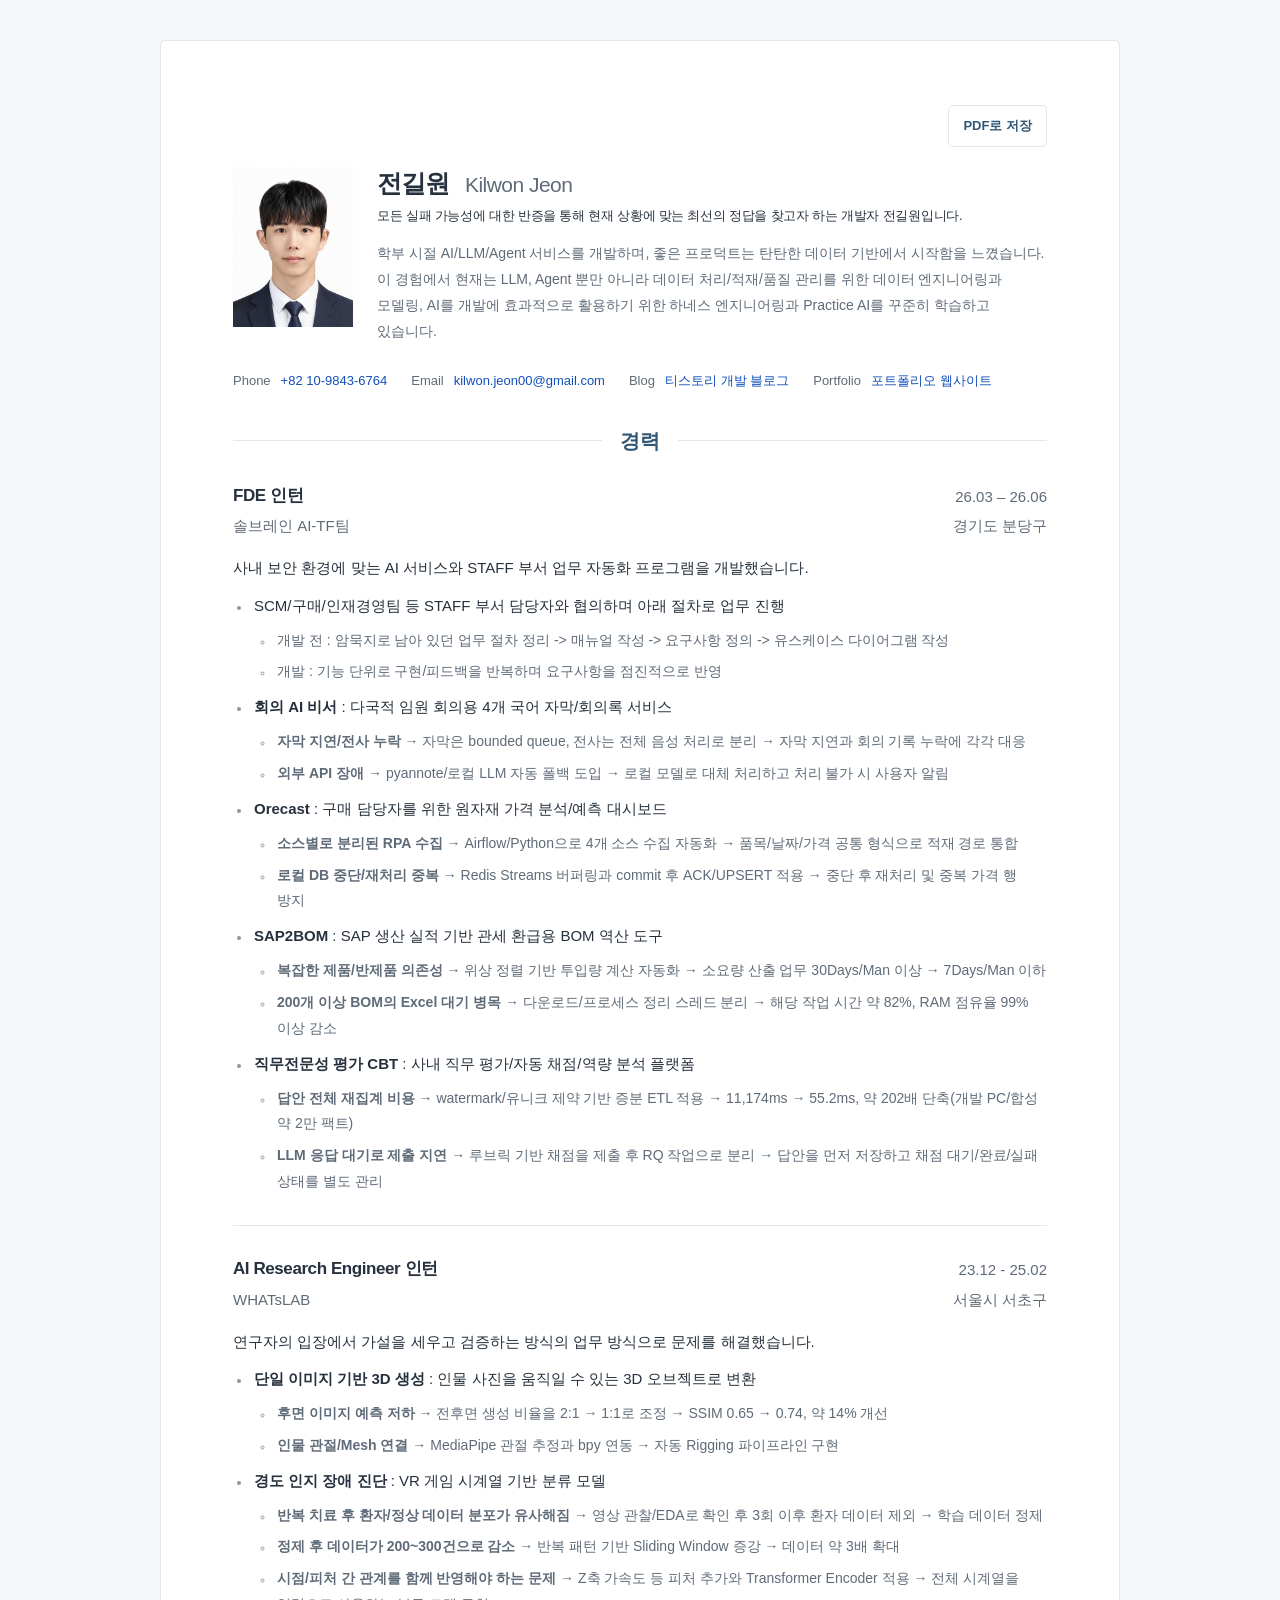
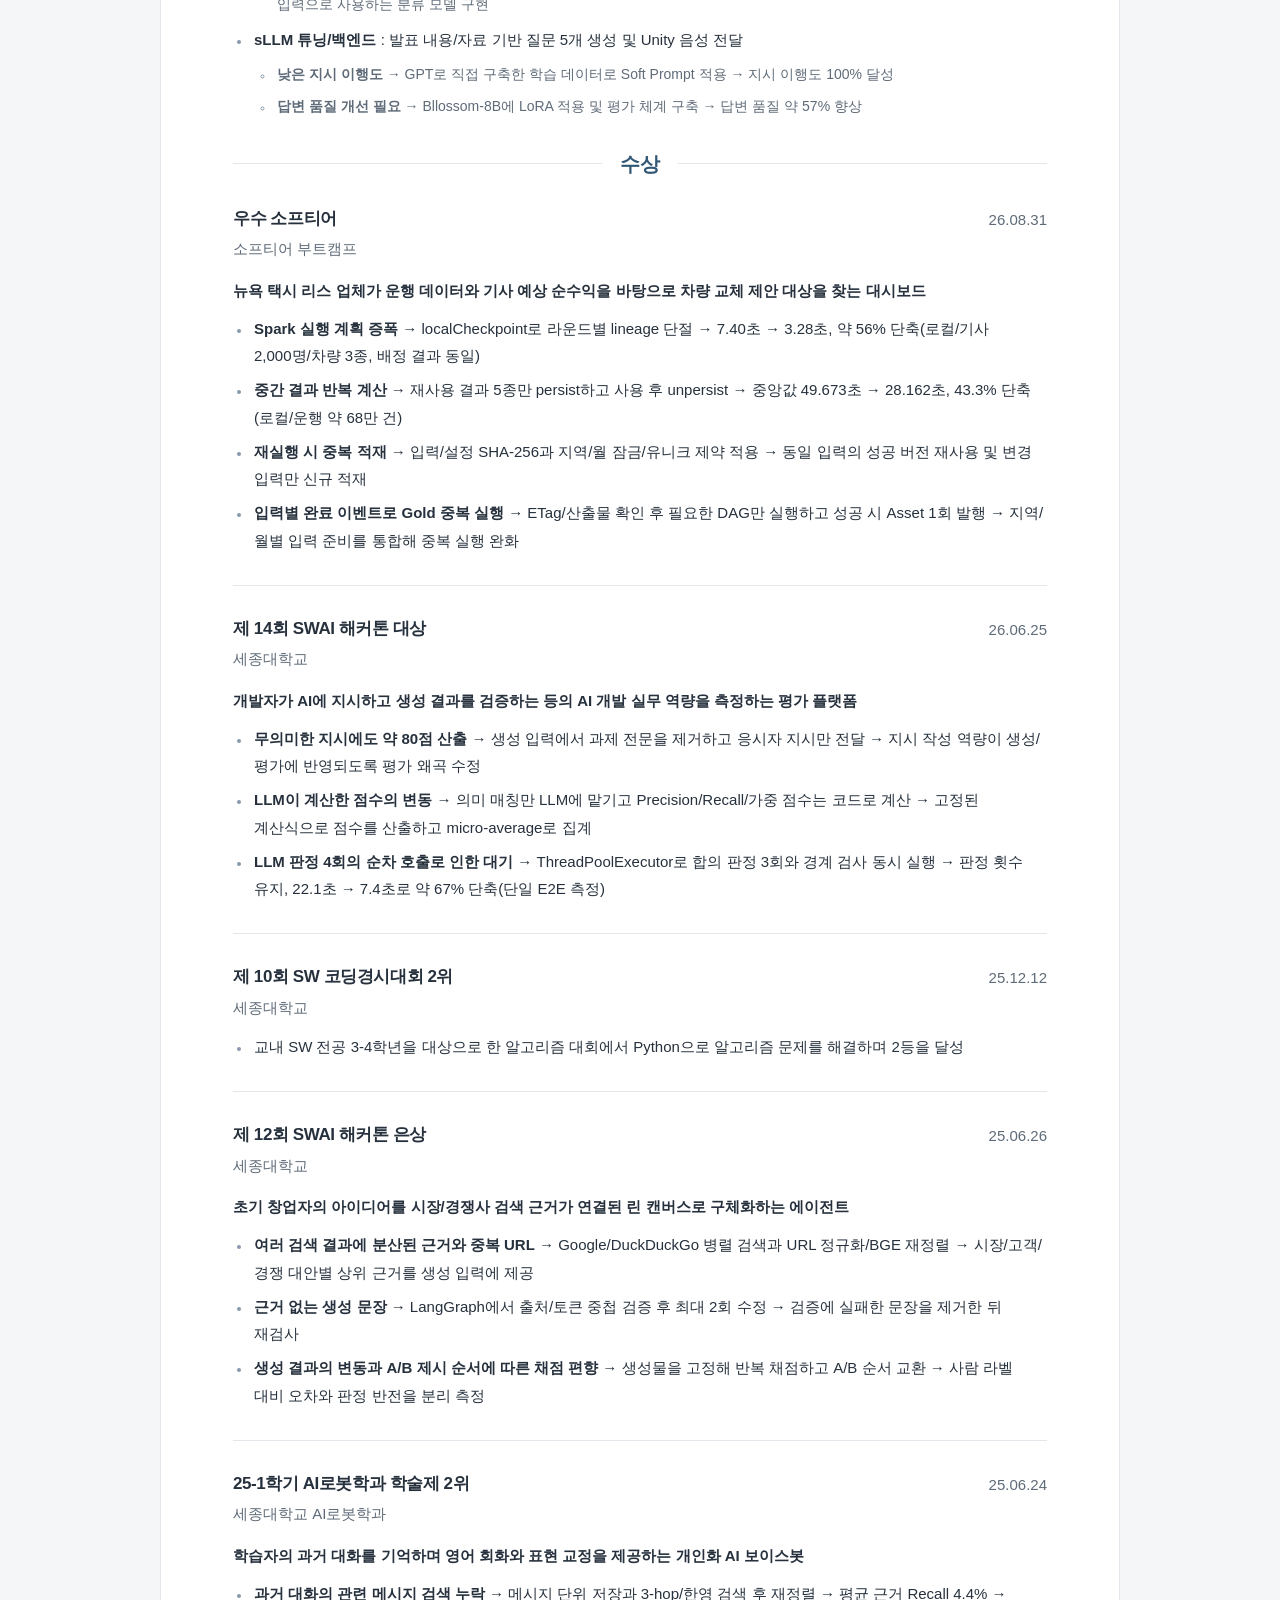
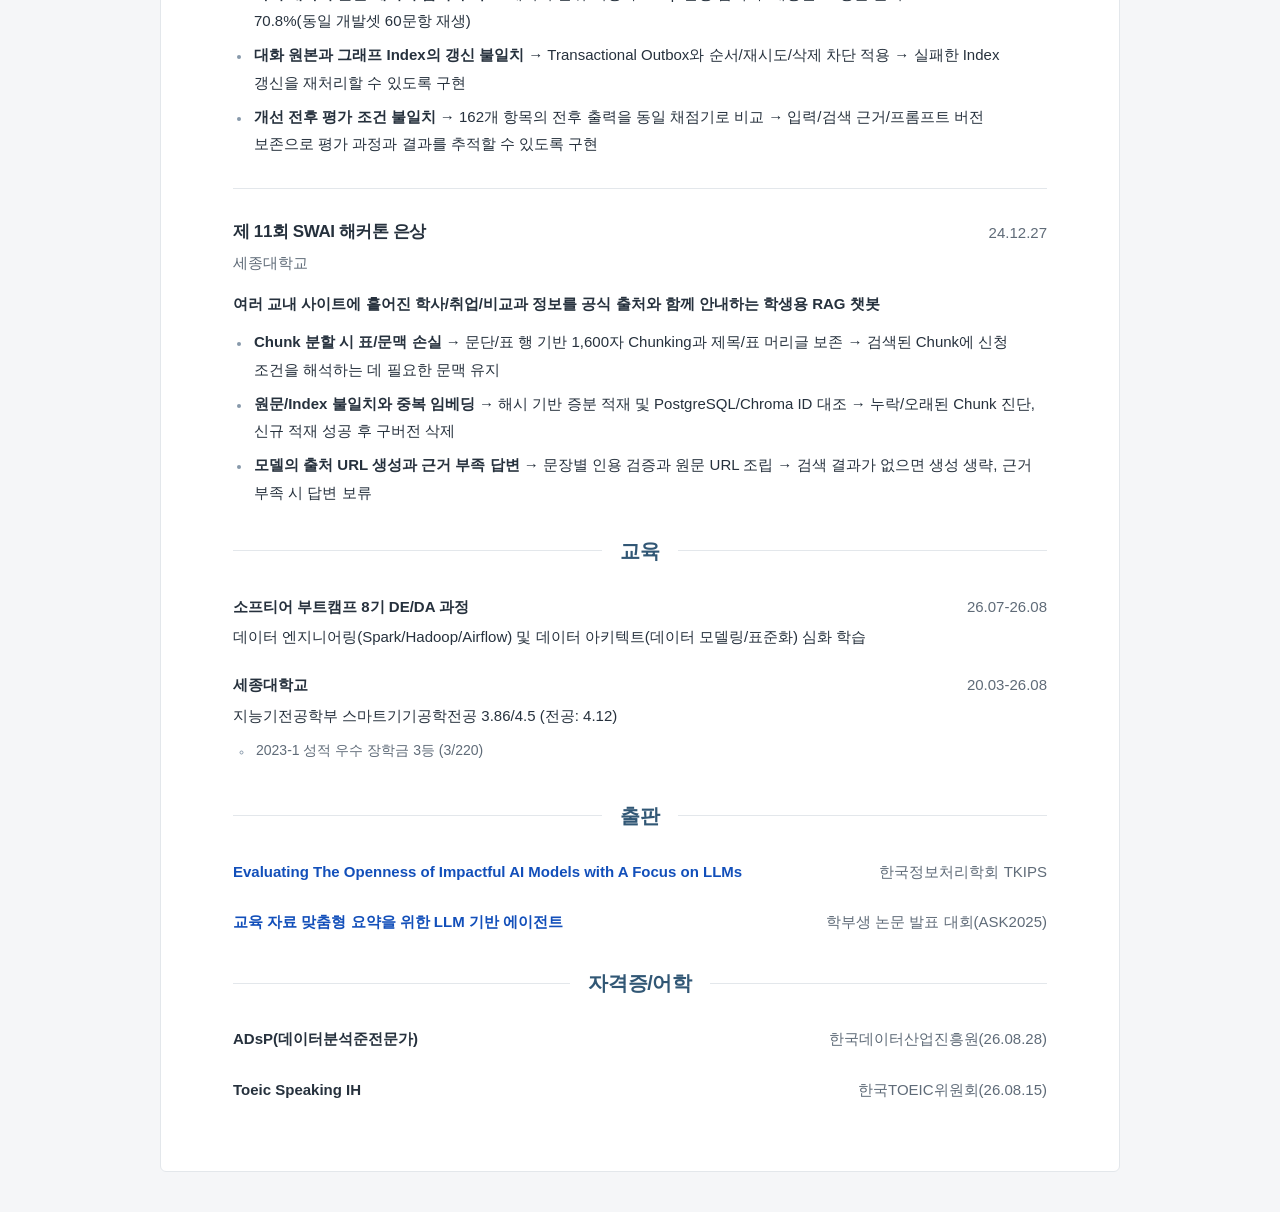
==== commit 473de1bc: "style(resume): 프로필 사진과 소개 배치 추가" ====
--- a/index.html
+++ b/index.html
@@ -16,15 +16,14 @@
         <button type="button" class="PDF-버튼" onclick="window.print()">PDF로 저장</button>
       </div>
       <header class="이력서-헤더">
-        <div>
-          <h1>전길원 <span lang="en">Kilwon Jeon</span></h1>
-          <p class="소개-문구">
-          모든 실패 가능성에 대한 반증을 통해 현재 상황에 맞는 최선의 정답을 찾고자 하는 개발자 전길원입니다.
-          </p>
+        <div class="프로필">
+          <img class="프로필-사진" src="./images/kilwon.jpg" alt="전길원 프로필 사진" width="780" height="1040">
+          <div>
+            <h1>전길원 <span lang="en">Kilwon Jeon</span></h1>
+            <p class="소개-문구">모든 실패 가능성에 대한 반증을 통해 현재 상황에 맞는 최선의 정답을 찾고자 하는 개발자 전길원입니다.</p>
+            <p class="프로필-요약">학부 시절 AI/LLM/Agent 서비스를 개발하며, 좋은 프로덕트는 탄탄한 데이터 기반에서 시작함을 느꼈습니다. 이 경험에서 현재는 LLM, Agent 뿐만 아니라 데이터 처리/적재/품질 관리를 위한 데이터 엔지니어링과 모델링, AI를 개발에 효과적으로 활용하기 위한 하네스 엔지니어링과 Practice AI를 꾸준히 학습하고 있습니다.</p>
+          </div>
         </div>
-        <p class="프로필-요약">
-          학부 시절 AI/LLM/Agent 서비스를 개발하며, 좋은 프로덕트는 탄탄한 데이터 기반에서 시작함을 느꼈습니다. 이 경험에서 현재는 LLM, Agent 뿐만 아니라 데이터 처리/적재/품질 관리를 위한 데이터 엔지니어링과 모델링, AI를 개발에 효과적으로 활용하기 위한 하네스 엔지니어링과 Practice AI를 꾸준히 학습하고 있습니다.
-        </p>
         <address class="연락처">
           <span><span>Phone</span><a href="tel:+821098436764">+82 10-9843-6764</a></span><span><span>Email</span><a href="mailto:kilwon.jeon00@gmail.com">kilwon.jeon00@gmail.com</a></span><span><span>Blog</span><a href="https://kingrang-e.tistory.com/">티스토리 개발 블로그</a></span><span><span>Portfolio</span><a href="https://kingrange.github.io/portfolio/">포트폴리오 웹사이트</a></span>
         </address>
--- a/style.css
+++ b/style.css
@@ -78,6 +78,23 @@
   padding-bottom: 32px;
 }
 
+.프로필 {
+  display: grid;
+  grid-template-columns: min(25%, 120px) minmax(0, 1fr);
+  align-items: start;
+  gap: clamp(12px, 3vw, 24px);
+}
+
+.프로필-사진 {
+  display: block;
+  width: 100%;
+  height: auto;
+}
+
+.프로필 .소개-문구 {
+  max-width: none;
+}
+
 h1 {
   font-size: 25px;
   line-height: 1.3;
